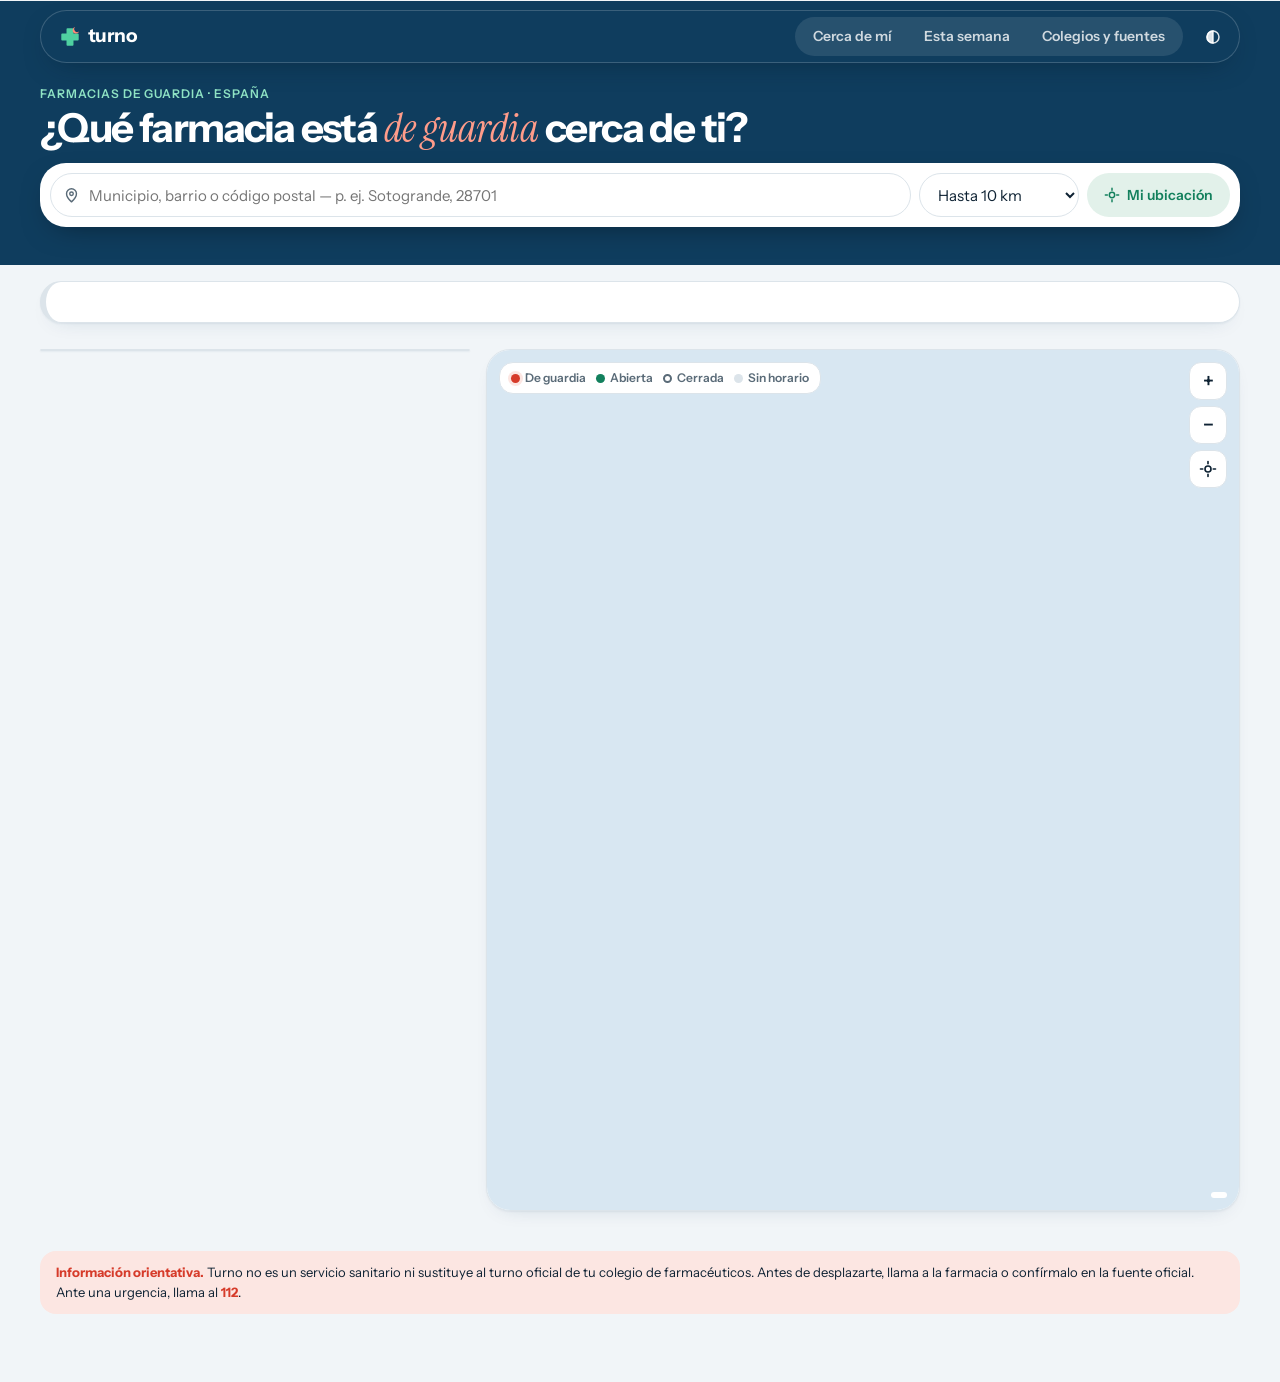
==== site/index.html @ 8bf42db5 "Turno: web, actualización diaria y textos legales Co-Authored-By: Claude Opus 5.5 <noreply@anthropic" ====
<!DOCTYPE html>
<html lang="es">
<head>
<meta charset="utf-8">
<meta name="viewport" content="width=device-width,initial-scale=1">
<title>Turno · Farmacias de guardia en España</title>
<meta name="description" content="Encuentra la farmacia de guardia más cercana con datos oficiales de los colegios de farmacéuticos.">
<meta name="robots" content="noindex, nofollow">
<meta name="theme-color" content="#0F3D5E">
<link rel="icon" href="icons/icon.svg" type="image/svg+xml">
<style>
@font-face{font-family:"Instrument Sans";font-style:normal;font-weight:400;font-display:swap;src:url(fonts/instrument-sans-latin-400-normal.woff2) format("woff2")}
@font-face{font-family:"Instrument Sans";font-style:normal;font-weight:500;font-display:swap;src:url(fonts/instrument-sans-latin-500-normal.woff2) format("woff2")}
@font-face{font-family:"Instrument Sans";font-style:normal;font-weight:600;font-display:swap;src:url(fonts/instrument-sans-latin-600-normal.woff2) format("woff2")}
@font-face{font-family:"Instrument Sans";font-style:normal;font-weight:700;font-display:swap;src:url(fonts/instrument-sans-latin-700-normal.woff2) format("woff2")}
@font-face{font-family:"Instrument Serif";font-style:italic;font-weight:400;font-display:swap;src:url(fonts/instrument-serif-latin-400-italic.woff2) format("woff2")}

:root{--surface:#EDF2F3;--ink:#0B1A1F;--muted:#55666C;--accent:#0A6B5D;--on-accent:#fff;--tint:#DCEBE7;--hair:#D3DEDE;--guard:#D4432A;--guard-t:#FBE3DC;--warn:#8A5A07;--w1:#9EDFCD;--w2:#BED3F4;--w3:#F5C5B1;--glass:rgba(255,255,255,.52);--glass2:rgba(255,255,255,.7);--solid:#F9FBFB;--edge:rgba(255,255,255,.78);--line:rgba(10,107,93,.12);--shadow:0 18px 50px -26px rgba(10,34,40,.42);--sea:#D6E6EE;--land:#F7FAF9;--border:#B9CBCB;--scrim:rgba(6,18,22,.4);--esc-a:#0A6B76;--esc-b:#0C1416}
@media (prefers-color-scheme:dark){:root:not([data-theme=light]){--surface:#061114;--ink:#E6F0F0;--muted:#8EA2A5;--accent:#5CD2BA;--on-accent:#04201B;--tint:#0E2925;--hair:#1E3335;--guard:#FF7656;--guard-t:#3A1A12;--warn:#F2C35B;--w1:#0D473C;--w2:#132E57;--w3:#57291C;--glass:rgba(16,30,32,.52);--glass2:rgba(22,38,40,.7);--solid:#0E1B1D;--edge:rgba(255,255,255,.08);--line:rgba(92,210,186,.11);--shadow:0 18px 50px -24px rgba(0,0,0,.85);--sea:#0A1A22;--land:#13262A;--border:#2A4245;--scrim:rgba(0,0,0,.55);--esc-a:#5ED3C8;--esc-b:#EDF3F4}}
:root[data-theme=dark]{--surface:#061114;--ink:#E6F0F0;--muted:#8EA2A5;--accent:#5CD2BA;--on-accent:#04201B;--tint:#0E2925;--hair:#1E3335;--guard:#FF7656;--guard-t:#3A1A12;--warn:#F2C35B;--w1:#0D473C;--w2:#132E57;--w3:#57291C;--glass:rgba(16,30,32,.52);--glass2:rgba(22,38,40,.7);--solid:#0E1B1D;--edge:rgba(255,255,255,.08);--line:rgba(92,210,186,.11);--shadow:0 18px 50px -24px rgba(0,0,0,.85);--sea:#0A1A22;--land:#13262A;--border:#2A4245;--scrim:rgba(0,0,0,.55);--esc-a:#5ED3C8;--esc-b:#EDF3F4}
*{box-sizing:border-box}
[hidden]{display:none!important}
body{margin:0;background:var(--surface);color:var(--ink);font:16px/1.5 "Instrument Sans",-apple-system,BlinkMacSystemFont,"Helvetica Neue",Arial,sans-serif;-webkit-font-smoothing:antialiased;min-height:100vh;overflow-x:hidden}
button{font:inherit;color:inherit}
a{color:var(--accent)}
.num{font-variant-numeric:tabular-nums}
.water{position:fixed;inset:0;z-index:-1;overflow:hidden;pointer-events:none}
.water i{position:absolute;border-radius:50%;filter:blur(90px);opacity:.55}
.water i:nth-child(1){width:560px;height:560px;left:-160px;top:-180px;background:var(--w1);animation:drift 30s ease-in-out infinite alternate}
.water i:nth-child(2){width:520px;height:520px;right:-180px;top:160px;background:var(--w2);animation:drift 38s ease-in-out infinite alternate-reverse}
.water i:nth-child(3){width:460px;height:460px;left:34%;bottom:-260px;background:var(--w3);animation:drift 26s ease-in-out infinite alternate}
.water svg{position:absolute;inset:0;width:100%;height:100%}
.water svg path{fill:none;stroke:var(--line);stroke-width:1}
@keyframes drift{to{transform:translate(60px,40px) scale(1.08)}}
@media (prefers-reduced-motion:reduce){.water i{animation:none}*{transition:none!important;animation:none!important}}
.wrap{max-width:1240px;margin:0 auto;padding:0 20px}
.glass{background:var(--glass);-webkit-backdrop-filter:blur(30px) saturate(175%);backdrop-filter:blur(30px) saturate(175%);border:1px solid var(--edge);box-shadow:inset 0 1px 0 var(--edge),var(--shadow)}

nav{position:sticky;top:10px;z-index:40;margin:10px auto 0;max-width:1240px;padding:0 20px}
nav .bar{display:flex;align-items:center;gap:12px;border-radius:999px;padding:6px 8px 6px 18px}
.brand{display:flex;align-items:center;gap:7px;font-weight:700;letter-spacing:-.03em;font-size:19px;color:var(--ink);text-decoration:none;white-space:nowrap}
.brand svg{width:22px;height:22px;flex:none}
.esc .a{stroke:var(--esc-a)}.esc .b{stroke:var(--esc-b);stroke-opacity:.55}
.esc span{font-size:15px;color:var(--muted);font-weight:600}
.mark .cr{fill:var(--accent)}.mark .mo{fill:var(--guard)}
.sep{width:1px;height:22px;background:var(--hair)}
.seg{display:flex;gap:2px;margin-left:auto;background:var(--tint);border-radius:999px;padding:3px}
.seg a{padding:6px 15px;border-radius:999px;font-size:14px;font-weight:600;color:var(--muted);text-decoration:none;transition:all .25s cubic-bezier(.3,1.3,.5,1)}
.seg a.on{background:var(--glass2);color:var(--ink);box-shadow:0 2px 8px -4px rgba(0,0,0,.3)}
.seg.mob{display:none}
.icon-btn{border:0;background:transparent;color:var(--muted);width:36px;height:36px;border-radius:50%;cursor:pointer;display:grid;place-items:center;flex:none}
.icon-btn:hover{background:var(--tint);color:var(--ink)}
.icon-btn svg{width:18px;height:18px}

.head{display:flex;flex-wrap:wrap;align-items:flex-end;justify-content:space-between;gap:10px 24px;margin:22px 0 14px}
.eyebrow{font-size:12px;font-weight:600;letter-spacing:.08em;text-transform:uppercase;color:var(--accent);margin:0 0 4px}
h1{font-size:clamp(26px,3.4vw,40px);line-height:1.05;letter-spacing:-.04em;font-weight:700;margin:0}
h1 em{font-family:"Instrument Serif",Georgia,serif;font-weight:400;font-style:italic;letter-spacing:-.01em;color:var(--guard)}
.kpis{display:flex;gap:6px}
.kpi{border-radius:16px;padding:7px 14px;text-align:center}
.kpi b{display:block;font-size:20px;letter-spacing:-.02em;line-height:1.1;color:var(--accent)}
.kpi.g b{color:var(--guard)}
.kpi span{font-size:11px;font-weight:600;letter-spacing:.06em;text-transform:uppercase;color:var(--muted)}

.tool{border-radius:26px;padding:10px;display:grid;grid-template-columns:minmax(0,1fr) 160px auto;gap:8px;align-items:center;position:relative;z-index:20}
.field{position:relative;display:flex;align-items:center;min-width:0}
.field>svg{position:absolute;left:13px;width:17px;height:17px;color:var(--muted);pointer-events:none}
.field input,.field select{padding-left:38px!important}
select,input[type=search]{font:inherit;font-size:15px;color:var(--ink);background:var(--glass2);border:1px solid var(--hair);border-radius:999px;padding:9px 14px;width:100%;min-width:0;outline:none;height:44px}
select:focus,input:focus,.row:focus-visible,.btn:focus-visible,.qchip:focus-visible{outline:2px solid var(--accent);outline-offset:1px}
.btn{font:inherit;font-size:14px;font-weight:600;border-radius:999px;padding:0 16px;height:44px;border:1px solid transparent;cursor:pointer;text-decoration:none;display:inline-flex;align-items:center;justify-content:center;gap:7px;white-space:nowrap;transition:transform .25s cubic-bezier(.3,1.3,.5,1),background .2s}
.btn:active{transform:scale(.97)}
.btn.primary{background:var(--accent);color:var(--on-accent)}
.btn.guard{background:var(--guard);color:#fff}
.btn.soft{background:var(--tint);color:var(--accent)}
.btn.ghost{background:transparent;border-color:var(--hair);color:var(--ink)}
.btn svg{width:16px;height:16px;flex:none}
.sug{position:absolute;left:0;right:0;top:calc(100% + 6px);background:var(--solid);border:1px solid var(--hair);border-radius:18px;box-shadow:var(--shadow);padding:6px;max-height:330px;overflow:auto;z-index:30}
.sug button{display:flex;justify-content:space-between;gap:12px;width:100%;border:0;background:none;text-align:left;padding:9px 12px;border-radius:12px;cursor:pointer;font-size:15px}
.sug button span{color:var(--muted);font-size:13px;white-space:nowrap}
.sug button:hover,.sug button.hl{background:var(--tint)}
.sug .none{padding:10px 12px;color:var(--muted);font-size:14px}
.gmsg{grid-column:1/-1;font-size:13px;color:var(--muted);padding:2px 8px 0}

.quick{display:flex;gap:6px;overflow-x:auto;scrollbar-width:none;margin:12px 0 0;padding:2px}
.quick::-webkit-scrollbar{display:none}
.qchip{flex:none;font-size:13px;font-weight:600;border-radius:999px;padding:7px 13px;border:1px solid var(--hair);background:var(--glass2);color:var(--ink);cursor:pointer;display:inline-flex;align-items:center;gap:6px;transition:all .2s}
.qchip .n{color:var(--muted);font-weight:500}
.qchip[aria-pressed=true]{background:var(--accent);border-color:var(--accent);color:var(--on-accent)}
.qchip[aria-pressed=true] .n{color:var(--on-accent);opacity:.8}
.qchip .dot{width:8px;height:8px;border-radius:50%;background:var(--guard)}

/* tarjeta principal */
.best{margin:16px 0 0;border-radius:30px;padding:20px 22px;display:grid;grid-template-columns:auto minmax(0,1fr) auto;gap:18px;align-items:center}
.best .ic{width:64px;height:64px;border-radius:20px;background:var(--guard-t);display:grid;place-items:center;color:var(--guard)}
.best .ic.ok{background:var(--tint);color:var(--accent)}
.best .ic.mut{background:var(--tint);color:var(--muted)}
.best .ic svg{width:34px;height:34px}
.best .k{font-size:12px;font-weight:700;letter-spacing:.08em;text-transform:uppercase;color:var(--guard);margin:0 0 2px;display:flex;align-items:center;gap:7px}
.best .k.ok{color:var(--accent)}.best .k.mut{color:var(--muted)}
.pulse{width:8px;height:8px;border-radius:50%;background:currentColor;box-shadow:0 0 0 0 currentColor;animation:pulse 1.8s infinite}
@keyframes pulse{70%{box-shadow:0 0 0 8px transparent}100%{box-shadow:0 0 0 0 transparent}}
.best h2{font-size:clamp(20px,2.4vw,28px);line-height:1.12;letter-spacing:-.03em;margin:0}
.best p{margin:4px 0 0;color:var(--muted);font-size:15px}
.best .acts{display:flex;gap:8px;flex-wrap:wrap;justify-content:flex-end}
.best .big{font-size:34px;font-weight:700;letter-spacing:-.04em;color:var(--ink);line-height:1;text-align:right}
.best .big small{display:block;font-size:12px;font-weight:600;letter-spacing:.06em;text-transform:uppercase;color:var(--muted);margin-top:4px}
.best .side{display:flex;flex-direction:column;align-items:flex-end;gap:12px}

.status{display:flex;flex-wrap:wrap;align-items:center;gap:8px;margin:16px 4px 10px;font-size:13px;color:var(--muted)}
.status .count{color:var(--ink);font-weight:600}
.status .sp{margin-left:auto}
.status select{height:34px;padding:4px 12px;width:auto;font-size:13px}

.explore{display:grid;grid-template-columns:minmax(0,1fr) minmax(0,1.05fr);gap:16px;align-items:start;padding-bottom:40px}
.list{border-radius:26px;overflow:clip}
.row{display:grid;grid-template-columns:14px minmax(0,1fr) 78px 112px;gap:12px;align-items:center;width:100%;text-align:left;padding:12px 18px;border:0;border-bottom:1px solid var(--hair);background:transparent;cursor:pointer;transition:background .15s}
.row:last-child{border-bottom:0}
.row:hover{background:var(--tint)}
.row[aria-selected=true]{background:var(--tint);box-shadow:inset 3px 0 0 var(--accent)}
.row .t{min-width:0}
.row .t b{display:block;font-size:15px;font-weight:600;letter-spacing:-.01em;white-space:nowrap;overflow:hidden;text-overflow:ellipsis}
.row .t span{display:block;font-size:13px;color:var(--muted);white-space:nowrap;overflow:hidden;text-overflow:ellipsis}
.row .km{font-size:14px;font-weight:600;text-align:right}
.row .st{font-size:12px;font-weight:600;text-align:right;line-height:1.25}
.row .st small{display:block;font-weight:500;color:var(--muted)}
.dot{width:12px;height:12px;border-radius:50%;background:var(--hair);flex:none}
.s-guardia{color:var(--guard)}.dot.s-guardia{background:var(--guard);box-shadow:0 0 0 3px var(--guard-t)}
.s-luego{color:var(--warn)}.dot.s-luego{background:var(--warn)}
.s-abierta{color:var(--accent)}.dot.s-abierta{background:var(--accent)}
.s-cerrada{color:var(--muted)}.dot.s-cerrada{background:transparent;border:2px solid var(--muted)}
.s-nd{color:var(--muted)}.dot.s-nd{background:var(--hair)}
.empty{padding:44px 24px;text-align:center;color:var(--muted)}
.empty b{display:block;color:var(--ink);font-size:17px;margin-bottom:4px}
.lfoot{padding:12px 18px;font-size:13px;color:var(--muted);border-top:1px solid var(--hair);display:flex;justify-content:space-between;align-items:center;gap:10px}

.mapbox{position:sticky;top:74px;border-radius:30px;overflow:hidden}
.map{position:relative;height:min(68vh,600px);background:var(--sea);touch-action:none;cursor:grab;user-select:none}
.map.drag{cursor:grabbing}
.map svg{position:absolute;inset:0;width:100%;height:100%;display:block}
.map .land{fill:var(--land);stroke:var(--border);stroke-width:.8;vector-effect:non-scaling-stroke}
.map .land.cov{fill:color-mix(in srgb,var(--guard) 14%,var(--land))}
.map .ring{fill:none;stroke:var(--accent);stroke-opacity:.35;stroke-dasharray:3 5}
.map .rl{font-size:10px;font-weight:600;fill:var(--accent);opacity:.8}
.map .pl{font-size:11px;font-weight:600;fill:var(--muted);paint-order:stroke;stroke:var(--land);stroke-width:3px;stroke-linejoin:round}
.map .pl.big{font-size:13px;fill:var(--ink)}
.map .pv{font-size:12px;font-weight:700;letter-spacing:.06em;text-transform:uppercase;fill:var(--muted);opacity:.55}
.map .ph{cursor:pointer}
.map .ph circle{stroke:var(--land);stroke-width:1.5}
.map .ph.s-guardia circle{fill:var(--guard)}
.map .ph.s-luego circle{fill:var(--warn)}
.map .ph.s-abierta circle{fill:var(--accent)}
.map .ph.s-cerrada circle{fill:var(--muted);opacity:.6}
.map .ph.s-nd circle{fill:var(--muted);opacity:.45}
.map .ph.sel circle{stroke:var(--ink);stroke-width:2.5}
.map .me circle.h{fill:#2F7BEA;opacity:.18}
.map .me circle.c{fill:#2F7BEA;stroke:#fff;stroke-width:3}
.map .cross{fill:#fff}
.mctl{position:absolute;right:12px;top:12px;display:flex;flex-direction:column;gap:6px;z-index:3}
.mctl button{width:38px;height:38px;border-radius:12px;border:1px solid var(--hair);background:var(--glass2);-webkit-backdrop-filter:blur(20px);backdrop-filter:blur(20px);cursor:pointer;font-size:20px;font-weight:600;display:grid;place-items:center;color:var(--ink)}
.mctl button svg{width:18px;height:18px}
.mleg{position:absolute;left:12px;bottom:12px;z-index:3;display:flex;flex-wrap:wrap;gap:10px;font-size:12px;font-weight:600;background:var(--glass2);-webkit-backdrop-filter:blur(20px);backdrop-filter:blur(20px);border:1px solid var(--edge);border-radius:14px;padding:6px 11px;color:var(--muted)}
.mleg span{display:inline-flex;align-items:center;gap:5px}
.mleg .dot{width:9px;height:9px}
.mscale{position:absolute;right:12px;bottom:12px;z-index:3;font-size:11px;font-weight:600;color:var(--muted);background:var(--glass2);border-radius:10px;padding:3px 8px}
.mhint{position:absolute;left:50%;top:14px;transform:translateX(-50%);z-index:3;font-size:13px;font-weight:600;background:var(--glass2);-webkit-backdrop-filter:blur(20px);backdrop-filter:blur(20px);border:1px solid var(--edge);border-radius:999px;padding:6px 14px;white-space:nowrap}
.card{border-top:1px solid var(--hair);padding:16px 18px 18px;display:flex;flex-direction:column;gap:10px;background:var(--glass)}
.card h3{font-size:19px;letter-spacing:-.02em;margin:0;line-height:1.2}
.card .sub{font-size:14px;color:var(--muted);margin:-6px 0 0}
.facts{display:grid;grid-template-columns:1fr 1fr;gap:6px}
.fact{background:var(--tint);border-radius:14px;padding:8px 11px;min-width:0}
.fact span{display:block;font-size:11px;font-weight:600;letter-spacing:.06em;text-transform:uppercase;color:var(--muted)}
.fact b{display:block;font-size:14px;font-weight:600}
.fact.g{background:var(--guard-t)}.fact.g b{color:var(--guard)}
.fact.wide{grid-column:1/-1}
.cacts{display:flex;gap:8px;flex-wrap:wrap}
.cacts .btn{height:40px}
.note{font-size:12px;color:var(--muted);line-height:1.45;margin:0}

/* semana */
.wk{display:grid;grid-template-columns:repeat(7,minmax(0,1fr));gap:10px;padding-bottom:20px}
.day{border-radius:22px;padding:12px;display:flex;flex-direction:column;gap:8px;min-width:0}
.day.today{outline:2px solid var(--guard);outline-offset:-2px}
.day h3{margin:0;font-size:13px;font-weight:700;letter-spacing:.06em;text-transform:uppercase;color:var(--muted);display:flex;justify-content:space-between}
.day h3 b{font-size:22px;letter-spacing:-.03em;color:var(--ink);text-transform:none}
.day.today h3 b{color:var(--guard)}
.gi{border:0;background:var(--glass2);border-radius:14px;padding:8px 10px;text-align:left;cursor:pointer;display:flex;flex-direction:column;gap:1px;min-width:0}
.gi:hover{background:var(--tint)}
.gi b{font-size:13px;line-height:1.25;overflow:hidden;text-overflow:ellipsis;display:-webkit-box;-webkit-line-clamp:2;-webkit-box-orient:vertical}
.gi span{font-size:12px;color:var(--muted);white-space:nowrap;overflow:hidden;text-overflow:ellipsis}
.gi i{font-style:normal;font-size:11px;font-weight:700;color:var(--guard)}
.day .nod{font-size:12px;color:var(--muted)}
.info{background:var(--tint);border-radius:22px;padding:14px 18px;font-size:14px;margin:0 0 16px}
.info b{display:block;font-size:12px;letter-spacing:.08em;text-transform:uppercase;color:var(--accent);margin-bottom:2px}
.info.warn{background:var(--guard-t)}.info.warn b{color:var(--guard)}

/* colegios */
.cofs{display:grid;grid-template-columns:repeat(auto-fill,minmax(260px,1fr));gap:10px;margin-bottom:40px}
.cof{border-radius:20px;padding:14px 16px;display:flex;flex-direction:column;gap:6px}
.cof h3{margin:0;font-size:16px;display:flex;justify-content:space-between;align-items:center;gap:8px}
.tag{font-size:11px;font-weight:700;letter-spacing:.04em;text-transform:uppercase;border-radius:999px;padding:3px 9px;white-space:nowrap}
.tag.on{background:var(--guard-t);color:var(--guard)}
.tag.off{background:var(--tint);color:var(--muted)}
.cof p{margin:0;font-size:13px;color:var(--muted)}
.cof a{font-size:13px;font-weight:600;text-decoration:none;word-break:break-all}
.cof a:hover{text-decoration:underline}
.method{border-radius:26px;padding:20px 22px;margin:0 0 16px;display:grid;grid-template-columns:repeat(3,minmax(0,1fr));gap:18px}
.method h3{margin:0 0 4px;font-size:15px}
.method p{margin:0;font-size:14px;color:var(--muted)}
h2.title{font-size:clamp(24px,3vw,34px);line-height:1.08;letter-spacing:-.035em;margin:22px 0 14px}
footer{padding:10px 0 40px;font-size:12px;color:var(--muted)}
footer a{color:var(--muted)}

@media (max-width:1080px){.wk{grid-template-columns:repeat(4,minmax(0,1fr))}.method{grid-template-columns:1fr}}
@media (max-width:900px){
  .explore{grid-template-columns:1fr}
  .mapbox{position:relative;top:0;order:-1}
  .map{height:52vh}
  .best{grid-template-columns:auto minmax(0,1fr)}
  .best .side{grid-column:1/-1;flex-direction:row;align-items:center;justify-content:space-between}
  .best .big{text-align:left}
  .tool{grid-template-columns:minmax(0,1fr) auto}
  .tool .rad{display:none}
}
@media (max-width:700px){
  .esc span,.sep{display:none}
  nav .seg{display:none}
  nav .bar{justify-content:space-between}
  .seg.mob{display:flex;position:fixed;left:50%;bottom:14px;transform:translateX(-50%);z-index:50;margin:0;background:var(--glass);-webkit-backdrop-filter:blur(30px) saturate(175%);backdrop-filter:blur(30px) saturate(175%);border:1px solid var(--edge);box-shadow:var(--shadow);padding:4px}
  .seg.mob a{padding:9px 16px}
  .kpis{display:none}
  .row{grid-template-columns:12px minmax(0,1fr) auto;gap:10px;padding:11px 14px}
  .row .km{display:none}
  .wk{grid-template-columns:1fr 1fr}
  .best{padding:16px;gap:12px}.best .ic{width:48px;height:48px;border-radius:16px}.best .ic svg{width:26px;height:26px}
  .best .acts .btn{height:40px;padding:0 13px}
  .explore,.cofs{padding-bottom:90px}
  footer{padding-bottom:100px}
}

/* ===== v2: colores sólidos, sin cristal ===== */
:root{--surface:#F1F5F8;--ink:#0E2233;--muted:#5A6B78;--accent:#13805D;--on-accent:#fff;--brand:#0F3D5E;--tint:#E2F1EA;--blue-t:#E3EDF7;--hair:#DCE4EA;--guard:#D63B2A;--guard-t:#FCE6E2;--loc:#B86E00;--loc-t:#FDF0D8;--warn:#B86E00;--solid:#fff;--glass:#fff;--glass2:#fff;--edge:#DCE4EA;--shadow:0 1px 2px rgba(15,61,94,.06),0 8px 22px -14px rgba(15,61,94,.22);--sea:#D8E7F2;--land:#fff;--border:#B8CAD8}
@media (prefers-color-scheme:dark){:root:not([data-theme=light]){--surface:#09131B;--ink:#E7EEF3;--muted:#93A4B1;--accent:#4CC79A;--on-accent:#06261B;--brand:#0B2A41;--tint:#11291F;--blue-t:#132636;--hair:#1F303D;--guard:#FF6A55;--guard-t:#3A1714;--loc:#F0B44C;--loc-t:#33270F;--warn:#F0B44C;--solid:#111E28;--glass:#111E28;--glass2:#17262F;--edge:#1F303D;--shadow:0 8px 22px -14px rgba(0,0,0,.8);--sea:#0B1C29;--land:#16252F;--border:#2C3F4D}}
:root[data-theme=dark]{--surface:#09131B;--ink:#E7EEF3;--muted:#93A4B1;--accent:#4CC79A;--on-accent:#06261B;--brand:#0B2A41;--tint:#11291F;--blue-t:#132636;--hair:#1F303D;--guard:#FF6A55;--guard-t:#3A1714;--loc:#F0B44C;--loc-t:#33270F;--warn:#F0B44C;--solid:#111E28;--glass:#111E28;--glass2:#17262F;--edge:#1F303D;--shadow:0 8px 22px -14px rgba(0,0,0,.8);--sea:#0B1C29;--land:#16252F;--border:#2C3F4D}
.water{display:none}
.glass{background:var(--solid);-webkit-backdrop-filter:none;backdrop-filter:none;border:1px solid var(--hair);box-shadow:var(--shadow)}
select,input[type=search]{background:var(--solid)}
.qchip{background:var(--solid)}
/* banda superior */
.band{background:var(--brand);color:#fff;padding:0 0 22px}
.band nav{position:relative;top:0;margin:0 auto;padding:10px 20px 0}
.band nav .bar{background:transparent;border:0;box-shadow:none;padding:6px 0}
.band .brand{color:#fff}.band .esc span{color:rgba(255,255,255,.7)}.band .esc .a{stroke:#7FE0C9}.band .esc .b{stroke:#fff}
.band .mark .cr{fill:#4FD1A1}.band .mark .mo{fill:#FF8A76}
.band .sep{background:rgba(255,255,255,.2)}
.band .seg{background:rgba(255,255,255,.1)}.band .seg a{color:rgba(255,255,255,.78)}.band .seg a.on{background:#fff;color:var(--brand);box-shadow:none}
.band .icon-btn{color:rgba(255,255,255,.85)}.band .icon-btn:hover{background:rgba(255,255,255,.12);color:#fff}
.band .eyebrow{color:#8FE3C4}.band h1{color:#fff}.band h1 em{color:#FF9C8A}
.band .kpi{background:rgba(255,255,255,.08);border:1px solid rgba(255,255,255,.16);box-shadow:none}.band .kpi b{color:#fff}.band .kpi.g b{color:#FF9C8A}.band .kpi span{color:rgba(255,255,255,.72)}
.band .tool{border:0;box-shadow:0 10px 30px -14px rgba(0,0,0,.5)}
.band .qchip{background:rgba(255,255,255,.1);border-color:rgba(255,255,255,.22);color:#fff}.band .qchip[aria-pressed=true]{background:#fff;border-color:#fff;color:var(--brand)}
.band .qchip .dot{background:#FF8A76}
.best{border-left:6px solid var(--hair)}
.best.on{border-left-color:var(--guard)}.best.ok{border-left-color:var(--accent)}
/* lista */
.grp{padding:9px 18px;font-size:12px;font-weight:700;letter-spacing:.07em;text-transform:uppercase;color:var(--muted);background:var(--surface);border-bottom:1px solid var(--hair)}
.grp.g{color:var(--guard);background:var(--guard-t)}
.row.g{box-shadow:inset 4px 0 0 var(--guard)}
.row.g .t b{color:var(--ink)}
.explore{grid-template-columns:minmax(0,430px) minmax(0,1fr)}
.list{max-height:calc(100vh - 40px);overflow:auto;scrollbar-width:thin}
.mapbox{top:16px;border-radius:24px}
.map{height:calc(100vh - 40px);min-height:520px;max-height:860px}
.mleg{top:12px;bottom:auto;background:var(--solid);backdrop-filter:none;-webkit-backdrop-filter:none;border-color:var(--hair)}
.mhint{top:auto;bottom:14px;background:var(--solid);backdrop-filter:none;-webkit-backdrop-filter:none;border-color:var(--hair)}
.mctl button{background:var(--solid);backdrop-filter:none;-webkit-backdrop-filter:none}
.mscale{background:var(--solid)}
.map .gl{font-size:12px;font-weight:700;fill:var(--guard);paint-order:stroke;stroke:var(--land);stroke-width:3.5px;stroke-linejoin:round;pointer-events:none}
.card{position:absolute;left:12px;bottom:12px;width:min(390px,calc(100% - 24px));max-height:calc(100% - 80px);overflow:auto;z-index:4;border:1px solid var(--hair);border-radius:20px;background:var(--solid);box-shadow:0 18px 40px -18px rgba(0,0,0,.45)}
.card .x{position:absolute;right:10px;top:10px;width:32px;height:32px;border-radius:50%;border:0;background:var(--surface);cursor:pointer;font-size:18px;line-height:1}
.card h3{padding-right:36px}
/* semana v2 */
.days{display:flex;gap:8px;overflow-x:auto;padding:2px 2px 12px;scrollbar-width:none}
.dchip{flex:none;border:1px solid var(--hair);background:var(--solid);border-radius:16px;padding:8px 14px;cursor:pointer;text-align:left;min-width:92px}
.dchip span{display:block;font-size:11px;font-weight:700;letter-spacing:.07em;text-transform:uppercase;color:var(--muted)}
.dchip b{display:block;font-size:18px;letter-spacing:-.02em}
.dchip i{font-style:normal;font-size:12px;font-weight:600;color:var(--guard)}
.dchip[aria-pressed=true]{background:var(--brand);border-color:var(--brand);color:#fff}.dchip[aria-pressed=true] span{color:rgba(255,255,255,.75)}.dchip[aria-pressed=true] i{color:#FF9C8A}
.wlist{border-radius:22px;overflow:hidden;margin-bottom:22px}
.wrow{display:grid;grid-template-columns:minmax(0,1fr) 150px 80px auto;gap:14px;align-items:center;padding:13px 18px;border-bottom:1px solid var(--hair)}
.wrow:last-child{border-bottom:0}
.wrow .t b{display:block;font-size:16px;letter-spacing:-.01em}
.wrow .t span{display:block;font-size:13px;color:var(--muted)}
.pill{display:inline-flex;flex-direction:column;border-radius:12px;padding:5px 10px;font-size:13px;font-weight:700;line-height:1.2;background:var(--guard-t);color:var(--guard);white-space:nowrap}
.pill small{font-weight:600;font-size:11px;opacity:.85}
.pill.loc{background:var(--loc-t);color:var(--loc)}
.wrow .km{font-weight:600;text-align:right}
.wrow .acts{display:flex;gap:6px}.wrow .btn{height:36px;padding:0 12px;font-size:13px}
h3.sub2{font-size:18px;letter-spacing:-.02em;margin:6px 0 4px}
.sub2+p{margin:0 0 12px;color:var(--muted);font-size:14px}
.mx{border-radius:22px;overflow:auto;margin-bottom:40px}
.mx table{border-collapse:collapse;width:100%;min-width:760px}
.mx th,.mx td{border-bottom:1px solid var(--hair);padding:8px 6px;text-align:center;font-size:12px}
.mx th{font-size:11px;font-weight:700;letter-spacing:.06em;text-transform:uppercase;color:var(--muted);background:var(--surface)}
.mx th.today{color:var(--guard)}
.mx td.n{text-align:left;padding-left:16px;min-width:230px}
.mx td.n b{display:block;font-size:14px;cursor:pointer}.mx td.n span{color:var(--muted)}
.mx .c{display:block;border-radius:8px;padding:6px 2px;font-weight:700}
.mx .c.g{background:var(--guard);color:#fff}.mx .c.l{background:var(--loc-t);color:var(--loc)}.mx .c.no{color:var(--hair)}
.mleg2{display:flex;gap:16px;flex-wrap:wrap;font-size:13px;color:var(--muted);margin:0 0 10px}
.mleg2 i{display:inline-block;width:14px;height:14px;border-radius:4px;vertical-align:-2px;margin-right:6px}
@media (max-width:900px){.explore{grid-template-columns:1fr}.list{max-height:none}.map{height:62vh;min-height:380px}.card{position:relative;left:0;bottom:0;width:auto;max-height:none;border-radius:0;border:0;border-top:1px solid var(--hair);box-shadow:none}.wrow{grid-template-columns:minmax(0,1fr) auto;}.wrow .km{display:none}.wrow .acts{grid-column:1/-1}}
@media (max-width:700px){.seg.mob{background:var(--solid);backdrop-filter:none;-webkit-backdrop-filter:none;border-color:var(--hair)}.band{padding-bottom:16px}}
.band .seg.mob{background:var(--solid)}.band .seg.mob a{color:var(--muted)}.band .seg.mob a.on{background:var(--brand);color:#fff}
.mctl button{position:relative}.mctl button svg{position:static;width:18px;height:18px}
.row .t b{white-space:normal;line-height:1.25}.row .t span{white-space:normal;display:-webkit-box;-webkit-line-clamp:1;-webkit-box-orient:vertical}.row{grid-template-columns:14px minmax(0,1fr) 62px 104px;gap:10px}
.topnav{position:sticky;top:10px;z-index:40;max-width:1240px;margin:10px auto 0;padding:0 20px}
.topnav .bar{background:var(--brand);border:1px solid rgba(255,255,255,.18);border-radius:999px;padding:6px 8px 6px 18px;box-shadow:0 10px 28px -14px rgba(5,25,40,.55)}
.topnav .brand{color:#fff}.topnav .mark .cr{fill:#4FD1A1}.topnav .mark .mo{fill:#FF8A76}
.topnav .seg{background:rgba(255,255,255,.1)}.topnav .seg a{color:rgba(255,255,255,.78)}.topnav .seg a.on{background:#fff;color:var(--brand);box-shadow:none}
.topnav .icon-btn{color:rgba(255,255,255,.85)}.topnav .icon-btn:hover{background:rgba(255,255,255,.12);color:#fff}
.band{margin-top:-62px;padding-top:62px}
.map{touch-action:pan-y}
footer .by{display:flex;align-items:center;gap:8px;margin-top:14px;padding-top:14px;border-top:1px solid var(--hair);font-size:13px;color:var(--muted)}
footer .by svg{width:20px;height:20px}footer .by b{color:var(--ink);font-weight:600}
footer .esc .a{stroke:var(--esc-a)}footer .esc .b{stroke:var(--esc-b);stroke-opacity:.55}
@media (max-width:700px){.topnav .seg{display:none}.topnav .bar{justify-content:space-between}}
footer .by span{display:inline!important}
.health{max-width:1240px;margin:0 auto 18px;padding:0 20px}
.health p{margin:0;border-radius:16px;background:var(--guard-t);color:var(--ink);padding:12px 16px;font-size:13px}
.health b{color:var(--guard)}
footer nav.legal{display:flex;flex-wrap:wrap;gap:6px 16px;margin-top:10px;position:static;padding:0;max-width:none}
footer nav.legal a{color:var(--muted);font-weight:600}
</style>
</head>
<body>
<div class="water"><i></i><i></i><i></i><svg id="bgTopo" viewBox="0 0 1600 1000" preserveAspectRatio="xMidYMid slice" aria-hidden="true"></svg></div>
<nav class="topnav"><div class="bar">
  
  <a class="brand mark" href="#cerca"><svg viewBox="0 0 24 24" aria-hidden="true"><path class="cr" d="M9.2 2.5h5.6a1 1 0 0 1 1 1v4.7h4.7a1 1 0 0 1 1 1v5.6a1 1 0 0 1-1 1h-4.7v4.7a1 1 0 0 1-1 1H9.2a1 1 0 0 1-1-1v-4.7H3.5a1 1 0 0 1-1-1V9.2a1 1 0 0 1 1-1h4.7V3.5a1 1 0 0 1 1-1z"/><path class="mo" d="M17.6 1.2a3.6 3.6 0 1 0 4.4 4.4 3 3 0 1 1-4.4-4.4z"/></svg><span>turno</span></a>
  <div class="seg tabs"><a href="#cerca">Cerca de mí</a><a href="#semana">Esta semana</a><a href="#colegios">Colegios y fuentes</a></div>
  <button class="icon-btn" id="theme" title="Cambiar entre modo claro y oscuro" aria-label="Cambiar tema"><svg viewBox="0 0 24 24" fill="none" stroke="currentColor" stroke-width="2" stroke-linecap="round"><circle cx="12" cy="12" r="8"/><path d="M12 4a8 8 0 0 0 0 16z" fill="currentColor"/></svg></button>
</div></nav>
<header class="band">
<div class="seg mob tabs"><a href="#cerca">Cerca</a><a href="#semana">Semana</a><a href="#colegios">Fuentes</a></div>
<div class="wrap">
  <div class="head">
    <div>
      <p class="eyebrow" id="eyebrow">Farmacias de guardia · España</p>
      <h1 id="h1">¿Qué farmacia está <em>de guardia</em> cerca de ti?</h1>
    </div>
    <div class="kpis num" id="kpis"></div>
  </div>

  <form class="tool glass" id="tool" autocomplete="off">
    <label class="field q"><svg viewBox="0 0 24 24" fill="none" stroke="currentColor" stroke-width="2" stroke-linecap="round" stroke-linejoin="round"><path d="M12 21s-7-6.2-7-11.5A7 7 0 0 1 19 9.5C19 14.8 12 21 12 21z"/><circle cx="12" cy="9.5" r="2.5"/></svg><input type="search" id="q" placeholder="Municipio, barrio o código postal — p. ej. Sotogrande, 28701" aria-label="Tu ubicación"></label>
    <select id="rad" class="rad" aria-label="Radio de búsqueda"><option value="2">Hasta 2 km</option><option value="5">Hasta 5 km</option><option value="10" selected>Hasta 10 km</option><option value="25">Hasta 25 km</option><option value="50">Hasta 50 km</option></select>
    <button class="btn soft" type="button" id="gps"><svg viewBox="0 0 24 24" fill="none" stroke="currentColor" stroke-width="2.2" stroke-linecap="round"><circle cx="12" cy="12" r="4"/><path d="M12 2v3M12 19v3M2 12h3M19 12h3"/></svg><span>Mi ubicación</span></button>
    <div class="sug" id="sug" hidden></div>
    <div class="gmsg" id="gmsg" hidden></div>
  </form>
  <div class="quick" id="quick"></div>
</div></header>
<div class="wrap">

  <!-- CERCA -->
  <section id="v-cerca">
    <div class="best glass" id="best"></div>
    <div class="status" id="status"></div>
    <div class="explore">
      <div class="list glass" id="list"></div>
      <div class="mapbox glass">
        <div class="map" id="map">
          <svg id="msvg" aria-label="Mapa de farmacias"></svg>
          <div class="mctl"><button type="button" id="zin" aria-label="Acercar">+</button><button type="button" id="zout" aria-label="Alejar">−</button><button type="button" id="zme" aria-label="Centrar en mi ubicación"><svg viewBox="0 0 24 24" fill="none" stroke="currentColor" stroke-width="2.2" stroke-linecap="round"><circle cx="12" cy="12" r="4"/><path d="M12 2v3M12 19v3M2 12h3M19 12h3"/></svg></button></div>
          <div class="mhint" id="mhint" hidden></div>
          <div class="mleg"><span><i class="dot s-guardia"></i>De guardia</span><span><i class="dot s-abierta"></i>Abierta</span><span><i class="dot s-cerrada"></i>Cerrada</span><span><i class="dot s-nd"></i>Sin horario</span></div>
          <div class="mscale" id="mscale"></div>
        </div>
        <div class="card" id="card" hidden></div>
      </div>
    </div>
  </section>

  <!-- SEMANA -->
  <section id="v-semana" hidden>
    <h2 class="title" id="wtitle">Guardias de esta semana</h2>
    <div id="wbody"></div>
  </section>

  <!-- COLEGIOS -->
  <section id="v-colegios" hidden>
    <h2 class="title">De dónde salen los datos</h2>
    <div class="method glass">
      <div><h3>Farmacias</h3><p id="mFarm"></p></div>
      <div><h3>Guardias</h3><p id="mGuard"></p></div>
      <div><h3>Lo que falta</h3><p>No existe un servicio nacional de guardias: cada uno de los 52 colegios publica su turno en su web y con su formato. Para cubrir España entera hay que conectar las 52 fuentes y actualizarlas a diario desde un servidor.</p></div>
    </div>
    <div class="cofs" id="cofs"></div>
  </section>

  <div class="health" style="padding:0"><p><b>Información orientativa.</b> Turno no es un servicio sanitario ni sustituye al turno oficial de tu colegio de farmacéuticos. Antes de desplazarte, llama a la farmacia o confírmalo en la fuente oficial. Ante una urgencia, llama al <b>112</b>.</p></div>
  <footer id="foot"></footer>
</div>

<script src="geo.js"></script>
<script src="lugares.js"></script>
<script src="farmacias.js"></script>
<script src="app.js"></script>
</body>
</html>
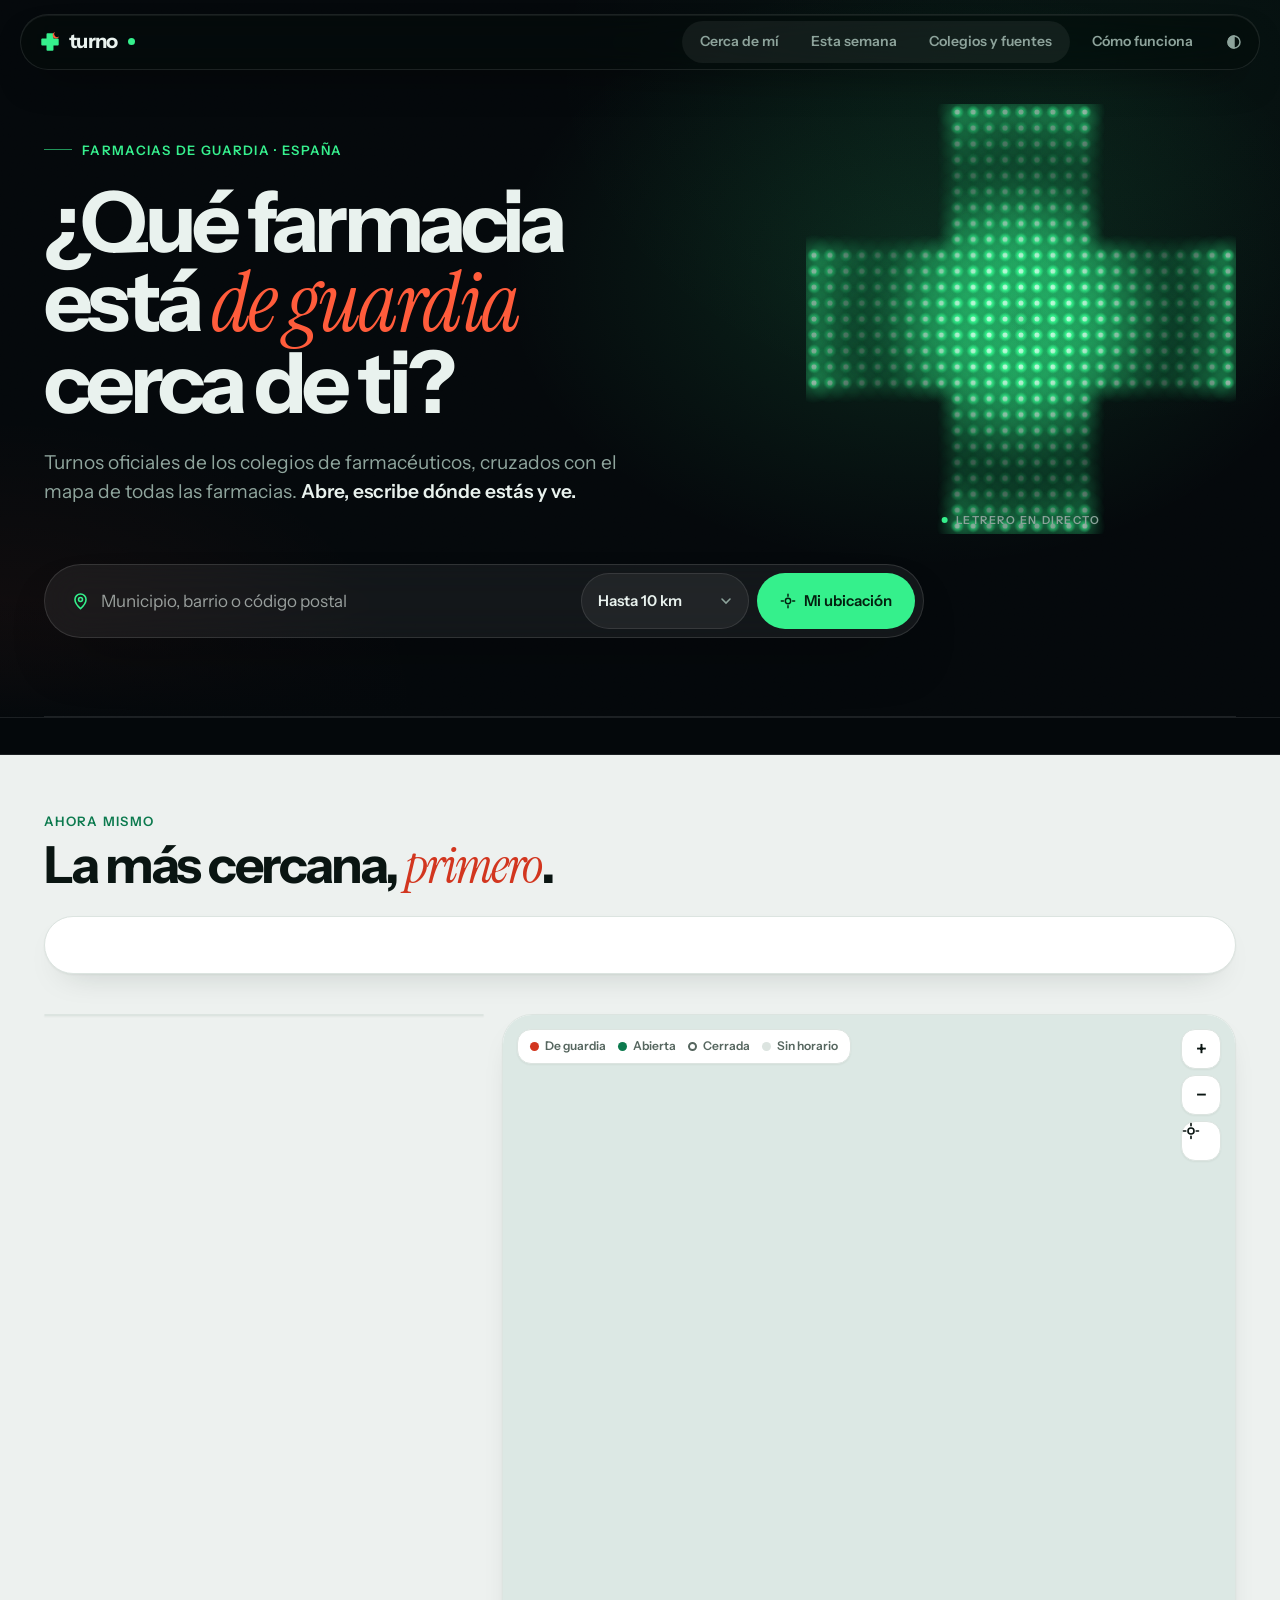
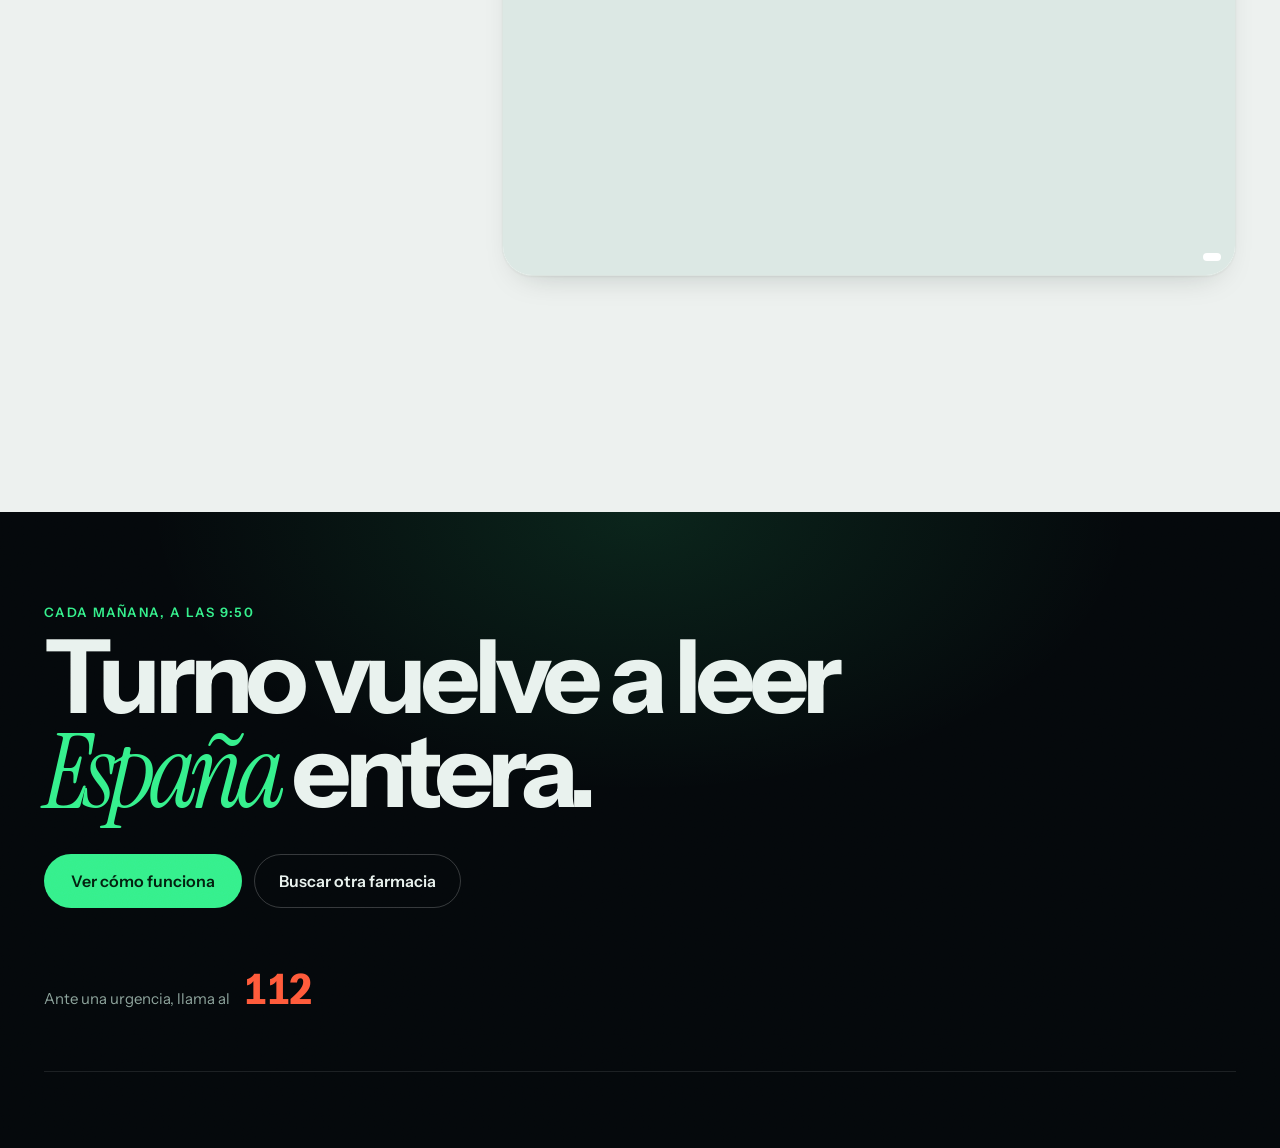
==== commit b759c166: "Rediseño premium de la web: letrero LED, animaciones y página "Cómo funciona" - Nuevo sistema visual" ====
--- a/site/index.html
+++ b/site/index.html
@@ -2,410 +2,135 @@
 <html lang="es">
 <head>
 <meta charset="utf-8">
-<meta name="viewport" content="width=device-width,initial-scale=1">
+<meta name="viewport" content="width=device-width,initial-scale=1,viewport-fit=cover">
 <title>Turno · Farmacias de guardia en España</title>
 <meta name="description" content="Encuentra la farmacia de guardia más cercana con datos oficiales de los colegios de farmacéuticos.">
 <meta name="robots" content="noindex, nofollow">
-<meta name="theme-color" content="#0F3D5E">
+<meta name="theme-color" content="#04080B">
 <link rel="icon" href="icons/icon.svg" type="image/svg+xml">
-<style>
-@font-face{font-family:"Instrument Sans";font-style:normal;font-weight:400;font-display:swap;src:url(fonts/instrument-sans-latin-400-normal.woff2) format("woff2")}
-@font-face{font-family:"Instrument Sans";font-style:normal;font-weight:500;font-display:swap;src:url(fonts/instrument-sans-latin-500-normal.woff2) format("woff2")}
-@font-face{font-family:"Instrument Sans";font-style:normal;font-weight:600;font-display:swap;src:url(fonts/instrument-sans-latin-600-normal.woff2) format("woff2")}
-@font-face{font-family:"Instrument Sans";font-style:normal;font-weight:700;font-display:swap;src:url(fonts/instrument-sans-latin-700-normal.woff2) format("woff2")}
-@font-face{font-family:"Instrument Serif";font-style:italic;font-weight:400;font-display:swap;src:url(fonts/instrument-serif-latin-400-italic.woff2) format("woff2")}
-
-:root{--surface:#EDF2F3;--ink:#0B1A1F;--muted:#55666C;--accent:#0A6B5D;--on-accent:#fff;--tint:#DCEBE7;--hair:#D3DEDE;--guard:#D4432A;--guard-t:#FBE3DC;--warn:#8A5A07;--w1:#9EDFCD;--w2:#BED3F4;--w3:#F5C5B1;--glass:rgba(255,255,255,.52);--glass2:rgba(255,255,255,.7);--solid:#F9FBFB;--edge:rgba(255,255,255,.78);--line:rgba(10,107,93,.12);--shadow:0 18px 50px -26px rgba(10,34,40,.42);--sea:#D6E6EE;--land:#F7FAF9;--border:#B9CBCB;--scrim:rgba(6,18,22,.4);--esc-a:#0A6B76;--esc-b:#0C1416}
-@media (prefers-color-scheme:dark){:root:not([data-theme=light]){--surface:#061114;--ink:#E6F0F0;--muted:#8EA2A5;--accent:#5CD2BA;--on-accent:#04201B;--tint:#0E2925;--hair:#1E3335;--guard:#FF7656;--guard-t:#3A1A12;--warn:#F2C35B;--w1:#0D473C;--w2:#132E57;--w3:#57291C;--glass:rgba(16,30,32,.52);--glass2:rgba(22,38,40,.7);--solid:#0E1B1D;--edge:rgba(255,255,255,.08);--line:rgba(92,210,186,.11);--shadow:0 18px 50px -24px rgba(0,0,0,.85);--sea:#0A1A22;--land:#13262A;--border:#2A4245;--scrim:rgba(0,0,0,.55);--esc-a:#5ED3C8;--esc-b:#EDF3F4}}
-:root[data-theme=dark]{--surface:#061114;--ink:#E6F0F0;--muted:#8EA2A5;--accent:#5CD2BA;--on-accent:#04201B;--tint:#0E2925;--hair:#1E3335;--guard:#FF7656;--guard-t:#3A1A12;--warn:#F2C35B;--w1:#0D473C;--w2:#132E57;--w3:#57291C;--glass:rgba(16,30,32,.52);--glass2:rgba(22,38,40,.7);--solid:#0E1B1D;--edge:rgba(255,255,255,.08);--line:rgba(92,210,186,.11);--shadow:0 18px 50px -24px rgba(0,0,0,.85);--sea:#0A1A22;--land:#13262A;--border:#2A4245;--scrim:rgba(0,0,0,.55);--esc-a:#5ED3C8;--esc-b:#EDF3F4}
-*{box-sizing:border-box}
-[hidden]{display:none!important}
-body{margin:0;background:var(--surface);color:var(--ink);font:16px/1.5 "Instrument Sans",-apple-system,BlinkMacSystemFont,"Helvetica Neue",Arial,sans-serif;-webkit-font-smoothing:antialiased;min-height:100vh;overflow-x:hidden}
-button{font:inherit;color:inherit}
-a{color:var(--accent)}
-.num{font-variant-numeric:tabular-nums}
-.water{position:fixed;inset:0;z-index:-1;overflow:hidden;pointer-events:none}
-.water i{position:absolute;border-radius:50%;filter:blur(90px);opacity:.55}
-.water i:nth-child(1){width:560px;height:560px;left:-160px;top:-180px;background:var(--w1);animation:drift 30s ease-in-out infinite alternate}
-.water i:nth-child(2){width:520px;height:520px;right:-180px;top:160px;background:var(--w2);animation:drift 38s ease-in-out infinite alternate-reverse}
-.water i:nth-child(3){width:460px;height:460px;left:34%;bottom:-260px;background:var(--w3);animation:drift 26s ease-in-out infinite alternate}
-.water svg{position:absolute;inset:0;width:100%;height:100%}
-.water svg path{fill:none;stroke:var(--line);stroke-width:1}
-@keyframes drift{to{transform:translate(60px,40px) scale(1.08)}}
-@media (prefers-reduced-motion:reduce){.water i{animation:none}*{transition:none!important;animation:none!important}}
-.wrap{max-width:1240px;margin:0 auto;padding:0 20px}
-.glass{background:var(--glass);-webkit-backdrop-filter:blur(30px) saturate(175%);backdrop-filter:blur(30px) saturate(175%);border:1px solid var(--edge);box-shadow:inset 0 1px 0 var(--edge),var(--shadow)}
-
-nav{position:sticky;top:10px;z-index:40;margin:10px auto 0;max-width:1240px;padding:0 20px}
-nav .bar{display:flex;align-items:center;gap:12px;border-radius:999px;padding:6px 8px 6px 18px}
-.brand{display:flex;align-items:center;gap:7px;font-weight:700;letter-spacing:-.03em;font-size:19px;color:var(--ink);text-decoration:none;white-space:nowrap}
-.brand svg{width:22px;height:22px;flex:none}
-.esc .a{stroke:var(--esc-a)}.esc .b{stroke:var(--esc-b);stroke-opacity:.55}
-.esc span{font-size:15px;color:var(--muted);font-weight:600}
-.mark .cr{fill:var(--accent)}.mark .mo{fill:var(--guard)}
-.sep{width:1px;height:22px;background:var(--hair)}
-.seg{display:flex;gap:2px;margin-left:auto;background:var(--tint);border-radius:999px;padding:3px}
-.seg a{padding:6px 15px;border-radius:999px;font-size:14px;font-weight:600;color:var(--muted);text-decoration:none;transition:all .25s cubic-bezier(.3,1.3,.5,1)}
-.seg a.on{background:var(--glass2);color:var(--ink);box-shadow:0 2px 8px -4px rgba(0,0,0,.3)}
-.seg.mob{display:none}
-.icon-btn{border:0;background:transparent;color:var(--muted);width:36px;height:36px;border-radius:50%;cursor:pointer;display:grid;place-items:center;flex:none}
-.icon-btn:hover{background:var(--tint);color:var(--ink)}
-.icon-btn svg{width:18px;height:18px}
-
-.head{display:flex;flex-wrap:wrap;align-items:flex-end;justify-content:space-between;gap:10px 24px;margin:22px 0 14px}
-.eyebrow{font-size:12px;font-weight:600;letter-spacing:.08em;text-transform:uppercase;color:var(--accent);margin:0 0 4px}
-h1{font-size:clamp(26px,3.4vw,40px);line-height:1.05;letter-spacing:-.04em;font-weight:700;margin:0}
-h1 em{font-family:"Instrument Serif",Georgia,serif;font-weight:400;font-style:italic;letter-spacing:-.01em;color:var(--guard)}
-.kpis{display:flex;gap:6px}
-.kpi{border-radius:16px;padding:7px 14px;text-align:center}
-.kpi b{display:block;font-size:20px;letter-spacing:-.02em;line-height:1.1;color:var(--accent)}
-.kpi.g b{color:var(--guard)}
-.kpi span{font-size:11px;font-weight:600;letter-spacing:.06em;text-transform:uppercase;color:var(--muted)}
-
-.tool{border-radius:26px;padding:10px;display:grid;grid-template-columns:minmax(0,1fr) 160px auto;gap:8px;align-items:center;position:relative;z-index:20}
-.field{position:relative;display:flex;align-items:center;min-width:0}
-.field>svg{position:absolute;left:13px;width:17px;height:17px;color:var(--muted);pointer-events:none}
-.field input,.field select{padding-left:38px!important}
-select,input[type=search]{font:inherit;font-size:15px;color:var(--ink);background:var(--glass2);border:1px solid var(--hair);border-radius:999px;padding:9px 14px;width:100%;min-width:0;outline:none;height:44px}
-select:focus,input:focus,.row:focus-visible,.btn:focus-visible,.qchip:focus-visible{outline:2px solid var(--accent);outline-offset:1px}
-.btn{font:inherit;font-size:14px;font-weight:600;border-radius:999px;padding:0 16px;height:44px;border:1px solid transparent;cursor:pointer;text-decoration:none;display:inline-flex;align-items:center;justify-content:center;gap:7px;white-space:nowrap;transition:transform .25s cubic-bezier(.3,1.3,.5,1),background .2s}
-.btn:active{transform:scale(.97)}
-.btn.primary{background:var(--accent);color:var(--on-accent)}
-.btn.guard{background:var(--guard);color:#fff}
-.btn.soft{background:var(--tint);color:var(--accent)}
-.btn.ghost{background:transparent;border-color:var(--hair);color:var(--ink)}
-.btn svg{width:16px;height:16px;flex:none}
-.sug{position:absolute;left:0;right:0;top:calc(100% + 6px);background:var(--solid);border:1px solid var(--hair);border-radius:18px;box-shadow:var(--shadow);padding:6px;max-height:330px;overflow:auto;z-index:30}
-.sug button{display:flex;justify-content:space-between;gap:12px;width:100%;border:0;background:none;text-align:left;padding:9px 12px;border-radius:12px;cursor:pointer;font-size:15px}
-.sug button span{color:var(--muted);font-size:13px;white-space:nowrap}
-.sug button:hover,.sug button.hl{background:var(--tint)}
-.sug .none{padding:10px 12px;color:var(--muted);font-size:14px}
-.gmsg{grid-column:1/-1;font-size:13px;color:var(--muted);padding:2px 8px 0}
-
-.quick{display:flex;gap:6px;overflow-x:auto;scrollbar-width:none;margin:12px 0 0;padding:2px}
-.quick::-webkit-scrollbar{display:none}
-.qchip{flex:none;font-size:13px;font-weight:600;border-radius:999px;padding:7px 13px;border:1px solid var(--hair);background:var(--glass2);color:var(--ink);cursor:pointer;display:inline-flex;align-items:center;gap:6px;transition:all .2s}
-.qchip .n{color:var(--muted);font-weight:500}
-.qchip[aria-pressed=true]{background:var(--accent);border-color:var(--accent);color:var(--on-accent)}
-.qchip[aria-pressed=true] .n{color:var(--on-accent);opacity:.8}
-.qchip .dot{width:8px;height:8px;border-radius:50%;background:var(--guard)}
-
-/* tarjeta principal */
-.best{margin:16px 0 0;border-radius:30px;padding:20px 22px;display:grid;grid-template-columns:auto minmax(0,1fr) auto;gap:18px;align-items:center}
-.best .ic{width:64px;height:64px;border-radius:20px;background:var(--guard-t);display:grid;place-items:center;color:var(--guard)}
-.best .ic.ok{background:var(--tint);color:var(--accent)}
-.best .ic.mut{background:var(--tint);color:var(--muted)}
-.best .ic svg{width:34px;height:34px}
-.best .k{font-size:12px;font-weight:700;letter-spacing:.08em;text-transform:uppercase;color:var(--guard);margin:0 0 2px;display:flex;align-items:center;gap:7px}
-.best .k.ok{color:var(--accent)}.best .k.mut{color:var(--muted)}
-.pulse{width:8px;height:8px;border-radius:50%;background:currentColor;box-shadow:0 0 0 0 currentColor;animation:pulse 1.8s infinite}
-@keyframes pulse{70%{box-shadow:0 0 0 8px transparent}100%{box-shadow:0 0 0 0 transparent}}
-.best h2{font-size:clamp(20px,2.4vw,28px);line-height:1.12;letter-spacing:-.03em;margin:0}
-.best p{margin:4px 0 0;color:var(--muted);font-size:15px}
-.best .acts{display:flex;gap:8px;flex-wrap:wrap;justify-content:flex-end}
-.best .big{font-size:34px;font-weight:700;letter-spacing:-.04em;color:var(--ink);line-height:1;text-align:right}
-.best .big small{display:block;font-size:12px;font-weight:600;letter-spacing:.06em;text-transform:uppercase;color:var(--muted);margin-top:4px}
-.best .side{display:flex;flex-direction:column;align-items:flex-end;gap:12px}
-
-.status{display:flex;flex-wrap:wrap;align-items:center;gap:8px;margin:16px 4px 10px;font-size:13px;color:var(--muted)}
-.status .count{color:var(--ink);font-weight:600}
-.status .sp{margin-left:auto}
-.status select{height:34px;padding:4px 12px;width:auto;font-size:13px}
-
-.explore{display:grid;grid-template-columns:minmax(0,1fr) minmax(0,1.05fr);gap:16px;align-items:start;padding-bottom:40px}
-.list{border-radius:26px;overflow:clip}
-.row{display:grid;grid-template-columns:14px minmax(0,1fr) 78px 112px;gap:12px;align-items:center;width:100%;text-align:left;padding:12px 18px;border:0;border-bottom:1px solid var(--hair);background:transparent;cursor:pointer;transition:background .15s}
-.row:last-child{border-bottom:0}
-.row:hover{background:var(--tint)}
-.row[aria-selected=true]{background:var(--tint);box-shadow:inset 3px 0 0 var(--accent)}
-.row .t{min-width:0}
-.row .t b{display:block;font-size:15px;font-weight:600;letter-spacing:-.01em;white-space:nowrap;overflow:hidden;text-overflow:ellipsis}
-.row .t span{display:block;font-size:13px;color:var(--muted);white-space:nowrap;overflow:hidden;text-overflow:ellipsis}
-.row .km{font-size:14px;font-weight:600;text-align:right}
-.row .st{font-size:12px;font-weight:600;text-align:right;line-height:1.25}
-.row .st small{display:block;font-weight:500;color:var(--muted)}
-.dot{width:12px;height:12px;border-radius:50%;background:var(--hair);flex:none}
-.s-guardia{color:var(--guard)}.dot.s-guardia{background:var(--guard);box-shadow:0 0 0 3px var(--guard-t)}
-.s-luego{color:var(--warn)}.dot.s-luego{background:var(--warn)}
-.s-abierta{color:var(--accent)}.dot.s-abierta{background:var(--accent)}
-.s-cerrada{color:var(--muted)}.dot.s-cerrada{background:transparent;border:2px solid var(--muted)}
-.s-nd{color:var(--muted)}.dot.s-nd{background:var(--hair)}
-.empty{padding:44px 24px;text-align:center;color:var(--muted)}
-.empty b{display:block;color:var(--ink);font-size:17px;margin-bottom:4px}
-.lfoot{padding:12px 18px;font-size:13px;color:var(--muted);border-top:1px solid var(--hair);display:flex;justify-content:space-between;align-items:center;gap:10px}
-
-.mapbox{position:sticky;top:74px;border-radius:30px;overflow:hidden}
-.map{position:relative;height:min(68vh,600px);background:var(--sea);touch-action:none;cursor:grab;user-select:none}
-.map.drag{cursor:grabbing}
-.map svg{position:absolute;inset:0;width:100%;height:100%;display:block}
-.map .land{fill:var(--land);stroke:var(--border);stroke-width:.8;vector-effect:non-scaling-stroke}
-.map .land.cov{fill:color-mix(in srgb,var(--guard) 14%,var(--land))}
-.map .ring{fill:none;stroke:var(--accent);stroke-opacity:.35;stroke-dasharray:3 5}
-.map .rl{font-size:10px;font-weight:600;fill:var(--accent);opacity:.8}
-.map .pl{font-size:11px;font-weight:600;fill:var(--muted);paint-order:stroke;stroke:var(--land);stroke-width:3px;stroke-linejoin:round}
-.map .pl.big{font-size:13px;fill:var(--ink)}
-.map .pv{font-size:12px;font-weight:700;letter-spacing:.06em;text-transform:uppercase;fill:var(--muted);opacity:.55}
-.map .ph{cursor:pointer}
-.map .ph circle{stroke:var(--land);stroke-width:1.5}
-.map .ph.s-guardia circle{fill:var(--guard)}
-.map .ph.s-luego circle{fill:var(--warn)}
-.map .ph.s-abierta circle{fill:var(--accent)}
-.map .ph.s-cerrada circle{fill:var(--muted);opacity:.6}
-.map .ph.s-nd circle{fill:var(--muted);opacity:.45}
-.map .ph.sel circle{stroke:var(--ink);stroke-width:2.5}
-.map .me circle.h{fill:#2F7BEA;opacity:.18}
-.map .me circle.c{fill:#2F7BEA;stroke:#fff;stroke-width:3}
-.map .cross{fill:#fff}
-.mctl{position:absolute;right:12px;top:12px;display:flex;flex-direction:column;gap:6px;z-index:3}
-.mctl button{width:38px;height:38px;border-radius:12px;border:1px solid var(--hair);background:var(--glass2);-webkit-backdrop-filter:blur(20px);backdrop-filter:blur(20px);cursor:pointer;font-size:20px;font-weight:600;display:grid;place-items:center;color:var(--ink)}
-.mctl button svg{width:18px;height:18px}
-.mleg{position:absolute;left:12px;bottom:12px;z-index:3;display:flex;flex-wrap:wrap;gap:10px;font-size:12px;font-weight:600;background:var(--glass2);-webkit-backdrop-filter:blur(20px);backdrop-filter:blur(20px);border:1px solid var(--edge);border-radius:14px;padding:6px 11px;color:var(--muted)}
-.mleg span{display:inline-flex;align-items:center;gap:5px}
-.mleg .dot{width:9px;height:9px}
-.mscale{position:absolute;right:12px;bottom:12px;z-index:3;font-size:11px;font-weight:600;color:var(--muted);background:var(--glass2);border-radius:10px;padding:3px 8px}
-.mhint{position:absolute;left:50%;top:14px;transform:translateX(-50%);z-index:3;font-size:13px;font-weight:600;background:var(--glass2);-webkit-backdrop-filter:blur(20px);backdrop-filter:blur(20px);border:1px solid var(--edge);border-radius:999px;padding:6px 14px;white-space:nowrap}
-.card{border-top:1px solid var(--hair);padding:16px 18px 18px;display:flex;flex-direction:column;gap:10px;background:var(--glass)}
-.card h3{font-size:19px;letter-spacing:-.02em;margin:0;line-height:1.2}
-.card .sub{font-size:14px;color:var(--muted);margin:-6px 0 0}
-.facts{display:grid;grid-template-columns:1fr 1fr;gap:6px}
-.fact{background:var(--tint);border-radius:14px;padding:8px 11px;min-width:0}
-.fact span{display:block;font-size:11px;font-weight:600;letter-spacing:.06em;text-transform:uppercase;color:var(--muted)}
-.fact b{display:block;font-size:14px;font-weight:600}
-.fact.g{background:var(--guard-t)}.fact.g b{color:var(--guard)}
-.fact.wide{grid-column:1/-1}
-.cacts{display:flex;gap:8px;flex-wrap:wrap}
-.cacts .btn{height:40px}
-.note{font-size:12px;color:var(--muted);line-height:1.45;margin:0}
-
-/* semana */
-.wk{display:grid;grid-template-columns:repeat(7,minmax(0,1fr));gap:10px;padding-bottom:20px}
-.day{border-radius:22px;padding:12px;display:flex;flex-direction:column;gap:8px;min-width:0}
-.day.today{outline:2px solid var(--guard);outline-offset:-2px}
-.day h3{margin:0;font-size:13px;font-weight:700;letter-spacing:.06em;text-transform:uppercase;color:var(--muted);display:flex;justify-content:space-between}
-.day h3 b{font-size:22px;letter-spacing:-.03em;color:var(--ink);text-transform:none}
-.day.today h3 b{color:var(--guard)}
-.gi{border:0;background:var(--glass2);border-radius:14px;padding:8px 10px;text-align:left;cursor:pointer;display:flex;flex-direction:column;gap:1px;min-width:0}
-.gi:hover{background:var(--tint)}
-.gi b{font-size:13px;line-height:1.25;overflow:hidden;text-overflow:ellipsis;display:-webkit-box;-webkit-line-clamp:2;-webkit-box-orient:vertical}
-.gi span{font-size:12px;color:var(--muted);white-space:nowrap;overflow:hidden;text-overflow:ellipsis}
-.gi i{font-style:normal;font-size:11px;font-weight:700;color:var(--guard)}
-.day .nod{font-size:12px;color:var(--muted)}
-.info{background:var(--tint);border-radius:22px;padding:14px 18px;font-size:14px;margin:0 0 16px}
-.info b{display:block;font-size:12px;letter-spacing:.08em;text-transform:uppercase;color:var(--accent);margin-bottom:2px}
-.info.warn{background:var(--guard-t)}.info.warn b{color:var(--guard)}
-
-/* colegios */
-.cofs{display:grid;grid-template-columns:repeat(auto-fill,minmax(260px,1fr));gap:10px;margin-bottom:40px}
-.cof{border-radius:20px;padding:14px 16px;display:flex;flex-direction:column;gap:6px}
-.cof h3{margin:0;font-size:16px;display:flex;justify-content:space-between;align-items:center;gap:8px}
-.tag{font-size:11px;font-weight:700;letter-spacing:.04em;text-transform:uppercase;border-radius:999px;padding:3px 9px;white-space:nowrap}
-.tag.on{background:var(--guard-t);color:var(--guard)}
-.tag.off{background:var(--tint);color:var(--muted)}
-.cof p{margin:0;font-size:13px;color:var(--muted)}
-.cof a{font-size:13px;font-weight:600;text-decoration:none;word-break:break-all}
-.cof a:hover{text-decoration:underline}
-.method{border-radius:26px;padding:20px 22px;margin:0 0 16px;display:grid;grid-template-columns:repeat(3,minmax(0,1fr));gap:18px}
-.method h3{margin:0 0 4px;font-size:15px}
-.method p{margin:0;font-size:14px;color:var(--muted)}
-h2.title{font-size:clamp(24px,3vw,34px);line-height:1.08;letter-spacing:-.035em;margin:22px 0 14px}
-footer{padding:10px 0 40px;font-size:12px;color:var(--muted)}
-footer a{color:var(--muted)}
-
-@media (max-width:1080px){.wk{grid-template-columns:repeat(4,minmax(0,1fr))}.method{grid-template-columns:1fr}}
-@media (max-width:900px){
-  .explore{grid-template-columns:1fr}
-  .mapbox{position:relative;top:0;order:-1}
-  .map{height:52vh}
-  .best{grid-template-columns:auto minmax(0,1fr)}
-  .best .side{grid-column:1/-1;flex-direction:row;align-items:center;justify-content:space-between}
-  .best .big{text-align:left}
-  .tool{grid-template-columns:minmax(0,1fr) auto}
-  .tool .rad{display:none}
-}
-@media (max-width:700px){
-  .esc span,.sep{display:none}
-  nav .seg{display:none}
-  nav .bar{justify-content:space-between}
-  .seg.mob{display:flex;position:fixed;left:50%;bottom:14px;transform:translateX(-50%);z-index:50;margin:0;background:var(--glass);-webkit-backdrop-filter:blur(30px) saturate(175%);backdrop-filter:blur(30px) saturate(175%);border:1px solid var(--edge);box-shadow:var(--shadow);padding:4px}
-  .seg.mob a{padding:9px 16px}
-  .kpis{display:none}
-  .row{grid-template-columns:12px minmax(0,1fr) auto;gap:10px;padding:11px 14px}
-  .row .km{display:none}
-  .wk{grid-template-columns:1fr 1fr}
-  .best{padding:16px;gap:12px}.best .ic{width:48px;height:48px;border-radius:16px}.best .ic svg{width:26px;height:26px}
-  .best .acts .btn{height:40px;padding:0 13px}
-  .explore,.cofs{padding-bottom:90px}
-  footer{padding-bottom:100px}
-}
-
-/* ===== v2: colores sólidos, sin cristal ===== */
-:root{--surface:#F1F5F8;--ink:#0E2233;--muted:#5A6B78;--accent:#13805D;--on-accent:#fff;--brand:#0F3D5E;--tint:#E2F1EA;--blue-t:#E3EDF7;--hair:#DCE4EA;--guard:#D63B2A;--guard-t:#FCE6E2;--loc:#B86E00;--loc-t:#FDF0D8;--warn:#B86E00;--solid:#fff;--glass:#fff;--glass2:#fff;--edge:#DCE4EA;--shadow:0 1px 2px rgba(15,61,94,.06),0 8px 22px -14px rgba(15,61,94,.22);--sea:#D8E7F2;--land:#fff;--border:#B8CAD8}
-@media (prefers-color-scheme:dark){:root:not([data-theme=light]){--surface:#09131B;--ink:#E7EEF3;--muted:#93A4B1;--accent:#4CC79A;--on-accent:#06261B;--brand:#0B2A41;--tint:#11291F;--blue-t:#132636;--hair:#1F303D;--guard:#FF6A55;--guard-t:#3A1714;--loc:#F0B44C;--loc-t:#33270F;--warn:#F0B44C;--solid:#111E28;--glass:#111E28;--glass2:#17262F;--edge:#1F303D;--shadow:0 8px 22px -14px rgba(0,0,0,.8);--sea:#0B1C29;--land:#16252F;--border:#2C3F4D}}
-:root[data-theme=dark]{--surface:#09131B;--ink:#E7EEF3;--muted:#93A4B1;--accent:#4CC79A;--on-accent:#06261B;--brand:#0B2A41;--tint:#11291F;--blue-t:#132636;--hair:#1F303D;--guard:#FF6A55;--guard-t:#3A1714;--loc:#F0B44C;--loc-t:#33270F;--warn:#F0B44C;--solid:#111E28;--glass:#111E28;--glass2:#17262F;--edge:#1F303D;--shadow:0 8px 22px -14px rgba(0,0,0,.8);--sea:#0B1C29;--land:#16252F;--border:#2C3F4D}
-.water{display:none}
-.glass{background:var(--solid);-webkit-backdrop-filter:none;backdrop-filter:none;border:1px solid var(--hair);box-shadow:var(--shadow)}
-select,input[type=search]{background:var(--solid)}
-.qchip{background:var(--solid)}
-/* banda superior */
-.band{background:var(--brand);color:#fff;padding:0 0 22px}
-.band nav{position:relative;top:0;margin:0 auto;padding:10px 20px 0}
-.band nav .bar{background:transparent;border:0;box-shadow:none;padding:6px 0}
-.band .brand{color:#fff}.band .esc span{color:rgba(255,255,255,.7)}.band .esc .a{stroke:#7FE0C9}.band .esc .b{stroke:#fff}
-.band .mark .cr{fill:#4FD1A1}.band .mark .mo{fill:#FF8A76}
-.band .sep{background:rgba(255,255,255,.2)}
-.band .seg{background:rgba(255,255,255,.1)}.band .seg a{color:rgba(255,255,255,.78)}.band .seg a.on{background:#fff;color:var(--brand);box-shadow:none}
-.band .icon-btn{color:rgba(255,255,255,.85)}.band .icon-btn:hover{background:rgba(255,255,255,.12);color:#fff}
-.band .eyebrow{color:#8FE3C4}.band h1{color:#fff}.band h1 em{color:#FF9C8A}
-.band .kpi{background:rgba(255,255,255,.08);border:1px solid rgba(255,255,255,.16);box-shadow:none}.band .kpi b{color:#fff}.band .kpi.g b{color:#FF9C8A}.band .kpi span{color:rgba(255,255,255,.72)}
-.band .tool{border:0;box-shadow:0 10px 30px -14px rgba(0,0,0,.5)}
-.band .qchip{background:rgba(255,255,255,.1);border-color:rgba(255,255,255,.22);color:#fff}.band .qchip[aria-pressed=true]{background:#fff;border-color:#fff;color:var(--brand)}
-.band .qchip .dot{background:#FF8A76}
-.best{border-left:6px solid var(--hair)}
-.best.on{border-left-color:var(--guard)}.best.ok{border-left-color:var(--accent)}
-/* lista */
-.grp{padding:9px 18px;font-size:12px;font-weight:700;letter-spacing:.07em;text-transform:uppercase;color:var(--muted);background:var(--surface);border-bottom:1px solid var(--hair)}
-.grp.g{color:var(--guard);background:var(--guard-t)}
-.row.g{box-shadow:inset 4px 0 0 var(--guard)}
-.row.g .t b{color:var(--ink)}
-.explore{grid-template-columns:minmax(0,430px) minmax(0,1fr)}
-.list{max-height:calc(100vh - 40px);overflow:auto;scrollbar-width:thin}
-.mapbox{top:16px;border-radius:24px}
-.map{height:calc(100vh - 40px);min-height:520px;max-height:860px}
-.mleg{top:12px;bottom:auto;background:var(--solid);backdrop-filter:none;-webkit-backdrop-filter:none;border-color:var(--hair)}
-.mhint{top:auto;bottom:14px;background:var(--solid);backdrop-filter:none;-webkit-backdrop-filter:none;border-color:var(--hair)}
-.mctl button{background:var(--solid);backdrop-filter:none;-webkit-backdrop-filter:none}
-.mscale{background:var(--solid)}
-.map .gl{font-size:12px;font-weight:700;fill:var(--guard);paint-order:stroke;stroke:var(--land);stroke-width:3.5px;stroke-linejoin:round;pointer-events:none}
-.card{position:absolute;left:12px;bottom:12px;width:min(390px,calc(100% - 24px));max-height:calc(100% - 80px);overflow:auto;z-index:4;border:1px solid var(--hair);border-radius:20px;background:var(--solid);box-shadow:0 18px 40px -18px rgba(0,0,0,.45)}
-.card .x{position:absolute;right:10px;top:10px;width:32px;height:32px;border-radius:50%;border:0;background:var(--surface);cursor:pointer;font-size:18px;line-height:1}
-.card h3{padding-right:36px}
-/* semana v2 */
-.days{display:flex;gap:8px;overflow-x:auto;padding:2px 2px 12px;scrollbar-width:none}
-.dchip{flex:none;border:1px solid var(--hair);background:var(--solid);border-radius:16px;padding:8px 14px;cursor:pointer;text-align:left;min-width:92px}
-.dchip span{display:block;font-size:11px;font-weight:700;letter-spacing:.07em;text-transform:uppercase;color:var(--muted)}
-.dchip b{display:block;font-size:18px;letter-spacing:-.02em}
-.dchip i{font-style:normal;font-size:12px;font-weight:600;color:var(--guard)}
-.dchip[aria-pressed=true]{background:var(--brand);border-color:var(--brand);color:#fff}.dchip[aria-pressed=true] span{color:rgba(255,255,255,.75)}.dchip[aria-pressed=true] i{color:#FF9C8A}
-.wlist{border-radius:22px;overflow:hidden;margin-bottom:22px}
-.wrow{display:grid;grid-template-columns:minmax(0,1fr) 150px 80px auto;gap:14px;align-items:center;padding:13px 18px;border-bottom:1px solid var(--hair)}
-.wrow:last-child{border-bottom:0}
-.wrow .t b{display:block;font-size:16px;letter-spacing:-.01em}
-.wrow .t span{display:block;font-size:13px;color:var(--muted)}
-.pill{display:inline-flex;flex-direction:column;border-radius:12px;padding:5px 10px;font-size:13px;font-weight:700;line-height:1.2;background:var(--guard-t);color:var(--guard);white-space:nowrap}
-.pill small{font-weight:600;font-size:11px;opacity:.85}
-.pill.loc{background:var(--loc-t);color:var(--loc)}
-.wrow .km{font-weight:600;text-align:right}
-.wrow .acts{display:flex;gap:6px}.wrow .btn{height:36px;padding:0 12px;font-size:13px}
-h3.sub2{font-size:18px;letter-spacing:-.02em;margin:6px 0 4px}
-.sub2+p{margin:0 0 12px;color:var(--muted);font-size:14px}
-.mx{border-radius:22px;overflow:auto;margin-bottom:40px}
-.mx table{border-collapse:collapse;width:100%;min-width:760px}
-.mx th,.mx td{border-bottom:1px solid var(--hair);padding:8px 6px;text-align:center;font-size:12px}
-.mx th{font-size:11px;font-weight:700;letter-spacing:.06em;text-transform:uppercase;color:var(--muted);background:var(--surface)}
-.mx th.today{color:var(--guard)}
-.mx td.n{text-align:left;padding-left:16px;min-width:230px}
-.mx td.n b{display:block;font-size:14px;cursor:pointer}.mx td.n span{color:var(--muted)}
-.mx .c{display:block;border-radius:8px;padding:6px 2px;font-weight:700}
-.mx .c.g{background:var(--guard);color:#fff}.mx .c.l{background:var(--loc-t);color:var(--loc)}.mx .c.no{color:var(--hair)}
-.mleg2{display:flex;gap:16px;flex-wrap:wrap;font-size:13px;color:var(--muted);margin:0 0 10px}
-.mleg2 i{display:inline-block;width:14px;height:14px;border-radius:4px;vertical-align:-2px;margin-right:6px}
-@media (max-width:900px){.explore{grid-template-columns:1fr}.list{max-height:none}.map{height:62vh;min-height:380px}.card{position:relative;left:0;bottom:0;width:auto;max-height:none;border-radius:0;border:0;border-top:1px solid var(--hair);box-shadow:none}.wrow{grid-template-columns:minmax(0,1fr) auto;}.wrow .km{display:none}.wrow .acts{grid-column:1/-1}}
-@media (max-width:700px){.seg.mob{background:var(--solid);backdrop-filter:none;-webkit-backdrop-filter:none;border-color:var(--hair)}.band{padding-bottom:16px}}
-.band .seg.mob{background:var(--solid)}.band .seg.mob a{color:var(--muted)}.band .seg.mob a.on{background:var(--brand);color:#fff}
-.mctl button{position:relative}.mctl button svg{position:static;width:18px;height:18px}
-.row .t b{white-space:normal;line-height:1.25}.row .t span{white-space:normal;display:-webkit-box;-webkit-line-clamp:1;-webkit-box-orient:vertical}.row{grid-template-columns:14px minmax(0,1fr) 62px 104px;gap:10px}
-.topnav{position:sticky;top:10px;z-index:40;max-width:1240px;margin:10px auto 0;padding:0 20px}
-.topnav .bar{background:var(--brand);border:1px solid rgba(255,255,255,.18);border-radius:999px;padding:6px 8px 6px 18px;box-shadow:0 10px 28px -14px rgba(5,25,40,.55)}
-.topnav .brand{color:#fff}.topnav .mark .cr{fill:#4FD1A1}.topnav .mark .mo{fill:#FF8A76}
-.topnav .seg{background:rgba(255,255,255,.1)}.topnav .seg a{color:rgba(255,255,255,.78)}.topnav .seg a.on{background:#fff;color:var(--brand);box-shadow:none}
-.topnav .icon-btn{color:rgba(255,255,255,.85)}.topnav .icon-btn:hover{background:rgba(255,255,255,.12);color:#fff}
-.band{margin-top:-62px;padding-top:62px}
-.map{touch-action:pan-y}
-footer .by{display:flex;align-items:center;gap:8px;margin-top:14px;padding-top:14px;border-top:1px solid var(--hair);font-size:13px;color:var(--muted)}
-footer .by svg{width:20px;height:20px}footer .by b{color:var(--ink);font-weight:600}
-footer .esc .a{stroke:var(--esc-a)}footer .esc .b{stroke:var(--esc-b);stroke-opacity:.55}
-@media (max-width:700px){.topnav .seg{display:none}.topnav .bar{justify-content:space-between}}
-footer .by span{display:inline!important}
-.health{max-width:1240px;margin:0 auto 18px;padding:0 20px}
-.health p{margin:0;border-radius:16px;background:var(--guard-t);color:var(--ink);padding:12px 16px;font-size:13px}
-.health b{color:var(--guard)}
-footer nav.legal{display:flex;flex-wrap:wrap;gap:6px 16px;margin-top:10px;position:static;padding:0;max-width:none}
-footer nav.legal a{color:var(--muted);font-weight:600}
-</style>
+<link rel="stylesheet" href="styles.css">
 </head>
 <body>
-<div class="water"><i></i><i></i><i></i><svg id="bgTopo" viewBox="0 0 1600 1000" preserveAspectRatio="xMidYMid slice" aria-hidden="true"></svg></div>
-<nav class="topnav"><div class="bar">
-  
-  <a class="brand mark" href="#cerca"><svg viewBox="0 0 24 24" aria-hidden="true"><path class="cr" d="M9.2 2.5h5.6a1 1 0 0 1 1 1v4.7h4.7a1 1 0 0 1 1 1v5.6a1 1 0 0 1-1 1h-4.7v4.7a1 1 0 0 1-1 1H9.2a1 1 0 0 1-1-1v-4.7H3.5a1 1 0 0 1-1-1V9.2a1 1 0 0 1 1-1h4.7V3.5a1 1 0 0 1 1-1z"/><path class="mo" d="M17.6 1.2a3.6 3.6 0 1 0 4.4 4.4 3 3 0 1 1-4.4-4.4z"/></svg><span>turno</span></a>
-  <div class="seg tabs"><a href="#cerca">Cerca de mí</a><a href="#semana">Esta semana</a><a href="#colegios">Colegios y fuentes</a></div>
+<nav class="topnav" id="topnav"><div class="bar">
+  <a class="brand mark" href="#cerca" aria-label="Turno, inicio"><svg viewBox="0 0 24 24" aria-hidden="true"><path class="cr" d="M9.2 2.5h5.6a1 1 0 0 1 1 1v4.7h4.7a1 1 0 0 1 1 1v5.6a1 1 0 0 1-1 1h-4.7v4.7a1 1 0 0 1-1 1H9.2a1 1 0 0 1-1-1v-4.7H3.5a1 1 0 0 1-1-1V9.2a1 1 0 0 1 1-1h4.7V3.5a1 1 0 0 1 1-1z"/><path class="mo" d="M17.6 1.2a3.6 3.6 0 1 0 4.4 4.4 3 3 0 1 1-4.4-4.4z"/></svg><span>turno</span><i class="live" aria-hidden="true"></i></a>
+  <div class="seg tabs"><span class="pill-bg" aria-hidden="true"></span><a href="#cerca">Cerca de mí</a><a href="#semana">Esta semana</a><a href="#colegios">Colegios y fuentes</a></div>
+  <a class="navlink" href="como-funciona.html">Cómo funciona</a>
   <button class="icon-btn" id="theme" title="Cambiar entre modo claro y oscuro" aria-label="Cambiar tema"><svg viewBox="0 0 24 24" fill="none" stroke="currentColor" stroke-width="2" stroke-linecap="round"><circle cx="12" cy="12" r="8"/><path d="M12 4a8 8 0 0 0 0 16z" fill="currentColor"/></svg></button>
 </div></nav>
-<header class="band">
-<div class="seg mob tabs"><a href="#cerca">Cerca</a><a href="#semana">Semana</a><a href="#colegios">Fuentes</a></div>
-<div class="wrap">
-  <div class="head">
-    <div>
-      <p class="eyebrow" id="eyebrow">Farmacias de guardia · España</p>
-      <h1 id="h1">¿Qué farmacia está <em>de guardia</em> cerca de ti?</h1>
+
+<header class="band" id="band">
+  <svg class="topo" id="bgTopo" viewBox="0 0 1600 1000" preserveAspectRatio="xMidYMid slice" aria-hidden="true"></svg>
+  <div class="grain" aria-hidden="true"></div>
+  <nav class="tabbar" aria-label="Secciones"><div class="tabin tabs"><a href="#cerca" class="tb"><svg viewBox="0 0 24 24" aria-hidden="true"><path d="M12 21s-7-6.2-7-11.5A7 7 0 0 1 19 9.5C19 14.8 12 21 12 21z"/><circle cx="12" cy="9.5" r="2.5" class="f"/></svg><span>Cerca</span></a><a href="#semana" class="tb"><svg viewBox="0 0 24 24" aria-hidden="true"><rect x="3.5" y="5" width="17" height="15.5" rx="3.2"/><path d="M3.5 9.6h17M8 3v4M16 3v4"/><circle cx="8.3" cy="14" r=".9" class="f"/><circle cx="12" cy="14" r=".9" class="f"/><circle cx="15.7" cy="14" r=".9" class="f"/></svg><span>Semana</span></a><a href="#colegios" class="tb"><svg viewBox="0 0 24 24" aria-hidden="true"><path d="M3.5 9.5 12 4l8.5 5.5"/><path d="M5.5 10v8M9.8 10v8M14.2 10v8M18.5 10v8M3.5 20.5h17"/></svg><span>Fuentes</span></a></div></nav>
+  <div class="wrap">
+    <div class="hero">
+      <div class="copy">
+        <p class="eyebrow" id="eyebrow"><i></i>Farmacias de guardia · España</p>
+        <h1 id="h1" data-split>¿Qué farmacia está <em>de guardia</em> cerca de ti?</h1>
+        <p class="lede" id="lede">Turnos oficiales de los colegios de farmacéuticos, cruzados con el mapa de todas las farmacias. <b>Abre, escribe dónde estás y ve.</b></p>
+      </div>
+      <div class="sign" id="sign" aria-hidden="true"><canvas id="led"></canvas><p class="cap"><i></i><span id="signCap">Letrero en directo</span></p></div>
     </div>
+
+    <div class="finder" id="finder">
+      <form class="tool" id="tool" autocomplete="off">
+        <label class="field q"><svg viewBox="0 0 24 24" fill="none" stroke="currentColor" stroke-width="2" stroke-linecap="round" stroke-linejoin="round"><path d="M12 21s-7-6.2-7-11.5A7 7 0 0 1 19 9.5C19 14.8 12 21 12 21z"/><circle cx="12" cy="9.5" r="2.5"/></svg><input type="search" id="q" placeholder="Municipio, barrio o código postal" aria-label="Tu ubicación"></label>
+        <select id="rad" class="rad" aria-label="Radio de búsqueda"><option value="2">Hasta 2 km</option><option value="5">Hasta 5 km</option><option value="10" selected>Hasta 10 km</option><option value="25">Hasta 25 km</option><option value="50">Hasta 50 km</option></select>
+        <button class="btn" type="button" id="gps"><svg viewBox="0 0 24 24" fill="none" stroke="currentColor" stroke-width="2.2" stroke-linecap="round"><circle cx="12" cy="12" r="4"/><path d="M12 2v3M12 19v3M2 12h3M19 12h3"/></svg><span>Mi ubicación</span></button>
+        <div class="sug" id="sug" hidden data-lenis-prevent></div>
+        <div class="gmsg" id="gmsg" hidden></div>
+      </form>
+      <div class="quick" id="quick"></div>
+    </div>
+
     <div class="kpis num" id="kpis"></div>
   </div>
+</header>
 
-  <form class="tool glass" id="tool" autocomplete="off">
-    <label class="field q"><svg viewBox="0 0 24 24" fill="none" stroke="currentColor" stroke-width="2" stroke-linecap="round" stroke-linejoin="round"><path d="M12 21s-7-6.2-7-11.5A7 7 0 0 1 19 9.5C19 14.8 12 21 12 21z"/><circle cx="12" cy="9.5" r="2.5"/></svg><input type="search" id="q" placeholder="Municipio, barrio o código postal — p. ej. Sotogrande, 28701" aria-label="Tu ubicación"></label>
-    <select id="rad" class="rad" aria-label="Radio de búsqueda"><option value="2">Hasta 2 km</option><option value="5">Hasta 5 km</option><option value="10" selected>Hasta 10 km</option><option value="25">Hasta 25 km</option><option value="50">Hasta 50 km</option></select>
-    <button class="btn soft" type="button" id="gps"><svg viewBox="0 0 24 24" fill="none" stroke="currentColor" stroke-width="2.2" stroke-linecap="round"><circle cx="12" cy="12" r="4"/><path d="M12 2v3M12 19v3M2 12h3M19 12h3"/></svg><span>Mi ubicación</span></button>
-    <div class="sug" id="sug" hidden></div>
-    <div class="gmsg" id="gmsg" hidden></div>
-  </form>
-  <div class="quick" id="quick"></div>
-</div></header>
-<div class="wrap">
+<div class="ticker" id="ticker" aria-hidden="true"><div class="track" id="tickerTrack"></div></div>
 
-  <!-- CERCA -->
-  <section id="v-cerca">
-    <div class="best glass" id="best"></div>
-    <div class="status" id="status"></div>
-    <div class="explore">
-      <div class="list glass" id="list"></div>
-      <div class="mapbox glass">
-        <div class="map" id="map">
-          <svg id="msvg" aria-label="Mapa de farmacias"></svg>
-          <div class="mctl"><button type="button" id="zin" aria-label="Acercar">+</button><button type="button" id="zout" aria-label="Alejar">−</button><button type="button" id="zme" aria-label="Centrar en mi ubicación"><svg viewBox="0 0 24 24" fill="none" stroke="currentColor" stroke-width="2.2" stroke-linecap="round"><circle cx="12" cy="12" r="4"/><path d="M12 2v3M12 19v3M2 12h3M19 12h3"/></svg></button></div>
-          <div class="mhint" id="mhint" hidden></div>
-          <div class="mleg"><span><i class="dot s-guardia"></i>De guardia</span><span><i class="dot s-abierta"></i>Abierta</span><span><i class="dot s-cerrada"></i>Cerrada</span><span><i class="dot s-nd"></i>Sin horario</span></div>
-          <div class="mscale" id="mscale"></div>
+<main class="app" id="app">
+  <div class="wrap">
+
+    <!-- CERCA -->
+    <section id="v-cerca">
+      <div class="sechead">
+        <div><p class="kicker">Ahora mismo</p><h2 class="title">La más cercana, <em>primero</em>.</h2></div>
+      </div>
+      <div class="best glass" id="best"></div>
+      <div class="status" id="status"></div>
+      <div class="explore">
+        <div class="list glass" id="list" data-lenis-prevent></div>
+        <div class="mapbox glass" id="mapbox">
+          <div class="map" id="map">
+            <svg id="msvg" aria-label="Mapa de farmacias"></svg>
+            <div class="mctl"><button type="button" id="zin" aria-label="Acercar">+</button><button type="button" id="zout" aria-label="Alejar">−</button><button type="button" id="zme" aria-label="Centrar en mi ubicación"><svg viewBox="0 0 24 24" fill="none" stroke="currentColor" stroke-width="2.2" stroke-linecap="round"><circle cx="12" cy="12" r="4"/><path d="M12 2v3M12 19v3M2 12h3M19 12h3"/></svg></button></div>
+            <div class="mhint" id="mhint" hidden></div>
+            <div class="mleg"><span><i class="dot s-guardia"></i>De guardia</span><span><i class="dot s-abierta"></i>Abierta</span><span><i class="dot s-cerrada"></i>Cerrada</span><span><i class="dot s-nd"></i>Sin horario</span></div>
+            <div class="mscale" id="mscale"></div>
+          </div>
+          <div class="card" id="card" hidden data-lenis-prevent></div>
         </div>
-        <div class="card" id="card" hidden></div>
       </div>
+    </section>
+
+    <!-- SEMANA -->
+    <section id="v-semana" hidden>
+      <div class="sechead"><div><p class="kicker">Próximos 7 días</p><h2 class="title" id="wtitle">Guardias de esta semana</h2></div></div>
+      <div id="wbody"></div>
+    </section>
+
+    <!-- COLEGIOS -->
+    <section id="v-colegios" hidden>
+      <div class="sechead"><div><p class="kicker">Fuentes</p><h2 class="title">De dónde salen <em>los datos</em>.</h2></div><a class="btn ghost" href="como-funciona.html">Cómo funciona Turno</a></div>
+      <div class="method glass">
+        <div><h3>Farmacias</h3><p id="mFarm"></p></div>
+        <div><h3>Guardias</h3><p id="mGuard"></p></div>
+        <div><h3>Lo que falta</h3><p>No existe un servicio nacional de guardias: cada uno de los 52 colegios publica su turno en su web y con su formato. Para cubrir España entera hay que conectar las 52 fuentes y actualizarlas a diario desde un servidor.</p></div>
+      </div>
+      <div class="cofs" id="cofs"></div>
+    </section>
+
+    <div class="health rv"><p><b>Información orientativa.</b> Turno no es un servicio sanitario ni sustituye al turno oficial de tu colegio de farmacéuticos. Antes de desplazarte, llama a la farmacia o confírmalo en la fuente oficial. Ante una urgencia, llama al <b>112</b>.</p></div>
+  </div>
+</main>
+
+<section class="outro" id="outro">
+  <div class="grain" aria-hidden="true"></div>
+  <div class="wrap">
+    <p class="kicker" style="color:var(--led)">Cada mañana, a las 9:50</p>
+    <p class="big" data-split>Turno vuelve a leer <em>España</em> entera.</p>
+    <div class="row2"><a class="btn on" href="como-funciona.html">Ver cómo funciona</a><a class="btn off" href="#cerca" data-top>Buscar otra farmacia</a></div>
+    <p class="n112">Ante una urgencia, llama al <b class="num">112</b></p>
+    <footer id="foot"></footer>
+  </div>
+</section>
+
+<div class="cookies" id="cookies" role="dialog" aria-modal="false" aria-labelledby="ckT" hidden>
+  <div class="ckin">
+    <h2 id="ckT">Tu privacidad</h2>
+    <p>Turno no usa cookies de analítica ni de publicidad. Si aceptas, guardaremos en tu navegador tus preferencias (modo claro u oscuro, último lugar buscado y filtros) para la próxima vez. Si rechazas, la web funciona igual. <a href="legal.html#cookies">Más información</a></p>
+    <div class="ckopts">
+      <label class="ckrow"><span><b>Necesarias</b><small>Recordar tu elección sobre este aviso. Siempre activas.</small></span><input type="checkbox" checked disabled></label>
+      <label class="ckrow"><span><b>Preferencias</b><small>Tema, último lugar y filtros, solo en tu dispositivo.</small></span><input type="checkbox" id="ckPref"></label>
     </div>
-  </section>
-
-  <!-- SEMANA -->
-  <section id="v-semana" hidden>
-    <h2 class="title" id="wtitle">Guardias de esta semana</h2>
-    <div id="wbody"></div>
-  </section>
-
-  <!-- COLEGIOS -->
-  <section id="v-colegios" hidden>
-    <h2 class="title">De dónde salen los datos</h2>
-    <div class="method glass">
-      <div><h3>Farmacias</h3><p id="mFarm"></p></div>
-      <div><h3>Guardias</h3><p id="mGuard"></p></div>
-      <div><h3>Lo que falta</h3><p>No existe un servicio nacional de guardias: cada uno de los 52 colegios publica su turno en su web y con su formato. Para cubrir España entera hay que conectar las 52 fuentes y actualizarlas a diario desde un servidor.</p></div>
+    <div class="ckbtns">
+      <button type="button" class="btn ck" id="ckNo">Rechazar</button>
+      <button type="button" class="btn ck" id="ckCfg">Configurar</button>
+      <button type="button" class="btn ck" id="ckSave">Guardar selección</button>
+      <button type="button" class="btn ck" id="ckOk">Aceptar</button>
     </div>
-    <div class="cofs" id="cofs"></div>
-  </section>
-
-  <div class="health" style="padding:0"><p><b>Información orientativa.</b> Turno no es un servicio sanitario ni sustituye al turno oficial de tu colegio de farmacéuticos. Antes de desplazarte, llama a la farmacia o confírmalo en la fuente oficial. Ante una urgencia, llama al <b>112</b>.</p></div>
-  <footer id="foot"></footer>
+  </div>
 </div>
 
 <script src="geo.js"></script>
 <script src="lugares.js"></script>
 <script src="farmacias.js"></script>
 <script src="app.js"></script>
+<script src="vendor/gsap.min.js"></script>
+<script src="vendor/ScrollTrigger.min.js"></script>
+<script src="vendor/lenis.min.js"></script>
+<script src="led.js"></script>
+<script src="motion.js"></script>
 </body>
 </html>
--- a/site/styles.css
+++ b/site/styles.css
@@ -0,0 +1,449 @@
+/* =========================================================
+   Turno · sistema visual "La cruz encendida"
+   La noche de la ciudad y el letrero LED de la farmacia.
+   ========================================================= */
+@font-face{font-family:"Instrument Sans";font-style:normal;font-weight:400;font-display:swap;src:url(fonts/instrument-sans-latin-400-normal.woff2) format("woff2")}
+@font-face{font-family:"Instrument Sans";font-style:normal;font-weight:500;font-display:swap;src:url(fonts/instrument-sans-latin-500-normal.woff2) format("woff2")}
+@font-face{font-family:"Instrument Sans";font-style:normal;font-weight:600;font-display:swap;src:url(fonts/instrument-sans-latin-600-normal.woff2) format("woff2")}
+@font-face{font-family:"Instrument Sans";font-style:normal;font-weight:700;font-display:swap;src:url(fonts/instrument-sans-latin-700-normal.woff2) format("woff2")}
+@font-face{font-family:"Instrument Serif";font-style:italic;font-weight:400;font-display:swap;src:url(fonts/instrument-serif-latin-400-italic.woff2) format("woff2")}
+
+:root{
+  /* noche: siempre oscura, en los dos temas */
+  --night:#04080B;--night-2:#08110F;--night-ink:#E9F2EE;--night-mut:#8DA39B;--night-hair:rgba(233,242,238,.10);
+  --led:#35F08C;--led-soft:rgba(53,240,140,.14);--led-glow:rgba(53,240,140,.35);
+  --fire:#FF5A3A;--fire-soft:rgba(255,90,58,.16);
+  /* página: tema claro */
+  --surface:#EDF1EF;--ink:#0A1512;--muted:#56665F;--card:#FFFFFF;--card-2:#F5F8F6;--hair:#DCE4E0;
+  --accent:#0C7A4E;--on-accent:#FFFFFF;--tint:#E2F1E9;
+  --guard:#D2361F;--guard-t:#FCE5DF;--loc:#9A5C00;--loc-t:#FBEFD9;--warn:#9A5C00;
+  --sea:#DCE8E4;--land:#FFFFFF;--border:#B9CBC3;
+  --shadow:0 1px 2px rgba(6,30,22,.05),0 14px 34px -20px rgba(6,30,22,.28);
+  --esc-a:#0A6B76;--esc-b:#0C1416;
+  --spring:cubic-bezier(.3,1.3,.5,1);--out:cubic-bezier(.16,1,.3,1);
+  --r-xl:30px;--r-lg:22px;--r-md:16px;
+  --wrap:1240px;
+}
+@media (prefers-color-scheme:dark){:root:not([data-theme=light]){
+  --surface:#05090B;--ink:#E7F0EC;--muted:#92A69E;--card:#0C1512;--card-2:#101C18;--hair:#1C2A25;
+  --accent:#3EDB8E;--on-accent:#03200F;--tint:#0F241B;
+  --guard:#FF6A4C;--guard-t:#38160F;--loc:#F0B44C;--loc-t:#33260E;--warn:#F0B44C;
+  --sea:#08130F;--land:#111D19;--border:#29403A;
+  --shadow:0 18px 40px -22px rgba(0,0,0,.9);
+  --esc-a:#5ED3C8;--esc-b:#EDF3F4}}
+:root[data-theme=dark]{
+  --surface:#05090B;--ink:#E7F0EC;--muted:#92A69E;--card:#0C1512;--card-2:#101C18;--hair:#1C2A25;
+  --accent:#3EDB8E;--on-accent:#03200F;--tint:#0F241B;
+  --guard:#FF6A4C;--guard-t:#38160F;--loc:#F0B44C;--loc-t:#33260E;--warn:#F0B44C;
+  --sea:#08130F;--land:#111D19;--border:#29403A;
+  --shadow:0 18px 40px -22px rgba(0,0,0,.9);
+  --esc-a:#5ED3C8;--esc-b:#EDF3F4}
+
+*{box-sizing:border-box}
+[hidden]{display:none!important}
+html{background:var(--night)}
+html.lenis,html.lenis body{height:auto}
+.lenis.lenis-smooth{scroll-behavior:auto!important}
+.lenis.lenis-smooth [data-lenis-prevent]{overscroll-behavior:contain}
+.lenis.lenis-stopped{overflow:hidden}
+body{margin:0;background:var(--surface);color:var(--ink);font:16px/1.55 "Instrument Sans",-apple-system,BlinkMacSystemFont,"Helvetica Neue",Arial,sans-serif;-webkit-font-smoothing:antialiased;min-height:100vh;overflow-x:hidden}
+button{font:inherit;color:inherit}
+a{color:var(--accent)}
+.num{font-variant-numeric:tabular-nums}
+.wrap{max-width:var(--wrap);margin:0 auto;padding:0 24px}
+.water{display:none}
+::selection{background:var(--led);color:#03200F}
+
+/* grano: textura de película sobre la noche */
+.grain{position:absolute;inset:0;pointer-events:none;opacity:.08;mix-blend-mode:overlay;background-image:url("data:image/svg+xml,%3Csvg xmlns='http://www.w3.org/2000/svg' width='160' height='160'%3E%3Cfilter id='n'%3E%3CfeTurbulence type='fractalNoise' baseFrequency='.85' numOctaves='3' stitchTiles='stitch'/%3E%3C/filter%3E%3Crect width='100%25' height='100%25' filter='url(%23n)'/%3E%3C/svg%3E")}
+
+/* ---------- navegación ---------- */
+.topnav{position:fixed;top:14px;left:0;right:0;z-index:70;padding:0 16px;pointer-events:none}
+.topnav .bar{pointer-events:auto;max-width:var(--wrap);margin:0 auto;display:flex;align-items:center;gap:10px;padding:6px 6px 6px 18px;border-radius:999px;background:rgba(6,12,10,.62);-webkit-backdrop-filter:blur(22px) saturate(160%);backdrop-filter:blur(22px) saturate(160%);border:1px solid var(--night-hair);box-shadow:0 1px 0 rgba(255,255,255,.06) inset,0 18px 40px -20px rgba(0,0,0,.7);transition:background .4s var(--out),transform .5s var(--out)}
+.topnav.hide .bar{transform:translateY(-130%)}
+.brand{display:flex;align-items:center;gap:8px;font-weight:700;letter-spacing:-.035em;font-size:20px;color:var(--night-ink);text-decoration:none;white-space:nowrap}
+.brand svg{width:22px;height:22px;flex:none}
+.mark .cr{fill:var(--led)}.mark .mo{fill:var(--fire)}
+.brand .live{width:7px;height:7px;border-radius:50%;background:var(--led);margin-left:2px}
+@keyframes blink{0%,100%{opacity:1}50%{opacity:.35}}
+.seg{position:relative;display:flex;gap:2px;margin-left:auto;background:rgba(255,255,255,.06);border-radius:999px;padding:3px}
+.seg a{position:relative;z-index:1;padding:7px 15px;border-radius:999px;font-size:14px;font-weight:600;color:var(--night-mut);text-decoration:none;transition:color .25s}
+.seg a:hover{color:var(--night-ink)}
+.seg a.on{color:#03200F}
+.seg .pill-bg{position:absolute;top:3px;bottom:3px;left:0;width:0;border-radius:999px;background:var(--led);z-index:0;transition:transform .5s var(--spring),width .5s var(--spring)}
+.navlink{font-size:14px;font-weight:600;color:var(--night-mut);text-decoration:none;padding:7px 12px;border-radius:999px;white-space:nowrap;transition:color .2s,background .2s}
+.navlink:hover,.navlink.on{color:var(--night-ink);background:rgba(255,255,255,.07)}
+.icon-btn{border:0;background:transparent;color:var(--night-mut);width:38px;height:38px;border-radius:50%;cursor:pointer;display:grid;place-items:center;flex:none;transition:background .2s,color .2s,transform .3s var(--spring)}
+.icon-btn:hover{background:rgba(255,255,255,.08);color:var(--night-ink)}
+.icon-btn:active{transform:scale(.92)}
+.icon-btn svg{width:18px;height:18px}
+
+/* ---------- héroe: la noche ---------- */
+.band{position:relative;background:var(--night);color:var(--night-ink);padding:104px 0 0;overflow:hidden;isolation:isolate}
+.band::before{content:"";position:absolute;inset:0;z-index:-2;background:
+  radial-gradient(600px 420px at var(--mx,72%) var(--my,38%),rgba(53,240,140,.13),transparent 70%),
+  radial-gradient(900px 600px at 85% 10%,rgba(53,240,140,.06),transparent 60%),
+  radial-gradient(700px 500px at 0% 100%,rgba(255,90,58,.07),transparent 60%)}
+.band::after{content:"";position:absolute;left:0;right:0;bottom:0;height:120px;z-index:-1;background:linear-gradient(transparent,var(--night))}
+.topo{position:absolute;inset:0;width:100%;height:100%;z-index:-1;opacity:.55}
+.topo path{fill:none;stroke:rgba(53,240,140,.08);stroke-width:1}
+.hero{display:grid;grid-template-columns:minmax(0,1.15fr) minmax(0,.85fr);gap:40px;align-items:center}
+.eyebrow{display:inline-flex;align-items:center;gap:10px;font-size:13px;font-weight:600;letter-spacing:.1em;text-transform:uppercase;color:var(--led);margin:0 0 22px}
+.eyebrow i{width:28px;height:1px;background:currentColor;opacity:.6}
+h1{font-size:clamp(46px,6.6vw,100px);line-height:.94;letter-spacing:-.055em;font-weight:700;margin:0;max-width:11ch}
+h1 em{font-family:"Instrument Serif",Georgia,serif;font-weight:400;font-style:italic;letter-spacing:-.03em;color:var(--fire);padding-right:.06em}
+h1 .w{display:inline-block;overflow:hidden;vertical-align:top;padding-bottom:.08em;margin-bottom:-.08em}
+h1 .wi{display:inline-block;will-change:transform}
+.lede{margin:26px 0 0;max-width:46ch;font-size:clamp(17px,1.5vw,20px);line-height:1.5;color:var(--night-mut)}
+.lede b{color:var(--night-ink);font-weight:600}
+
+.sign{position:relative;aspect-ratio:1;width:100%;max-width:min(430px,52vh);justify-self:end}
+.sign canvas{position:absolute;inset:0;width:100%;height:100%;display:block}
+.sign .cap{position:absolute;left:50%;bottom:-6px;transform:translateX(-50%);font-size:11px;font-weight:600;letter-spacing:.14em;text-transform:uppercase;color:var(--night-mut);white-space:nowrap;display:flex;align-items:center;gap:8px}
+.sign .cap i{width:6px;height:6px;border-radius:50%;background:var(--led)}
+
+/* buscador */
+.finder{position:relative;z-index:20;margin:30px 0 0;max-width:880px}
+.tool{position:relative;display:grid;grid-template-columns:minmax(0,1fr) 168px auto;gap:8px;align-items:center;padding:8px;border-radius:999px;background:rgba(255,255,255,.06);border:1px solid rgba(255,255,255,.12);-webkit-backdrop-filter:blur(18px);backdrop-filter:blur(18px);box-shadow:0 30px 60px -30px rgba(0,0,0,.8),0 0 0 0 var(--led-soft);transition:box-shadow .5s var(--out),border-color .3s}
+.tool:focus-within{border-color:rgba(53,240,140,.55);box-shadow:0 30px 60px -30px rgba(0,0,0,.8),0 0 0 6px var(--led-soft)}
+.field{position:relative;display:flex;align-items:center;min-width:0}
+.field>svg{position:absolute;left:18px;width:19px;height:19px;color:var(--led);pointer-events:none}
+.tool input[type=search]{font:inherit;font-size:17px;color:var(--night-ink);background:transparent;border:0;border-radius:999px;padding:0 16px 0 48px;width:100%;min-width:0;outline:none;height:56px}
+.tool input::placeholder{color:rgba(233,242,238,.62)}
+.tool select{font:inherit;font-size:15px;font-weight:600;color:var(--night-ink);background:rgba(255,255,255,.06);border:1px solid rgba(255,255,255,.1);border-radius:999px;padding:0 16px;height:56px;width:100%;outline:none;cursor:pointer;-webkit-appearance:none;appearance:none;background-image:url("data:image/svg+xml,%3Csvg xmlns='http://www.w3.org/2000/svg' viewBox='0 0 24 24' fill='none' stroke='%238DA39B' stroke-width='2.4' stroke-linecap='round'%3E%3Cpath d='m6 9 6 6 6-6'/%3E%3C/svg%3E");background-repeat:no-repeat;background-position:right 14px center;background-size:16px}
+.tool select option{color:#0A1512}
+.tool select:focus-visible{outline:2px solid var(--led);outline-offset:2px}
+.btn{font:inherit;font-size:14px;font-weight:600;border-radius:999px;padding:0 18px;height:44px;border:1px solid transparent;cursor:pointer;text-decoration:none;display:inline-flex;align-items:center;justify-content:center;gap:8px;white-space:nowrap;transition:transform .35s var(--spring),background .2s,box-shadow .3s,border-color .2s}
+.btn:active{transform:scale(.96)}
+.btn:focus-visible,.row:focus-visible,.qchip:focus-visible,.dchip:focus-visible{outline:2px solid var(--accent);outline-offset:2px}
+.btn svg{width:16px;height:16px;flex:none}
+.btn.primary{background:var(--accent);color:var(--on-accent)}
+.btn.guard{background:var(--guard);color:#fff}
+.btn.guard:hover{background:color-mix(in srgb,var(--guard) 88%,#000)}
+.btn.soft{background:var(--tint);color:var(--accent)}
+.btn.ghost{background:transparent;border-color:var(--hair);color:var(--ink)}
+.btn.ghost:hover{border-color:var(--muted)}
+.tool #gps{height:56px;padding:0 22px;background:var(--led);color:#03200F;font-size:15px}
+.tool #gps:hover{background:#5BF5A3}
+.sug{position:absolute;left:0;right:0;top:calc(100% + 10px);background:#0B1512;color:var(--night-ink);border:1px solid rgba(255,255,255,.1);border-radius:24px;box-shadow:0 30px 60px -24px rgba(0,0,0,.85);padding:8px;max-height:340px;overflow:auto;z-index:30;transform-origin:top center;animation:pop .28s var(--out)}
+@keyframes pop{from{opacity:0;transform:translateY(-6px) scale(.98)}}
+.sug button{display:flex;justify-content:space-between;gap:12px;width:100%;border:0;background:none;text-align:left;padding:11px 14px;border-radius:14px;cursor:pointer;font-size:15px;color:var(--night-ink)}
+.sug button span{color:var(--night-mut);font-size:13px;white-space:nowrap}
+.sug button:hover,.sug button.hl{background:rgba(53,240,140,.1)}
+.sug .none{padding:12px 14px;color:var(--night-mut);font-size:14px}
+.gmsg{position:absolute;left:24px;top:calc(100% + 10px);font-size:13px;color:var(--night-mut)}
+
+.quick{display:flex;gap:8px;overflow-x:auto;scrollbar-width:none;margin:18px 0 0;padding:2px}
+.quick::-webkit-scrollbar{display:none}
+.qchip{flex:none;font-size:13px;font-weight:600;border-radius:999px;padding:8px 14px;border:1px solid var(--hair);background:var(--card);color:var(--ink);cursor:pointer;display:inline-flex;align-items:center;gap:7px;transition:background .2s,border-color .2s,color .2s,transform .35s var(--spring)}
+.qchip:active{transform:scale(.95)}
+.qchip .n{color:var(--muted);font-weight:500}
+.qchip[aria-pressed=true]{background:var(--ink);border-color:var(--ink);color:var(--surface)}
+.qchip[aria-pressed=true] .n{color:inherit;opacity:.7}
+.qchip .dot{width:7px;height:7px;border-radius:50%;background:var(--guard)}
+.band .qchip{background:rgba(255,255,255,.04);border-color:rgba(255,255,255,.12);color:var(--night-ink)}
+.band .qchip:hover{border-color:rgba(255,255,255,.3)}
+.band .qchip[aria-pressed=true]{background:var(--night-ink);border-color:var(--night-ink);color:var(--night)}
+.band .qchip .dot{background:var(--fire)}
+
+/* cifras del héroe */
+.kpis{display:grid;grid-template-columns:repeat(3,minmax(0,1fr));margin:56px 0 0;border-top:1px solid var(--night-hair)}
+.kpi{padding:26px 24px 30px 0;border-right:1px solid var(--night-hair)}
+.kpi+.kpi{padding-left:24px}
+.kpi:last-child{border-right:0}
+.kpi b{display:block;font-size:clamp(36px,4.6vw,64px);font-weight:700;letter-spacing:-.05em;line-height:1;color:var(--night-ink)}
+.kpi.g b{color:var(--fire)}
+.kpi span{display:block;margin-top:8px;font-size:12px;font-weight:600;letter-spacing:.1em;text-transform:uppercase;color:var(--night-mut)}
+
+/* cinta de provincias */
+.ticker{position:relative;background:var(--night);border-top:1px solid var(--night-hair);border-bottom:1px solid var(--night-hair);overflow:hidden;padding:18px 0;color:var(--night-ink)}
+.ticker .track{display:flex;width:max-content;will-change:transform}
+.ticker .item{display:flex;align-items:center;gap:18px;padding-right:44px;font-size:clamp(22px,2.6vw,34px);font-weight:700;letter-spacing:-.04em;white-space:nowrap}
+.ticker .item small{font-size:12px;font-weight:600;letter-spacing:.1em;text-transform:uppercase;color:var(--led);border:1px solid rgba(53,240,140,.35);border-radius:999px;padding:4px 10px}
+.ticker .item em{font-family:"Instrument Serif",Georgia,serif;font-weight:400;font-style:italic;color:var(--night-mut)}
+.ticker .x{width:14px;height:14px;color:var(--fire);flex:none}
+
+/* ---------- contenido ---------- */
+.app{position:relative;padding:56px 0 20px}
+.sechead{display:flex;flex-wrap:wrap;align-items:flex-end;justify-content:space-between;gap:14px 30px;margin:0 0 24px}
+.kicker{font-size:13px;font-weight:600;letter-spacing:.1em;text-transform:uppercase;color:var(--accent);margin:0 0 8px}
+h2.title{font-size:clamp(30px,4vw,54px);line-height:1.02;letter-spacing:-.045em;margin:0;font-weight:700;max-width:18ch}
+h2.title em{font-family:"Instrument Serif",Georgia,serif;font-weight:400;font-style:italic;color:var(--guard)}
+.glass{background:var(--card);border:1px solid var(--hair);box-shadow:var(--shadow)}
+
+/* tarjeta principal */
+.best{position:relative;border-radius:var(--r-xl);padding:28px;display:grid;grid-template-columns:auto minmax(0,1fr) auto;gap:24px;align-items:center;overflow:hidden;isolation:isolate}
+.best .ic{position:relative;width:76px;height:76px;border-radius:24px;background:var(--guard-t);display:grid;place-items:center;color:var(--guard)}
+.best.on .ic::after{content:"";position:absolute;inset:-6px;border-radius:28px;border:1.5px solid var(--guard);opacity:.5;animation:ring 2.2s var(--out) infinite}
+@keyframes ring{from{transform:scale(.9);opacity:.6}to{transform:scale(1.18);opacity:0}}
+.best .ic.mut{background:var(--tint);color:var(--muted)}
+.best .ic svg{width:38px;height:38px}
+.best .k{font-size:12px;font-weight:700;letter-spacing:.1em;text-transform:uppercase;color:var(--guard);margin:0 0 6px;display:flex;align-items:center;gap:8px}
+.best .k.mut{color:var(--muted)}
+.pulse{width:8px;height:8px;border-radius:50%;background:currentColor;box-shadow:0 0 0 0 currentColor;animation:pulse 1.8s infinite}
+@keyframes pulse{70%{box-shadow:0 0 0 9px transparent}100%{box-shadow:0 0 0 0 transparent}}
+.best h2{font-size:clamp(24px,2.8vw,36px);line-height:1.06;letter-spacing:-.04em;margin:0}
+.best p{margin:8px 0 0;color:var(--muted);font-size:15px}
+.best .acts{display:flex;gap:8px;flex-wrap:wrap;justify-content:flex-end}
+.best .big{font-size:clamp(40px,4.4vw,60px);font-weight:700;letter-spacing:-.055em;color:var(--ink);line-height:.95;text-align:right}
+.best .big small{display:block;font-size:11px;font-weight:600;letter-spacing:.1em;text-transform:uppercase;color:var(--muted);margin-top:8px}
+.best .side{display:flex;flex-direction:column;align-items:flex-end;gap:16px}
+
+.status{display:flex;flex-wrap:wrap;align-items:center;gap:8px;margin:26px 2px 14px;font-size:14px;color:var(--muted)}
+.status>span:first-child{margin-right:auto}
+.status .count{color:var(--ink);font-weight:700;font-size:18px;letter-spacing:-.02em}
+
+.explore{display:grid;grid-template-columns:minmax(0,440px) minmax(0,1fr);gap:18px;align-items:start;padding-bottom:40px}
+.list{border-radius:var(--r-lg);overflow:auto;max-height:calc(100vh - 40px);scrollbar-width:thin;overscroll-behavior:contain}
+.grp{position:sticky;top:0;z-index:1;padding:10px 20px;font-size:11px;font-weight:700;letter-spacing:.1em;text-transform:uppercase;color:var(--muted);background:var(--card-2);border-bottom:1px solid var(--hair)}
+.grp.g{color:var(--guard);background:var(--guard-t)}
+.row{display:grid;grid-template-columns:14px minmax(0,1fr) 62px 106px;gap:12px;align-items:center;width:100%;text-align:left;padding:14px 20px;border:0;border-bottom:1px solid var(--hair);background:transparent;cursor:pointer;transition:background .2s}
+.row:last-child{border-bottom:0}
+.row:hover{background:var(--card-2)}
+.row[aria-selected=true]{background:var(--tint);box-shadow:inset 3px 0 0 var(--accent)}
+.row .t{min-width:0}
+.row .t b{display:block;font-size:15px;font-weight:600;letter-spacing:-.01em;line-height:1.25}
+.row .t span{display:-webkit-box;-webkit-line-clamp:1;-webkit-box-orient:vertical;overflow:hidden;font-size:13px;color:var(--muted)}
+.row .km{font-size:14px;font-weight:600;text-align:right}
+.row .st{font-size:12px;font-weight:600;text-align:right;line-height:1.25}
+.row .st small{display:block;font-weight:500;color:var(--muted)}
+.dot{width:12px;height:12px;border-radius:50%;background:var(--hair);flex:none}
+.s-guardia{color:var(--guard)}.dot.s-guardia{background:var(--guard);box-shadow:0 0 0 3px var(--guard-t)}
+.s-luego{color:var(--warn)}.dot.s-luego{background:var(--warn)}
+.s-abierta{color:var(--accent)}.dot.s-abierta{background:var(--accent)}
+.s-cerrada{color:var(--muted)}.dot.s-cerrada{background:transparent;border:2px solid var(--muted)}
+.s-nd{color:var(--muted)}.dot.s-nd{background:var(--hair)}
+.empty{padding:48px 24px;text-align:center;color:var(--muted)}
+.empty b{display:block;color:var(--ink);font-size:18px;margin-bottom:4px;letter-spacing:-.02em}
+.lfoot{padding:14px 20px;font-size:13px;color:var(--muted);border-top:1px solid var(--hair);display:flex;justify-content:space-between;align-items:center;gap:10px}
+
+/* mapa */
+.mapbox{position:sticky;top:20px;border-radius:var(--r-xl);overflow:hidden}
+.map{position:relative;height:calc(100vh - 40px);min-height:520px;max-height:860px;background:var(--sea);touch-action:pan-y;cursor:grab;user-select:none}
+.map.drag{cursor:grabbing}
+.map svg{position:absolute;inset:0;width:100%;height:100%;display:block}
+.map .land{fill:var(--land);stroke:var(--border);stroke-width:.8;vector-effect:non-scaling-stroke}
+.map .land.cov{fill:color-mix(in srgb,var(--guard) 10%,var(--land))}
+.map .ring{fill:none;stroke:var(--accent);stroke-opacity:.4;stroke-dasharray:3 5}
+.map .rl{font-size:10px;font-weight:600;fill:var(--accent);opacity:.85}
+.map .pl{font-size:11px;font-weight:600;fill:var(--muted);paint-order:stroke;stroke:var(--land);stroke-width:3px;stroke-linejoin:round}
+.map .pl.big{font-size:13px;fill:var(--ink)}
+.map .pv{font-size:12px;font-weight:700;letter-spacing:.06em;text-transform:uppercase;fill:var(--muted);opacity:.55}
+.map .ph{cursor:pointer}
+.map .ph circle{stroke:var(--land);stroke-width:1.5}
+.map .ph.s-guardia circle{fill:var(--guard)}
+.map .ph.s-luego circle{fill:var(--warn)}
+.map .ph.s-abierta circle{fill:var(--accent)}
+.map .ph.s-cerrada circle{fill:var(--muted);opacity:.6}
+.map .ph.s-nd circle{fill:var(--muted);opacity:.45}
+.map .ph.sel circle{stroke:var(--ink);stroke-width:2.5}
+.map .me circle.h{fill:#2F7BEA;opacity:.18;transform-box:fill-box;transform-origin:center;animation:me 2.4s var(--out) infinite}
+@keyframes me{from{transform:scale(.6);opacity:.35}to{transform:scale(1.6);opacity:0}}
+.map .me circle.c{fill:#2F7BEA;stroke:#fff;stroke-width:3}
+.map .cross{fill:#fff}
+.map .gl{font-size:12px;font-weight:700;fill:var(--guard);paint-order:stroke;stroke:var(--land);stroke-width:3.5px;stroke-linejoin:round;pointer-events:none}
+.mctl{position:absolute;right:14px;top:14px;display:flex;flex-direction:column;gap:6px;z-index:3}
+.mctl button{position:relative;width:40px;height:40px;border-radius:14px;border:1px solid var(--hair);background:var(--card);cursor:pointer;font-size:20px;font-weight:600;display:grid;place-items:center;color:var(--ink);box-shadow:var(--shadow);transition:transform .3s var(--spring)}
+.mctl button:active{transform:scale(.92)}
+.mctl button svg{width:18px;height:18px}
+.mleg{position:absolute;left:14px;top:14px;z-index:3;display:flex;flex-wrap:wrap;gap:12px;font-size:12px;font-weight:600;background:var(--card);border:1px solid var(--hair);border-radius:14px;padding:7px 12px;color:var(--muted);box-shadow:var(--shadow)}
+.mleg span{display:inline-flex;align-items:center;gap:6px}
+.mleg .dot{width:9px;height:9px;box-shadow:none}
+.mscale{position:absolute;right:14px;bottom:14px;z-index:3;font-size:11px;font-weight:600;color:var(--muted);background:var(--card);border-radius:10px;padding:4px 9px}
+.mhint{position:absolute;left:50%;bottom:16px;transform:translateX(-50%);z-index:3;font-size:13px;font-weight:600;background:var(--card);border:1px solid var(--hair);border-radius:999px;padding:7px 15px;white-space:nowrap;box-shadow:var(--shadow)}
+.card{position:absolute;left:14px;bottom:14px;width:min(400px,calc(100% - 28px));max-height:calc(100% - 84px);overflow:auto;z-index:4;border:1px solid var(--hair);border-radius:24px;background:var(--card);box-shadow:0 30px 60px -24px rgba(0,0,0,.5);padding:20px;display:flex;flex-direction:column;gap:12px;transform-origin:bottom left}
+.card .x{position:absolute;right:12px;top:12px;width:34px;height:34px;border-radius:50%;border:0;background:var(--card-2);cursor:pointer;font-size:18px;line-height:1;transition:transform .3s var(--spring)}
+.card .x:active{transform:scale(.9)}
+.card h3{font-size:21px;letter-spacing:-.03em;margin:0;line-height:1.15;padding-right:40px}
+.card .sub{font-size:14px;color:var(--muted);margin:-6px 0 0}
+.facts{display:grid;grid-template-columns:1fr 1fr;gap:6px}
+.fact{background:var(--card-2);border-radius:14px;padding:9px 12px;min-width:0}
+.fact span{display:block;font-size:11px;font-weight:600;letter-spacing:.08em;text-transform:uppercase;color:var(--muted)}
+.fact b{display:block;font-size:14px;font-weight:600}
+.fact.g{background:var(--guard-t)}.fact.g b{color:var(--guard)}
+.fact.wide{grid-column:1/-1}
+.cacts{display:flex;gap:8px;flex-wrap:wrap}
+.cacts .btn{height:42px}
+.note{font-size:12px;color:var(--muted);line-height:1.45;margin:0}
+
+/* semana */
+.info{background:var(--tint);border-radius:var(--r-lg);padding:16px 20px;font-size:14px;margin:0 0 18px}
+.info b{display:block;font-size:12px;letter-spacing:.1em;text-transform:uppercase;color:var(--accent);margin-bottom:3px}
+.info.warn{background:var(--guard-t)}.info.warn b{color:var(--guard)}
+.days{display:flex;gap:10px;overflow-x:auto;padding:2px 2px 16px;scrollbar-width:none}
+.days::-webkit-scrollbar{display:none}
+.dchip{flex:none;border:1px solid var(--hair);background:var(--card);border-radius:20px;padding:12px 16px;cursor:pointer;text-align:left;min-width:110px;transition:transform .35s var(--spring),background .25s,border-color .25s}
+.dchip:hover{border-color:var(--muted)}
+.dchip:active{transform:scale(.96)}
+.dchip span{display:block;font-size:11px;font-weight:700;letter-spacing:.1em;text-transform:uppercase;color:var(--muted)}
+.dchip b{display:block;font-size:24px;letter-spacing:-.04em;line-height:1.15}
+.dchip i{font-style:normal;font-size:12px;font-weight:600;color:var(--guard)}
+.dchip[aria-pressed=true]{background:var(--night);border-color:var(--night);color:var(--night-ink);box-shadow:0 16px 30px -16px rgba(0,0,0,.6)}
+.dchip[aria-pressed=true] span{color:var(--night-mut)}.dchip[aria-pressed=true] i{color:var(--fire)}
+.wlist{border-radius:var(--r-lg);overflow:hidden;margin-bottom:28px}
+.wrow{display:grid;grid-template-columns:minmax(0,1fr) 150px 80px auto;gap:14px;align-items:center;padding:15px 20px;border-bottom:1px solid var(--hair)}
+.wrow:last-child{border-bottom:0}
+.wrow .t b{display:block;font-size:16px;letter-spacing:-.015em}
+.wrow .t span{display:block;font-size:13px;color:var(--muted)}
+.pill{display:inline-flex;flex-direction:column;border-radius:12px;padding:6px 11px;font-size:13px;font-weight:700;line-height:1.2;background:var(--guard-t);color:var(--guard);white-space:nowrap}
+.pill small{font-weight:600;font-size:11px;opacity:.85}
+.pill.loc{background:var(--loc-t);color:var(--loc)}
+.wrow .km{font-weight:600;text-align:right}
+.wrow .acts{display:flex;gap:6px}.wrow .btn{height:38px;padding:0 14px;font-size:13px}
+h3.sub2{font-size:22px;letter-spacing:-.03em;margin:8px 0 4px}
+.sub2+p{margin:0 0 14px;color:var(--muted);font-size:14px}
+.mx{border-radius:var(--r-lg);overflow:auto;margin-bottom:40px}
+.mx table{border-collapse:collapse;width:100%;min-width:760px}
+.mx th,.mx td{border-bottom:1px solid var(--hair);padding:9px 6px;text-align:center;font-size:12px}
+.mx th{font-size:11px;font-weight:700;letter-spacing:.08em;text-transform:uppercase;color:var(--muted);background:var(--card-2)}
+.mx th.today{color:var(--guard)}
+.mx td.n{text-align:left;padding-left:18px;min-width:230px}
+.mx td.n b{display:block;font-size:14px;cursor:pointer}.mx td.n span{color:var(--muted)}
+.mx .c{display:block;border-radius:9px;padding:7px 2px;font-weight:700}
+.mx .c.g{background:var(--guard);color:#fff}.mx .c.l{background:var(--loc-t);color:var(--loc)}.mx .c.no{color:var(--hair)}
+.mleg2{display:flex;gap:16px;flex-wrap:wrap;font-size:13px;color:var(--muted);margin:0 0 12px}
+.mleg2 i{display:inline-block;width:14px;height:14px;border-radius:4px;vertical-align:-2px;margin-right:6px}
+
+/* colegios */
+.method{border-radius:var(--r-xl);padding:28px;margin:0 0 18px;display:grid;grid-template-columns:repeat(3,minmax(0,1fr));gap:28px}
+.method h3{margin:0 0 6px;font-size:17px;letter-spacing:-.02em}
+.method p{margin:0;font-size:14px;color:var(--muted)}
+.cofs{display:grid;grid-template-columns:repeat(auto-fill,minmax(260px,1fr));gap:10px;margin-bottom:40px}
+.cof{border-radius:var(--r-lg);padding:16px 18px;display:flex;flex-direction:column;gap:6px;transition:transform .4s var(--spring),border-color .25s}
+.cof:hover{transform:translateY(-3px);border-color:var(--muted)}
+.cof h3{margin:0;font-size:16px;display:flex;justify-content:space-between;align-items:center;gap:8px;letter-spacing:-.02em}
+.tag{font-size:11px;font-weight:700;letter-spacing:.06em;text-transform:uppercase;border-radius:999px;padding:3px 9px;white-space:nowrap}
+.tag.on{background:var(--guard-t);color:var(--guard)}
+.tag.off{background:var(--card-2);color:var(--muted)}
+.cof p{margin:0;font-size:13px;color:var(--muted)}
+.cof a{font-size:13px;font-weight:600;text-decoration:none;word-break:break-all}
+.cof a:hover{text-decoration:underline}
+
+/* aviso y pie */
+.health{margin:20px 0 0}
+.health p{margin:0;border-radius:var(--r-lg);background:var(--guard-t);color:var(--ink);padding:16px 20px;font-size:14px}
+.health b{color:var(--guard)}
+.outro{position:relative;background:var(--night);color:var(--night-ink);margin-top:80px;padding:90px 0 40px;overflow:hidden;isolation:isolate}
+.outro::before{content:"";position:absolute;inset:0;z-index:-1;background:radial-gradient(700px 400px at 50% 0%,rgba(53,240,140,.12),transparent 70%)}
+.outro .big{font-size:clamp(44px,8vw,128px);font-weight:700;letter-spacing:-.06em;line-height:.92;margin:0;max-width:12ch}
+.outro .big em{font-family:"Instrument Serif",Georgia,serif;font-weight:400;font-style:italic;color:var(--led)}
+.outro .row2{display:flex;flex-wrap:wrap;gap:12px;margin:34px 0 0}
+.outro .btn.on{background:var(--led);color:#03200F;height:54px;padding:0 26px;font-size:16px}
+.outro .btn.off{border-color:rgba(255,255,255,.2);color:var(--night-ink);height:54px;padding:0 24px;font-size:16px}
+.outro .btn.off:hover{border-color:rgba(255,255,255,.5)}
+.outro .n112{display:inline-flex;align-items:baseline;gap:12px;margin:60px 0 0;color:var(--night-mut);font-size:15px}
+.outro .n112 b{font-size:42px;letter-spacing:-.05em;color:var(--fire);line-height:1}
+footer{padding:36px 0 0;font-size:12px;color:var(--night-mut);border-top:1px solid var(--night-hair);margin-top:60px}
+footer a{color:var(--night-mut)}
+footer nav.legal{display:flex;flex-wrap:wrap;gap:6px 18px;margin-top:14px}
+footer nav.legal a{font-weight:600;text-decoration:none}
+footer nav.legal a:hover{color:var(--night-ink)}
+footer .by{display:flex;align-items:center;gap:8px;margin-top:18px;padding-top:18px;border-top:1px solid var(--night-hair);font-size:13px}
+footer .by svg{width:20px;height:20px}
+footer .by b{color:var(--night-ink);font-weight:700;letter-spacing:-.03em}
+.esc .a{stroke:#5ED3C8}.esc .b{stroke:#EDF3F4;stroke-opacity:.55}
+
+/* cookies */
+.cookies{position:fixed;left:0;right:0;bottom:0;z-index:80;padding:0 14px 16px;pointer-events:none}
+.ckin{pointer-events:auto;max-width:640px;margin:0 auto;background:var(--card);color:var(--ink);border:1px solid var(--hair);border-radius:26px;box-shadow:0 30px 60px -20px rgba(0,0,0,.55);padding:20px 22px;animation:rise .6s var(--out)}
+@keyframes rise{from{opacity:0;transform:translateY(20px)}}
+.ckin h2{margin:0 0 4px;font-size:18px;letter-spacing:-.03em}
+.ckin p{margin:0 0 14px;font-size:14px;color:var(--muted)}
+.ckopts{display:none;margin:0 0 12px;border:1px solid var(--hair);border-radius:16px;overflow:hidden}
+.cookies.cfg .ckopts{display:block}
+.ckrow{display:flex;justify-content:space-between;align-items:center;gap:12px;padding:11px 14px;border-bottom:1px solid var(--hair);cursor:pointer}
+.ckrow:last-child{border-bottom:0}
+.ckrow b{display:block;font-size:14px}.ckrow small{display:block;font-size:12px;color:var(--muted)}
+.ckrow input{width:20px;height:20px;accent-color:var(--accent);flex:none}
+.ckbtns{display:grid;grid-template-columns:repeat(3,1fr);gap:8px}
+.btn.ck{height:44px;background:var(--ink);color:var(--surface);border:0}
+#ckSave{display:none}
+.cookies.cfg #ckCfg{display:none}.cookies.cfg #ckSave{display:inline-flex}
+
+/* barra de pestañas móvil */
+nav.tabbar{display:none}
+
+/* revelados (motion.js los activa; sin JS todo se ve) */
+.js .rv{opacity:0;transform:translateY(28px)}
+
+@media (max-width:1080px){.method{grid-template-columns:1fr}}
+@media (max-width:980px){
+  .hero{grid-template-columns:1fr;gap:10px;min-height:0}
+  .sign{order:-1;max-width:300px;justify-self:start;margin:0 0 6px}
+  .sign .cap{display:none}
+  .explore{grid-template-columns:1fr}
+  .list{max-height:none}
+  .mapbox{position:relative;top:0;order:-1}
+  .map{height:62vh;min-height:380px}
+  .card{position:relative;left:0;bottom:0;width:auto;max-height:none;border-radius:0;border:0;border-top:1px solid var(--hair);box-shadow:none}
+  .best{grid-template-columns:auto minmax(0,1fr)}
+  .best .side{grid-column:1/-1;flex-direction:row;align-items:center;justify-content:space-between}
+  .best .big{text-align:left}
+  .wrow{grid-template-columns:minmax(0,1fr) auto}.wrow .km{display:none}.wrow .acts{grid-column:1/-1}
+}
+@media (max-width:760px){
+  body{font-size:15px}
+  .wrap{padding:0 16px}
+  .topnav{top:10px;padding:0 10px}
+  .topnav .bar{padding:5px 5px 5px 14px}
+  .topnav .seg,.navlink{display:none}
+  .topnav .bar{justify-content:space-between}
+  .band{padding-top:92px}
+  .sign{max-width:220px}
+  h1{font-size:clamp(42px,12.5vw,64px)}
+  .lede{margin-top:16px;font-size:16px}
+  .finder{margin-top:28px}
+  .tool{grid-template-columns:minmax(0,1fr) auto;border-radius:24px;padding:6px}
+  .tool .rad{display:none}
+  .tool input[type=search]{height:50px;font-size:16px;padding-left:44px}
+  .field>svg{left:15px}
+  .tool #gps{height:50px;width:50px;padding:0}
+  .tool #gps span{display:none}
+  .kpis{margin-top:40px}
+  .kpi{padding:18px 10px 22px 0}.kpi+.kpi{padding-left:12px}
+  .kpi span{font-size:10px;letter-spacing:.06em}
+  .app{padding-top:36px}
+  .best{padding:18px;gap:12px 14px;border-radius:24px}
+  .best .ic{width:48px;height:48px;border-radius:16px}.best .ic svg{width:26px;height:26px}
+  .best .acts{gap:6px;flex-wrap:nowrap}
+  .best .acts .btn{height:40px;padding:0 13px;font-size:13px}
+  .best .acts [data-sel]{display:none}
+  .status{flex-wrap:nowrap;overflow-x:auto;scrollbar-width:none;font-size:12px}
+  .status::-webkit-scrollbar{display:none}
+  .status>span:first-child,.status .qchip{flex:none}
+  .row{grid-template-columns:10px minmax(0,1fr) auto;gap:10px;padding:12px 14px}
+  .row .km{display:none}
+  .row .st{max-width:100px}
+  .map{height:48vh;min-height:300px}
+  .mleg{font-size:11px;gap:8px;padding:5px 9px;left:8px;top:8px}
+  .mctl{right:8px;top:8px}
+  .wrow{grid-template-columns:minmax(0,1fr) auto;grid-template-areas:"t p" "t a";row-gap:6px;align-items:start}
+  .wrow .t{grid-area:t}.wrow .pill{grid-area:p;justify-self:end}.wrow .acts{grid-area:a;justify-self:end;grid-column:auto}
+  .wrow .acts [data-sel]{display:none}
+  .method{padding:20px}
+  .outro{padding:64px 0 120px;margin-top:50px}
+  .cookies{padding-bottom:calc(92px + env(safe-area-inset-bottom))}
+  .ckbtns .btn.ck{height:42px;font-size:13px;padding:0 8px}
+  nav.tabbar{display:block;position:fixed;left:0;right:0;bottom:0;z-index:60;padding:0 14px calc(10px + env(safe-area-inset-bottom));pointer-events:none}
+  .tabin{pointer-events:auto;display:grid;grid-template-columns:repeat(3,1fr);gap:2px;max-width:360px;margin:0 auto;padding:6px;border-radius:999px;background:rgba(6,12,10,.78);-webkit-backdrop-filter:blur(24px) saturate(180%);backdrop-filter:blur(24px) saturate(180%);border:1px solid var(--night-hair);box-shadow:0 14px 34px -10px rgba(0,0,0,.6)}
+  .tb{display:flex;flex-direction:column;align-items:center;justify-content:center;gap:3px;min-height:52px;border-radius:999px;text-decoration:none;color:var(--night-mut);-webkit-tap-highlight-color:transparent;transition:color .2s,background .3s var(--spring),transform .2s}
+  .tb svg{width:24px;height:24px;fill:none;stroke:currentColor;stroke-width:1.7;stroke-linecap:round;stroke-linejoin:round}
+  .tb svg .f{fill:currentColor;stroke:none}
+  .tb span{font-size:11px;font-weight:600;line-height:1}
+  .tb.on{color:#03200F;background:var(--led)}
+  .tb:active{transform:scale(.94)}
+}
+@media (hover:none){.row:hover,.cof:hover{background:inherit;transform:none}}
+@media (prefers-reduced-motion:reduce){
+  *,*::before,*::after{animation:none!important;transition:none!important}
+  .js .rv{opacity:1;transform:none}
+}
+/* las cifras del héroe llegan con la clase .glass desde app.js: aquí van sin tarjeta */
+.band .kpi.glass{background:none;border:0;border-right:1px solid var(--night-hair);border-radius:0;box-shadow:none}
+.band .kpi.glass:last-child{border-right:0}
+.best .big{white-space:nowrap}
+@media (max-width:760px){
+  .best .side{flex-direction:column;align-items:flex-start;gap:12px}
+  .best .big{font-size:36px}
+  .best .acts{flex-wrap:wrap;justify-content:flex-start}
+}
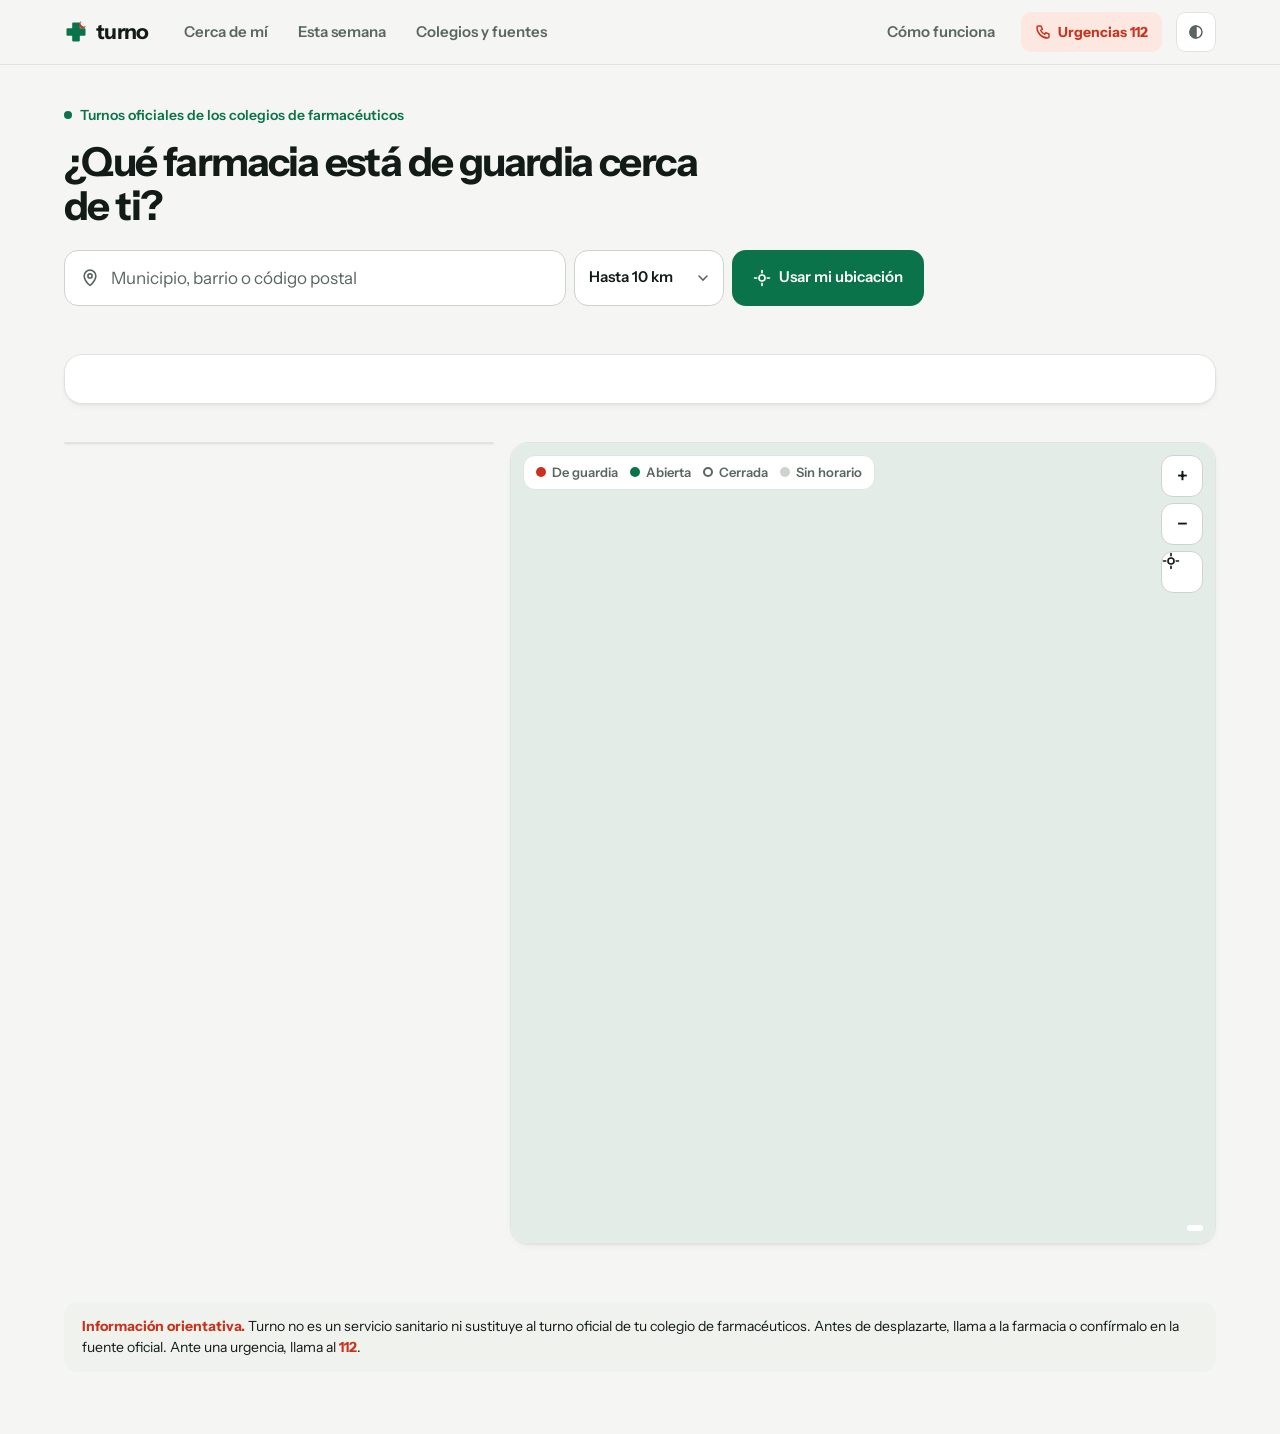
==== commit e3b9e6ab: "Rediseño de Turno como herramienta: la respuesta primero - Buscador arriba y, justo debajo, la farma" ====
--- a/site/index.html
+++ b/site/index.html
@@ -6,105 +6,79 @@
 <title>Turno · Farmacias de guardia en España</title>
 <meta name="description" content="Encuentra la farmacia de guardia más cercana con datos oficiales de los colegios de farmacéuticos.">
 <meta name="robots" content="noindex, nofollow">
-<meta name="theme-color" content="#04080B">
+<meta name="theme-color" content="#F5F6F3" media="(prefers-color-scheme: light)">
+<meta name="theme-color" content="#0D1311" media="(prefers-color-scheme: dark)">
 <link rel="icon" href="icons/icon.svg" type="image/svg+xml">
 <link rel="stylesheet" href="styles.css">
 </head>
 <body>
-<nav class="topnav" id="topnav"><div class="bar">
-  <a class="brand mark" href="#cerca" aria-label="Turno, inicio"><svg viewBox="0 0 24 24" aria-hidden="true"><path class="cr" d="M9.2 2.5h5.6a1 1 0 0 1 1 1v4.7h4.7a1 1 0 0 1 1 1v5.6a1 1 0 0 1-1 1h-4.7v4.7a1 1 0 0 1-1 1H9.2a1 1 0 0 1-1-1v-4.7H3.5a1 1 0 0 1-1-1V9.2a1 1 0 0 1 1-1h4.7V3.5a1 1 0 0 1 1-1z"/><path class="mo" d="M17.6 1.2a3.6 3.6 0 1 0 4.4 4.4 3 3 0 1 1-4.4-4.4z"/></svg><span>turno</span><i class="live" aria-hidden="true"></i></a>
-  <div class="seg tabs"><span class="pill-bg" aria-hidden="true"></span><a href="#cerca">Cerca de mí</a><a href="#semana">Esta semana</a><a href="#colegios">Colegios y fuentes</a></div>
+<svg class="topo" id="bgTopo" viewBox="0 0 1600 1000" aria-hidden="true"></svg>
+
+<header class="topbar"><div class="in">
+  <a class="brand mark" href="#cerca" aria-label="Turno, inicio"><svg viewBox="0 0 24 24" aria-hidden="true"><path class="cr" d="M9.2 2.5h5.6a1 1 0 0 1 1 1v4.7h4.7a1 1 0 0 1 1 1v5.6a1 1 0 0 1-1 1h-4.7v4.7a1 1 0 0 1-1 1H9.2a1 1 0 0 1-1-1v-4.7H3.5a1 1 0 0 1-1-1V9.2a1 1 0 0 1 1-1h4.7V3.5a1 1 0 0 1 1-1z"/><path class="mo" d="M17.6 1.2a3.6 3.6 0 1 0 4.4 4.4 3 3 0 1 1-4.4-4.4z"/></svg><span>turno</span></a>
+  <nav class="seg tabs" aria-label="Secciones"><a href="#cerca">Cerca de mí</a><a href="#semana">Esta semana</a><a href="#colegios">Colegios y fuentes</a></nav>
+  <span class="spacer"></span>
   <a class="navlink" href="como-funciona.html">Cómo funciona</a>
+  <a class="sos" href="tel:112"><svg viewBox="0 0 24 24" fill="none" stroke="currentColor" stroke-width="2.2" stroke-linecap="round" stroke-linejoin="round"><path d="M5 3h4l2 5-2.5 1.5a11 11 0 0 0 6 6L16 13l5 2v4a2 2 0 0 1-2 2A16 16 0 0 1 3 5a2 2 0 0 1 2-2"/></svg>Urgencias 112</a>
   <button class="icon-btn" id="theme" title="Cambiar entre modo claro y oscuro" aria-label="Cambiar tema"><svg viewBox="0 0 24 24" fill="none" stroke="currentColor" stroke-width="2" stroke-linecap="round"><circle cx="12" cy="12" r="8"/><path d="M12 4a8 8 0 0 0 0 16z" fill="currentColor"/></svg></button>
-</div></nav>
+</div></header>
 
-<header class="band" id="band">
-  <svg class="topo" id="bgTopo" viewBox="0 0 1600 1000" preserveAspectRatio="xMidYMid slice" aria-hidden="true"></svg>
-  <div class="grain" aria-hidden="true"></div>
-  <nav class="tabbar" aria-label="Secciones"><div class="tabin tabs"><a href="#cerca" class="tb"><svg viewBox="0 0 24 24" aria-hidden="true"><path d="M12 21s-7-6.2-7-11.5A7 7 0 0 1 19 9.5C19 14.8 12 21 12 21z"/><circle cx="12" cy="9.5" r="2.5" class="f"/></svg><span>Cerca</span></a><a href="#semana" class="tb"><svg viewBox="0 0 24 24" aria-hidden="true"><rect x="3.5" y="5" width="17" height="15.5" rx="3.2"/><path d="M3.5 9.6h17M8 3v4M16 3v4"/><circle cx="8.3" cy="14" r=".9" class="f"/><circle cx="12" cy="14" r=".9" class="f"/><circle cx="15.7" cy="14" r=".9" class="f"/></svg><span>Semana</span></a><a href="#colegios" class="tb"><svg viewBox="0 0 24 24" aria-hidden="true"><path d="M3.5 9.5 12 4l8.5 5.5"/><path d="M5.5 10v8M9.8 10v8M14.2 10v8M18.5 10v8M3.5 20.5h17"/></svg><span>Fuentes</span></a></div></nav>
-  <div class="wrap">
-    <div class="hero">
-      <div class="copy">
-        <p class="eyebrow" id="eyebrow"><i></i>Farmacias de guardia · España</p>
-        <h1 id="h1" data-split>¿Qué farmacia está <em>de guardia</em> cerca de ti?</h1>
-        <p class="lede" id="lede">Turnos oficiales de los colegios de farmacéuticos, cruzados con el mapa de todas las farmacias. <b>Abre, escribe dónde estás y ve.</b></p>
+<main class="wrap">
+  <section class="find" aria-labelledby="h1">
+    <p class="fresh" id="eyebrow"><i aria-hidden="true"></i><span id="fresh">Turnos oficiales de los colegios de farmacéuticos</span></p>
+    <h1 id="h1">¿Qué farmacia está de guardia cerca de ti?</h1>
+    <form class="tool" id="tool" autocomplete="off">
+      <label class="field q"><svg viewBox="0 0 24 24" fill="none" stroke="currentColor" stroke-width="2" stroke-linecap="round" stroke-linejoin="round"><path d="M12 21s-7-6.2-7-11.5A7 7 0 0 1 19 9.5C19 14.8 12 21 12 21z"/><circle cx="12" cy="9.5" r="2.5"/></svg><input type="search" id="q" placeholder="Municipio, barrio o código postal" aria-label="Tu ubicación"></label>
+      <select id="rad" class="rad" aria-label="Radio de búsqueda"><option value="2">Hasta 2 km</option><option value="5">Hasta 5 km</option><option value="10" selected>Hasta 10 km</option><option value="25">Hasta 25 km</option><option value="50">Hasta 50 km</option></select>
+      <button class="btn" type="button" id="gps"><svg viewBox="0 0 24 24" fill="none" stroke="currentColor" stroke-width="2.2" stroke-linecap="round"><circle cx="12" cy="12" r="4"/><path d="M12 2v3M12 19v3M2 12h3M19 12h3"/></svg><span>Usar mi ubicación</span></button>
+      <div class="sug" id="sug" hidden></div>
+      <div class="gmsg" id="gmsg" hidden></div>
+    </form>
+    <div class="quick" id="quick" aria-label="Ejemplos"></div>
+  </section>
+
+  <!-- CERCA -->
+  <section id="v-cerca">
+    <div class="answer" id="answer"><div class="best glass" id="best" aria-live="polite"></div></div>
+    <div class="status" id="status"></div>
+    <div class="explore">
+      <div class="list glass" id="list"></div>
+      <div class="mapbox glass" id="mapbox">
+        <div class="map" id="map">
+          <svg id="msvg" aria-label="Mapa de farmacias"></svg>
+          <div class="mctl"><button type="button" id="zin" aria-label="Acercar">+</button><button type="button" id="zout" aria-label="Alejar">−</button><button type="button" id="zme" aria-label="Centrar en mi ubicación"><svg viewBox="0 0 24 24" fill="none" stroke="currentColor" stroke-width="2.2" stroke-linecap="round"><circle cx="12" cy="12" r="4"/><path d="M12 2v3M12 19v3M2 12h3M19 12h3"/></svg></button></div>
+          <div class="mhint" id="mhint" hidden></div>
+          <div class="mleg"><span><i class="dot s-guardia"></i>De guardia</span><span><i class="dot s-abierta"></i>Abierta</span><span><i class="dot s-cerrada"></i>Cerrada</span><span><i class="dot s-nd"></i>Sin horario</span></div>
+          <div class="mscale" id="mscale"></div>
+        </div>
+        <div class="card" id="card" hidden></div>
       </div>
-      <div class="sign" id="sign" aria-hidden="true"><canvas id="led"></canvas><p class="cap"><i></i><span id="signCap">Letrero en directo</span></p></div>
     </div>
+  </section>
 
-    <div class="finder" id="finder">
-      <form class="tool" id="tool" autocomplete="off">
-        <label class="field q"><svg viewBox="0 0 24 24" fill="none" stroke="currentColor" stroke-width="2" stroke-linecap="round" stroke-linejoin="round"><path d="M12 21s-7-6.2-7-11.5A7 7 0 0 1 19 9.5C19 14.8 12 21 12 21z"/><circle cx="12" cy="9.5" r="2.5"/></svg><input type="search" id="q" placeholder="Municipio, barrio o código postal" aria-label="Tu ubicación"></label>
-        <select id="rad" class="rad" aria-label="Radio de búsqueda"><option value="2">Hasta 2 km</option><option value="5">Hasta 5 km</option><option value="10" selected>Hasta 10 km</option><option value="25">Hasta 25 km</option><option value="50">Hasta 50 km</option></select>
-        <button class="btn" type="button" id="gps"><svg viewBox="0 0 24 24" fill="none" stroke="currentColor" stroke-width="2.2" stroke-linecap="round"><circle cx="12" cy="12" r="4"/><path d="M12 2v3M12 19v3M2 12h3M19 12h3"/></svg><span>Mi ubicación</span></button>
-        <div class="sug" id="sug" hidden data-lenis-prevent></div>
-        <div class="gmsg" id="gmsg" hidden></div>
-      </form>
-      <div class="quick" id="quick"></div>
+  <!-- SEMANA -->
+  <section id="v-semana" hidden>
+    <h2 class="title" id="wtitle">Guardias de esta semana</h2>
+    <div id="wbody"></div>
+  </section>
+
+  <!-- COLEGIOS -->
+  <section id="v-colegios" hidden>
+    <h2 class="title">De dónde salen los datos</h2>
+    <div class="method glass">
+      <div><h3>Farmacias</h3><p id="mFarm"></p></div>
+      <div><h3>Guardias</h3><p id="mGuard"></p></div>
+      <div><h3>Lo que falta</h3><p>No existe un servicio nacional de guardias: cada uno de los 52 colegios publica su turno en su web y con su formato. Para cubrir España entera hay que conectar las 52 fuentes y actualizarlas a diario desde un servidor. <a href="como-funciona.html">Cómo funciona Turno</a>.</p></div>
     </div>
+    <div class="cofs" id="cofs"></div>
+  </section>
 
-    <div class="kpis num" id="kpis"></div>
-  </div>
-</header>
-
-<div class="ticker" id="ticker" aria-hidden="true"><div class="track" id="tickerTrack"></div></div>
-
-<main class="app" id="app">
-  <div class="wrap">
-
-    <!-- CERCA -->
-    <section id="v-cerca">
-      <div class="sechead">
-        <div><p class="kicker">Ahora mismo</p><h2 class="title">La más cercana, <em>primero</em>.</h2></div>
-      </div>
-      <div class="best glass" id="best"></div>
-      <div class="status" id="status"></div>
-      <div class="explore">
-        <div class="list glass" id="list" data-lenis-prevent></div>
-        <div class="mapbox glass" id="mapbox">
-          <div class="map" id="map">
-            <svg id="msvg" aria-label="Mapa de farmacias"></svg>
-            <div class="mctl"><button type="button" id="zin" aria-label="Acercar">+</button><button type="button" id="zout" aria-label="Alejar">−</button><button type="button" id="zme" aria-label="Centrar en mi ubicación"><svg viewBox="0 0 24 24" fill="none" stroke="currentColor" stroke-width="2.2" stroke-linecap="round"><circle cx="12" cy="12" r="4"/><path d="M12 2v3M12 19v3M2 12h3M19 12h3"/></svg></button></div>
-            <div class="mhint" id="mhint" hidden></div>
-            <div class="mleg"><span><i class="dot s-guardia"></i>De guardia</span><span><i class="dot s-abierta"></i>Abierta</span><span><i class="dot s-cerrada"></i>Cerrada</span><span><i class="dot s-nd"></i>Sin horario</span></div>
-            <div class="mscale" id="mscale"></div>
-          </div>
-          <div class="card" id="card" hidden data-lenis-prevent></div>
-        </div>
-      </div>
-    </section>
-
-    <!-- SEMANA -->
-    <section id="v-semana" hidden>
-      <div class="sechead"><div><p class="kicker">Próximos 7 días</p><h2 class="title" id="wtitle">Guardias de esta semana</h2></div></div>
-      <div id="wbody"></div>
-    </section>
-
-    <!-- COLEGIOS -->
-    <section id="v-colegios" hidden>
-      <div class="sechead"><div><p class="kicker">Fuentes</p><h2 class="title">De dónde salen <em>los datos</em>.</h2></div><a class="btn ghost" href="como-funciona.html">Cómo funciona Turno</a></div>
-      <div class="method glass">
-        <div><h3>Farmacias</h3><p id="mFarm"></p></div>
-        <div><h3>Guardias</h3><p id="mGuard"></p></div>
-        <div><h3>Lo que falta</h3><p>No existe un servicio nacional de guardias: cada uno de los 52 colegios publica su turno en su web y con su formato. Para cubrir España entera hay que conectar las 52 fuentes y actualizarlas a diario desde un servidor.</p></div>
-      </div>
-      <div class="cofs" id="cofs"></div>
-    </section>
-
-    <div class="health rv"><p><b>Información orientativa.</b> Turno no es un servicio sanitario ni sustituye al turno oficial de tu colegio de farmacéuticos. Antes de desplazarte, llama a la farmacia o confírmalo en la fuente oficial. Ante una urgencia, llama al <b>112</b>.</p></div>
-  </div>
+  <div class="kpis today num" id="kpis" aria-label="Turno hoy"></div>
+  <div class="health"><p><b>Información orientativa.</b> Turno no es un servicio sanitario ni sustituye al turno oficial de tu colegio de farmacéuticos. Antes de desplazarte, llama a la farmacia o confírmalo en la fuente oficial. Ante una urgencia, llama al <b>112</b>.</p></div>
+  <footer id="foot"></footer>
 </main>
 
-<section class="outro" id="outro">
-  <div class="grain" aria-hidden="true"></div>
-  <div class="wrap">
-    <p class="kicker" style="color:var(--led)">Cada mañana, a las 9:50</p>
-    <p class="big" data-split>Turno vuelve a leer <em>España</em> entera.</p>
-    <div class="row2"><a class="btn on" href="como-funciona.html">Ver cómo funciona</a><a class="btn off" href="#cerca" data-top>Buscar otra farmacia</a></div>
-    <p class="n112">Ante una urgencia, llama al <b class="num">112</b></p>
-    <footer id="foot"></footer>
-  </div>
-</section>
+<nav class="tabbar" aria-label="Secciones"><div class="tabin tabs"><a href="#cerca" class="tb"><svg viewBox="0 0 24 24" aria-hidden="true"><path d="M12 21s-7-6.2-7-11.5A7 7 0 0 1 19 9.5C19 14.8 12 21 12 21z"/><circle cx="12" cy="9.5" r="2.5" class="f"/></svg><span>Cerca</span></a><a href="#semana" class="tb"><svg viewBox="0 0 24 24" aria-hidden="true"><rect x="3.5" y="5" width="17" height="15.5" rx="3.2"/><path d="M3.5 9.6h17M8 3v4M16 3v4"/><circle cx="8.3" cy="14" r=".9" class="f"/><circle cx="12" cy="14" r=".9" class="f"/><circle cx="15.7" cy="14" r=".9" class="f"/></svg><span>Semana</span></a><a href="#colegios" class="tb"><svg viewBox="0 0 24 24" aria-hidden="true"><path d="M3.5 9.5 12 4l8.5 5.5"/><path d="M5.5 10v8M9.8 10v8M14.2 10v8M18.5 10v8M3.5 20.5h17"/></svg><span>Fuentes</span></a></div></nav>
 
 <div class="cookies" id="cookies" role="dialog" aria-modal="false" aria-labelledby="ckT" hidden>
   <div class="ckin">
@@ -128,9 +102,6 @@
 <script src="farmacias.js"></script>
 <script src="app.js"></script>
 <script src="vendor/gsap.min.js"></script>
-<script src="vendor/ScrollTrigger.min.js"></script>
-<script src="vendor/lenis.min.js"></script>
-<script src="led.js"></script>
 <script src="motion.js"></script>
 </body>
 </html>
--- a/site/styles.css
+++ b/site/styles.css
@@ -1,234 +1,177 @@
 /* =========================================================
-   Turno · sistema visual "La cruz encendida"
-   La noche de la ciudad y el letrero LED de la farmacia.
+   Turno · sistema visual
+   Una herramienta para un momento de prisa: la respuesta primero,
+   texto grande, botones grandes, nada que distraiga.
    ========================================================= */
 @font-face{font-family:"Instrument Sans";font-style:normal;font-weight:400;font-display:swap;src:url(fonts/instrument-sans-latin-400-normal.woff2) format("woff2")}
 @font-face{font-family:"Instrument Sans";font-style:normal;font-weight:500;font-display:swap;src:url(fonts/instrument-sans-latin-500-normal.woff2) format("woff2")}
 @font-face{font-family:"Instrument Sans";font-style:normal;font-weight:600;font-display:swap;src:url(fonts/instrument-sans-latin-600-normal.woff2) format("woff2")}
 @font-face{font-family:"Instrument Sans";font-style:normal;font-weight:700;font-display:swap;src:url(fonts/instrument-sans-latin-700-normal.woff2) format("woff2")}
-@font-face{font-family:"Instrument Serif";font-style:italic;font-weight:400;font-display:swap;src:url(fonts/instrument-serif-latin-400-italic.woff2) format("woff2")}
 
 :root{
-  /* noche: siempre oscura, en los dos temas */
-  --night:#04080B;--night-2:#08110F;--night-ink:#E9F2EE;--night-mut:#8DA39B;--night-hair:rgba(233,242,238,.10);
-  --led:#35F08C;--led-soft:rgba(53,240,140,.14);--led-glow:rgba(53,240,140,.35);
-  --fire:#FF5A3A;--fire-soft:rgba(255,90,58,.16);
-  /* página: tema claro */
-  --surface:#EDF1EF;--ink:#0A1512;--muted:#56665F;--card:#FFFFFF;--card-2:#F5F8F6;--hair:#DCE4E0;
-  --accent:#0C7A4E;--on-accent:#FFFFFF;--tint:#E2F1E9;
-  --guard:#D2361F;--guard-t:#FCE5DF;--loc:#9A5C00;--loc-t:#FBEFD9;--warn:#9A5C00;
-  --sea:#DCE8E4;--land:#FFFFFF;--border:#B9CBC3;
-  --shadow:0 1px 2px rgba(6,30,22,.05),0 14px 34px -20px rgba(6,30,22,.28);
+  --bg:#F5F6F3;--surface:#F5F6F3;--card:#FFFFFF;--card-2:#F0F2EE;
+  --ink:#121B17;--muted:#5A6660;--hair:#E0E4DF;--hair-2:#CDD3CD;
+  --accent:#0B7349;--accent-2:#095E3C;--on-accent:#FFFFFF;--tint:#E3F1E9;
+  --guard:#C9321D;--guard-2:#A82814;--guard-t:#FCE7E1;
+  --loc:#8A5500;--loc-t:#FBEFD8;--warn:#8A5500;
+  --sea:#E4ECE8;--land:#FFFFFF;--border:#BFCBC5;
+  --shadow:0 1px 2px rgba(18,27,23,.05),0 4px 14px -8px rgba(18,27,23,.14);
+  --lift:0 1px 2px rgba(18,27,23,.06),0 18px 40px -22px rgba(18,27,23,.32);
   --esc-a:#0A6B76;--esc-b:#0C1416;
-  --spring:cubic-bezier(.3,1.3,.5,1);--out:cubic-bezier(.16,1,.3,1);
-  --r-xl:30px;--r-lg:22px;--r-md:16px;
-  --wrap:1240px;
+  --out:cubic-bezier(.23,1,.32,1);
+  --r:18px;--r-sm:12px;--wrap:1200px;
 }
 @media (prefers-color-scheme:dark){:root:not([data-theme=light]){
-  --surface:#05090B;--ink:#E7F0EC;--muted:#92A69E;--card:#0C1512;--card-2:#101C18;--hair:#1C2A25;
-  --accent:#3EDB8E;--on-accent:#03200F;--tint:#0F241B;
-  --guard:#FF6A4C;--guard-t:#38160F;--loc:#F0B44C;--loc-t:#33260E;--warn:#F0B44C;
-  --sea:#08130F;--land:#111D19;--border:#29403A;
-  --shadow:0 18px 40px -22px rgba(0,0,0,.9);
+  --bg:#0D1311;--surface:#0D1311;--card:#151D1A;--card-2:#1B2521;
+  --ink:#E6EDE9;--muted:#9AA8A1;--hair:#24302B;--hair-2:#33413B;
+  --accent:#4CC98C;--accent-2:#6BD8A2;--on-accent:#04140C;--tint:#13291F;
+  --guard:#FF6E55;--guard-2:#FF8A75;--guard-t:#341712;
+  --loc:#EDB352;--loc-t:#30240F;--warn:#EDB352;
+  --sea:#0F1A16;--land:#18221E;--border:#33443D;
+  --shadow:0 1px 0 rgba(255,255,255,.03) inset;--lift:0 18px 40px -20px rgba(0,0,0,.8);
   --esc-a:#5ED3C8;--esc-b:#EDF3F4}}
 :root[data-theme=dark]{
-  --surface:#05090B;--ink:#E7F0EC;--muted:#92A69E;--card:#0C1512;--card-2:#101C18;--hair:#1C2A25;
-  --accent:#3EDB8E;--on-accent:#03200F;--tint:#0F241B;
-  --guard:#FF6A4C;--guard-t:#38160F;--loc:#F0B44C;--loc-t:#33260E;--warn:#F0B44C;
-  --sea:#08130F;--land:#111D19;--border:#29403A;
-  --shadow:0 18px 40px -22px rgba(0,0,0,.9);
+  --bg:#0D1311;--surface:#0D1311;--card:#151D1A;--card-2:#1B2521;
+  --ink:#E6EDE9;--muted:#9AA8A1;--hair:#24302B;--hair-2:#33413B;
+  --accent:#4CC98C;--accent-2:#6BD8A2;--on-accent:#04140C;--tint:#13291F;
+  --guard:#FF6E55;--guard-2:#FF8A75;--guard-t:#341712;
+  --loc:#EDB352;--loc-t:#30240F;--warn:#EDB352;
+  --sea:#0F1A16;--land:#18221E;--border:#33443D;
+  --shadow:0 1px 0 rgba(255,255,255,.03) inset;--lift:0 18px 40px -20px rgba(0,0,0,.8);
   --esc-a:#5ED3C8;--esc-b:#EDF3F4}
 
 *{box-sizing:border-box}
 [hidden]{display:none!important}
-html{background:var(--night)}
-html.lenis,html.lenis body{height:auto}
-.lenis.lenis-smooth{scroll-behavior:auto!important}
-.lenis.lenis-smooth [data-lenis-prevent]{overscroll-behavior:contain}
-.lenis.lenis-stopped{overflow:hidden}
-body{margin:0;background:var(--surface);color:var(--ink);font:16px/1.55 "Instrument Sans",-apple-system,BlinkMacSystemFont,"Helvetica Neue",Arial,sans-serif;-webkit-font-smoothing:antialiased;min-height:100vh;overflow-x:hidden}
+body{margin:0;background:var(--bg);color:var(--ink);font:16px/1.5 "Instrument Sans",-apple-system,BlinkMacSystemFont,"Helvetica Neue",Arial,sans-serif;-webkit-font-smoothing:antialiased;min-height:100vh;overflow-x:hidden;-webkit-tap-highlight-color:transparent}
 button{font:inherit;color:inherit}
 a{color:var(--accent)}
 .num{font-variant-numeric:tabular-nums}
 .wrap{max-width:var(--wrap);margin:0 auto;padding:0 24px}
-.water{display:none}
-::selection{background:var(--led);color:#03200F}
-
-/* grano: textura de película sobre la noche */
-.grain{position:absolute;inset:0;pointer-events:none;opacity:.08;mix-blend-mode:overlay;background-image:url("data:image/svg+xml,%3Csvg xmlns='http://www.w3.org/2000/svg' width='160' height='160'%3E%3Cfilter id='n'%3E%3CfeTurbulence type='fractalNoise' baseFrequency='.85' numOctaves='3' stitchTiles='stitch'/%3E%3C/filter%3E%3Crect width='100%25' height='100%25' filter='url(%23n)'/%3E%3C/svg%3E")}
-
-/* ---------- navegación ---------- */
-.topnav{position:fixed;top:14px;left:0;right:0;z-index:70;padding:0 16px;pointer-events:none}
-.topnav .bar{pointer-events:auto;max-width:var(--wrap);margin:0 auto;display:flex;align-items:center;gap:10px;padding:6px 6px 6px 18px;border-radius:999px;background:rgba(6,12,10,.62);-webkit-backdrop-filter:blur(22px) saturate(160%);backdrop-filter:blur(22px) saturate(160%);border:1px solid var(--night-hair);box-shadow:0 1px 0 rgba(255,255,255,.06) inset,0 18px 40px -20px rgba(0,0,0,.7);transition:background .4s var(--out),transform .5s var(--out)}
-.topnav.hide .bar{transform:translateY(-130%)}
-.brand{display:flex;align-items:center;gap:8px;font-weight:700;letter-spacing:-.035em;font-size:20px;color:var(--night-ink);text-decoration:none;white-space:nowrap}
-.brand svg{width:22px;height:22px;flex:none}
-.mark .cr{fill:var(--led)}.mark .mo{fill:var(--fire)}
-.brand .live{width:7px;height:7px;border-radius:50%;background:var(--led);margin-left:2px}
-@keyframes blink{0%,100%{opacity:1}50%{opacity:.35}}
-.seg{position:relative;display:flex;gap:2px;margin-left:auto;background:rgba(255,255,255,.06);border-radius:999px;padding:3px}
-.seg a{position:relative;z-index:1;padding:7px 15px;border-radius:999px;font-size:14px;font-weight:600;color:var(--night-mut);text-decoration:none;transition:color .25s}
-.seg a:hover{color:var(--night-ink)}
-.seg a.on{color:#03200F}
-.seg .pill-bg{position:absolute;top:3px;bottom:3px;left:0;width:0;border-radius:999px;background:var(--led);z-index:0;transition:transform .5s var(--spring),width .5s var(--spring)}
-.navlink{font-size:14px;font-weight:600;color:var(--night-mut);text-decoration:none;padding:7px 12px;border-radius:999px;white-space:nowrap;transition:color .2s,background .2s}
-.navlink:hover,.navlink.on{color:var(--night-ink);background:rgba(255,255,255,.07)}
-.icon-btn{border:0;background:transparent;color:var(--night-mut);width:38px;height:38px;border-radius:50%;cursor:pointer;display:grid;place-items:center;flex:none;transition:background .2s,color .2s,transform .3s var(--spring)}
-.icon-btn:hover{background:rgba(255,255,255,.08);color:var(--night-ink)}
-.icon-btn:active{transform:scale(.92)}
+.water,.topo{display:none}
+:focus-visible{outline:2px solid var(--accent);outline-offset:2px}
+
+/* ---------- cabecera ---------- */
+.topbar{position:sticky;top:0;z-index:50;background:color-mix(in srgb,var(--bg) 88%,transparent);-webkit-backdrop-filter:blur(14px) saturate(160%);backdrop-filter:blur(14px) saturate(160%);border-bottom:1px solid var(--hair)}
+.topbar .in{max-width:var(--wrap);margin:0 auto;padding:0 24px;height:64px;display:flex;align-items:center;gap:14px}
+.brand{display:flex;align-items:center;gap:8px;font-weight:700;letter-spacing:-.035em;font-size:21px;color:var(--ink);text-decoration:none;white-space:nowrap;margin-right:8px}
+.brand svg{width:24px;height:24px;flex:none}
+.mark .cr{fill:var(--accent)}.mark .mo{fill:var(--guard)}
+.tabs.seg{display:flex;gap:2px}
+.seg a{padding:8px 14px;border-radius:10px;font-size:15px;font-weight:600;color:var(--muted);text-decoration:none;transition:color .15s,background .15s}
+.seg a:hover{color:var(--ink);background:var(--card-2)}
+.seg a.on{color:var(--ink);background:var(--card);box-shadow:inset 0 0 0 1px var(--hair)}
+.navlink{font-size:15px;font-weight:600;color:var(--muted);text-decoration:none;padding:8px 12px;border-radius:10px}
+.navlink:hover,.navlink.on{color:var(--ink);background:var(--card-2)}
+.spacer{flex:1}
+.sos{display:inline-flex;align-items:center;gap:7px;height:40px;padding:0 14px;border-radius:10px;font-size:14px;font-weight:700;color:var(--guard);background:var(--guard-t);text-decoration:none;white-space:nowrap}
+.sos svg{width:16px;height:16px}
+.icon-btn{border:1px solid var(--hair);background:var(--card);color:var(--muted);width:40px;height:40px;border-radius:10px;cursor:pointer;display:grid;place-items:center;flex:none;transition:color .15s,transform .16s var(--out)}
+.icon-btn:hover{color:var(--ink)}
+.icon-btn:active{transform:scale(.96)}
 .icon-btn svg{width:18px;height:18px}
 
-/* ---------- héroe: la noche ---------- */
-.band{position:relative;background:var(--night);color:var(--night-ink);padding:104px 0 0;overflow:hidden;isolation:isolate}
-.band::before{content:"";position:absolute;inset:0;z-index:-2;background:
-  radial-gradient(600px 420px at var(--mx,72%) var(--my,38%),rgba(53,240,140,.13),transparent 70%),
-  radial-gradient(900px 600px at 85% 10%,rgba(53,240,140,.06),transparent 60%),
-  radial-gradient(700px 500px at 0% 100%,rgba(255,90,58,.07),transparent 60%)}
-.band::after{content:"";position:absolute;left:0;right:0;bottom:0;height:120px;z-index:-1;background:linear-gradient(transparent,var(--night))}
-.topo{position:absolute;inset:0;width:100%;height:100%;z-index:-1;opacity:.55}
-.topo path{fill:none;stroke:rgba(53,240,140,.08);stroke-width:1}
-.hero{display:grid;grid-template-columns:minmax(0,1.15fr) minmax(0,.85fr);gap:40px;align-items:center}
-.eyebrow{display:inline-flex;align-items:center;gap:10px;font-size:13px;font-weight:600;letter-spacing:.1em;text-transform:uppercase;color:var(--led);margin:0 0 22px}
-.eyebrow i{width:28px;height:1px;background:currentColor;opacity:.6}
-h1{font-size:clamp(46px,6.6vw,100px);line-height:.94;letter-spacing:-.055em;font-weight:700;margin:0;max-width:11ch}
-h1 em{font-family:"Instrument Serif",Georgia,serif;font-weight:400;font-style:italic;letter-spacing:-.03em;color:var(--fire);padding-right:.06em}
-h1 .w{display:inline-block;overflow:hidden;vertical-align:top;padding-bottom:.08em;margin-bottom:-.08em}
-h1 .wi{display:inline-block;will-change:transform}
-.lede{margin:26px 0 0;max-width:46ch;font-size:clamp(17px,1.5vw,20px);line-height:1.5;color:var(--night-mut)}
-.lede b{color:var(--night-ink);font-weight:600}
-
-.sign{position:relative;aspect-ratio:1;width:100%;max-width:min(430px,52vh);justify-self:end}
-.sign canvas{position:absolute;inset:0;width:100%;height:100%;display:block}
-.sign .cap{position:absolute;left:50%;bottom:-6px;transform:translateX(-50%);font-size:11px;font-weight:600;letter-spacing:.14em;text-transform:uppercase;color:var(--night-mut);white-space:nowrap;display:flex;align-items:center;gap:8px}
-.sign .cap i{width:6px;height:6px;border-radius:50%;background:var(--led)}
-
-/* buscador */
-.finder{position:relative;z-index:20;margin:30px 0 0;max-width:880px}
-.tool{position:relative;display:grid;grid-template-columns:minmax(0,1fr) 168px auto;gap:8px;align-items:center;padding:8px;border-radius:999px;background:rgba(255,255,255,.06);border:1px solid rgba(255,255,255,.12);-webkit-backdrop-filter:blur(18px);backdrop-filter:blur(18px);box-shadow:0 30px 60px -30px rgba(0,0,0,.8),0 0 0 0 var(--led-soft);transition:box-shadow .5s var(--out),border-color .3s}
-.tool:focus-within{border-color:rgba(53,240,140,.55);box-shadow:0 30px 60px -30px rgba(0,0,0,.8),0 0 0 6px var(--led-soft)}
+/* ---------- buscador: lo primero ---------- */
+.find{padding:36px 0 8px}
+.find h1{font-size:clamp(28px,3.6vw,40px);line-height:1.1;letter-spacing:-.04em;font-weight:700;margin:0;max-width:24ch}
+.find .lede{margin:8px 0 0;color:var(--muted);font-size:16px}
+.fresh{display:inline-flex;align-items:center;gap:8px;margin:0 0 14px;font-size:14px;font-weight:600;color:var(--accent)}
+.fresh i{width:8px;height:8px;border-radius:50%;background:var(--accent)}
+.tool{position:relative;display:grid;grid-template-columns:minmax(0,1fr) 150px auto;gap:8px;margin:22px 0 0;max-width:860px}
 .field{position:relative;display:flex;align-items:center;min-width:0}
-.field>svg{position:absolute;left:18px;width:19px;height:19px;color:var(--led);pointer-events:none}
-.tool input[type=search]{font:inherit;font-size:17px;color:var(--night-ink);background:transparent;border:0;border-radius:999px;padding:0 16px 0 48px;width:100%;min-width:0;outline:none;height:56px}
-.tool input::placeholder{color:rgba(233,242,238,.62)}
-.tool select{font:inherit;font-size:15px;font-weight:600;color:var(--night-ink);background:rgba(255,255,255,.06);border:1px solid rgba(255,255,255,.1);border-radius:999px;padding:0 16px;height:56px;width:100%;outline:none;cursor:pointer;-webkit-appearance:none;appearance:none;background-image:url("data:image/svg+xml,%3Csvg xmlns='http://www.w3.org/2000/svg' viewBox='0 0 24 24' fill='none' stroke='%238DA39B' stroke-width='2.4' stroke-linecap='round'%3E%3Cpath d='m6 9 6 6 6-6'/%3E%3C/svg%3E");background-repeat:no-repeat;background-position:right 14px center;background-size:16px}
-.tool select option{color:#0A1512}
-.tool select:focus-visible{outline:2px solid var(--led);outline-offset:2px}
-.btn{font:inherit;font-size:14px;font-weight:600;border-radius:999px;padding:0 18px;height:44px;border:1px solid transparent;cursor:pointer;text-decoration:none;display:inline-flex;align-items:center;justify-content:center;gap:8px;white-space:nowrap;transition:transform .35s var(--spring),background .2s,box-shadow .3s,border-color .2s}
-.btn:active{transform:scale(.96)}
-.btn:focus-visible,.row:focus-visible,.qchip:focus-visible,.dchip:focus-visible{outline:2px solid var(--accent);outline-offset:2px}
-.btn svg{width:16px;height:16px;flex:none}
+.field>svg{position:absolute;left:16px;width:20px;height:20px;color:var(--muted);pointer-events:none}
+.tool input[type=search]{font:inherit;font-size:17px;color:var(--ink);background:var(--card);border:1.5px solid var(--hair-2);border-radius:14px;padding:0 16px 0 46px;width:100%;min-width:0;height:56px;outline:none;transition:border-color .15s,box-shadow .15s}
+.tool input[type=search]:focus{border-color:var(--accent);box-shadow:0 0 0 4px var(--tint)}
+.tool input::placeholder{color:var(--muted)}
+.tool select{font:inherit;font-size:15px;font-weight:600;color:var(--ink);background:var(--card);border:1.5px solid var(--hair-2);border-radius:14px;padding:0 34px 0 14px;height:56px;width:100%;outline:none;cursor:pointer;-webkit-appearance:none;appearance:none;background-image:url("data:image/svg+xml,%3Csvg xmlns='http://www.w3.org/2000/svg' viewBox='0 0 24 24' fill='none' stroke='%235A6660' stroke-width='2.4' stroke-linecap='round'%3E%3Cpath d='m6 9 6 6 6-6'/%3E%3C/svg%3E");background-repeat:no-repeat;background-position:right 12px center;background-size:16px}
+.tool select:focus{border-color:var(--accent)}
+.btn{font:inherit;font-size:15px;font-weight:600;border-radius:12px;padding:0 18px;height:46px;border:1.5px solid transparent;cursor:pointer;text-decoration:none;display:inline-flex;align-items:center;justify-content:center;gap:8px;white-space:nowrap;transition:background .15s,border-color .15s,transform .16s var(--out)}
+.btn:active{transform:scale(.97)}
+.btn svg{width:18px;height:18px;flex:none}
 .btn.primary{background:var(--accent);color:var(--on-accent)}
+.btn.primary:hover{background:var(--accent-2)}
 .btn.guard{background:var(--guard);color:#fff}
-.btn.guard:hover{background:color-mix(in srgb,var(--guard) 88%,#000)}
+.btn.guard:hover{background:var(--guard-2)}
 .btn.soft{background:var(--tint);color:var(--accent)}
-.btn.ghost{background:transparent;border-color:var(--hair);color:var(--ink)}
+.btn.ghost{background:var(--card);border-color:var(--hair-2);color:var(--ink)}
 .btn.ghost:hover{border-color:var(--muted)}
-.tool #gps{height:56px;padding:0 22px;background:var(--led);color:#03200F;font-size:15px}
-.tool #gps:hover{background:#5BF5A3}
-.sug{position:absolute;left:0;right:0;top:calc(100% + 10px);background:#0B1512;color:var(--night-ink);border:1px solid rgba(255,255,255,.1);border-radius:24px;box-shadow:0 30px 60px -24px rgba(0,0,0,.85);padding:8px;max-height:340px;overflow:auto;z-index:30;transform-origin:top center;animation:pop .28s var(--out)}
-@keyframes pop{from{opacity:0;transform:translateY(-6px) scale(.98)}}
-.sug button{display:flex;justify-content:space-between;gap:12px;width:100%;border:0;background:none;text-align:left;padding:11px 14px;border-radius:14px;cursor:pointer;font-size:15px;color:var(--night-ink)}
-.sug button span{color:var(--night-mut);font-size:13px;white-space:nowrap}
-.sug button:hover,.sug button.hl{background:rgba(53,240,140,.1)}
-.sug .none{padding:12px 14px;color:var(--night-mut);font-size:14px}
-.gmsg{position:absolute;left:24px;top:calc(100% + 10px);font-size:13px;color:var(--night-mut)}
-
-.quick{display:flex;gap:8px;overflow-x:auto;scrollbar-width:none;margin:18px 0 0;padding:2px}
+.tool #gps{height:56px;border-radius:14px;padding:0 20px;background:var(--accent);color:var(--on-accent)}
+.tool #gps:hover{background:var(--accent-2)}
+.sug{position:absolute;left:0;right:0;top:calc(100% + 6px);background:var(--card);color:var(--ink);border:1px solid var(--hair-2);border-radius:16px;box-shadow:var(--lift);padding:6px;max-height:340px;overflow:auto;z-index:30;animation:sug .16s var(--out)}
+@keyframes sug{from{opacity:0;transform:translateY(-4px)}}
+.sug button{display:flex;justify-content:space-between;gap:12px;width:100%;border:0;background:none;text-align:left;padding:12px 14px;border-radius:10px;cursor:pointer;font-size:16px;color:var(--ink)}
+.sug button span{color:var(--muted);font-size:14px;white-space:nowrap}
+.sug button:hover,.sug button.hl{background:var(--card-2)}
+.sug .none{padding:12px 14px;color:var(--muted);font-size:15px}
+.gmsg{grid-column:1/-1;font-size:14px;color:var(--muted);padding:2px 4px 0}
+.quick{display:flex;gap:6px;overflow-x:auto;scrollbar-width:none;margin:14px 0 0;padding:2px 0}
 .quick::-webkit-scrollbar{display:none}
-.qchip{flex:none;font-size:13px;font-weight:600;border-radius:999px;padding:8px 14px;border:1px solid var(--hair);background:var(--card);color:var(--ink);cursor:pointer;display:inline-flex;align-items:center;gap:7px;transition:background .2s,border-color .2s,color .2s,transform .35s var(--spring)}
-.qchip:active{transform:scale(.95)}
+.qchip{flex:none;font-size:14px;font-weight:600;border-radius:999px;padding:7px 13px;border:1px solid var(--hair-2);background:var(--card);color:var(--ink);cursor:pointer;display:inline-flex;align-items:center;gap:7px;transition:background .15s,border-color .15s,transform .16s var(--out)}
+.qchip:hover{border-color:var(--muted)}
+.qchip:active{transform:scale(.97)}
 .qchip .n{color:var(--muted);font-weight:500}
-.qchip[aria-pressed=true]{background:var(--ink);border-color:var(--ink);color:var(--surface)}
-.qchip[aria-pressed=true] .n{color:inherit;opacity:.7}
+.qchip[aria-pressed=true]{background:var(--ink);border-color:var(--ink);color:var(--bg)}
+.qchip[aria-pressed=true] .n{color:inherit;opacity:.75}
 .qchip .dot{width:7px;height:7px;border-radius:50%;background:var(--guard)}
-.band .qchip{background:rgba(255,255,255,.04);border-color:rgba(255,255,255,.12);color:var(--night-ink)}
-.band .qchip:hover{border-color:rgba(255,255,255,.3)}
-.band .qchip[aria-pressed=true]{background:var(--night-ink);border-color:var(--night-ink);color:var(--night)}
-.band .qchip .dot{background:var(--fire)}
-
-/* cifras del héroe */
-.kpis{display:grid;grid-template-columns:repeat(3,minmax(0,1fr));margin:56px 0 0;border-top:1px solid var(--night-hair)}
-.kpi{padding:26px 24px 30px 0;border-right:1px solid var(--night-hair)}
-.kpi+.kpi{padding-left:24px}
-.kpi:last-child{border-right:0}
-.kpi b{display:block;font-size:clamp(36px,4.6vw,64px);font-weight:700;letter-spacing:-.05em;line-height:1;color:var(--night-ink)}
-.kpi.g b{color:var(--fire)}
-.kpi span{display:block;margin-top:8px;font-size:12px;font-weight:600;letter-spacing:.1em;text-transform:uppercase;color:var(--night-mut)}
-
-/* cinta de provincias */
-.ticker{position:relative;background:var(--night);border-top:1px solid var(--night-hair);border-bottom:1px solid var(--night-hair);overflow:hidden;padding:18px 0;color:var(--night-ink)}
-.ticker .track{display:flex;width:max-content;will-change:transform}
-.ticker .item{display:flex;align-items:center;gap:18px;padding-right:44px;font-size:clamp(22px,2.6vw,34px);font-weight:700;letter-spacing:-.04em;white-space:nowrap}
-.ticker .item small{font-size:12px;font-weight:600;letter-spacing:.1em;text-transform:uppercase;color:var(--led);border:1px solid rgba(53,240,140,.35);border-radius:999px;padding:4px 10px}
-.ticker .item em{font-family:"Instrument Serif",Georgia,serif;font-weight:400;font-style:italic;color:var(--night-mut)}
-.ticker .x{width:14px;height:14px;color:var(--fire);flex:none}
-
-/* ---------- contenido ---------- */
-.app{position:relative;padding:56px 0 20px}
-.sechead{display:flex;flex-wrap:wrap;align-items:flex-end;justify-content:space-between;gap:14px 30px;margin:0 0 24px}
-.kicker{font-size:13px;font-weight:600;letter-spacing:.1em;text-transform:uppercase;color:var(--accent);margin:0 0 8px}
-h2.title{font-size:clamp(30px,4vw,54px);line-height:1.02;letter-spacing:-.045em;margin:0;font-weight:700;max-width:18ch}
-h2.title em{font-family:"Instrument Serif",Georgia,serif;font-weight:400;font-style:italic;color:var(--guard)}
+
+/* ---------- la respuesta ---------- */
+.answer{padding:22px 0 0}
+.best{position:relative;border-radius:var(--r);padding:24px;display:grid;grid-template-columns:auto minmax(0,1fr) auto;gap:20px;align-items:center;background:var(--card);border:1px solid var(--hair);box-shadow:var(--shadow)}
+.best.on{border-color:color-mix(in srgb,var(--guard) 35%,var(--hair));box-shadow:inset 0 4px 0 var(--guard),var(--shadow)}
+.best .ic{width:60px;height:60px;border-radius:16px;background:var(--guard-t);display:grid;place-items:center;color:var(--guard)}
+.best .ic.mut{background:var(--card-2);color:var(--muted)}
+.best .ic svg{width:30px;height:30px}
+.best .k{font-size:14px;font-weight:700;color:var(--guard);margin:0 0 4px;display:flex;align-items:center;gap:8px}
+.best .k.mut{color:var(--muted)}
+.pulse{width:9px;height:9px;border-radius:50%;background:currentColor;flex:none;animation:pulse 2s infinite}
+@keyframes pulse{0%{box-shadow:0 0 0 0 color-mix(in srgb,currentColor 45%,transparent)}70%,100%{box-shadow:0 0 0 8px transparent}}
+.best h2{font-size:clamp(22px,2.4vw,30px);line-height:1.15;letter-spacing:-.03em;margin:0}
+.best p{margin:6px 0 0;color:var(--muted);font-size:15px}
+.best .side{display:flex;flex-direction:column;align-items:flex-end;gap:14px}
+.best .big{font-size:36px;font-weight:700;letter-spacing:-.045em;line-height:1;text-align:right;white-space:nowrap}
+.best .big small{display:block;font-size:13px;font-weight:500;letter-spacing:0;color:var(--muted);margin-top:4px}
+.best .acts{display:flex;gap:8px;flex-wrap:wrap;justify-content:flex-end}
+.best .acts .btn{height:50px;font-size:16px;padding:0 20px}
+
+/* ---------- lista y mapa ---------- */
+.status{display:flex;flex-wrap:wrap;align-items:center;gap:6px;margin:26px 0 12px;font-size:15px;color:var(--muted)}
+.status>span:first-child{margin-right:auto}
+.status .count{color:var(--ink);font-weight:700}
+.explore{display:grid;grid-template-columns:minmax(0,430px) minmax(0,1fr);gap:16px;align-items:start;padding-bottom:32px}
 .glass{background:var(--card);border:1px solid var(--hair);box-shadow:var(--shadow)}
-
-/* tarjeta principal */
-.best{position:relative;border-radius:var(--r-xl);padding:28px;display:grid;grid-template-columns:auto minmax(0,1fr) auto;gap:24px;align-items:center;overflow:hidden;isolation:isolate}
-.best .ic{position:relative;width:76px;height:76px;border-radius:24px;background:var(--guard-t);display:grid;place-items:center;color:var(--guard)}
-.best.on .ic::after{content:"";position:absolute;inset:-6px;border-radius:28px;border:1.5px solid var(--guard);opacity:.5;animation:ring 2.2s var(--out) infinite}
-@keyframes ring{from{transform:scale(.9);opacity:.6}to{transform:scale(1.18);opacity:0}}
-.best .ic.mut{background:var(--tint);color:var(--muted)}
-.best .ic svg{width:38px;height:38px}
-.best .k{font-size:12px;font-weight:700;letter-spacing:.1em;text-transform:uppercase;color:var(--guard);margin:0 0 6px;display:flex;align-items:center;gap:8px}
-.best .k.mut{color:var(--muted)}
-.pulse{width:8px;height:8px;border-radius:50%;background:currentColor;box-shadow:0 0 0 0 currentColor;animation:pulse 1.8s infinite}
-@keyframes pulse{70%{box-shadow:0 0 0 9px transparent}100%{box-shadow:0 0 0 0 transparent}}
-.best h2{font-size:clamp(24px,2.8vw,36px);line-height:1.06;letter-spacing:-.04em;margin:0}
-.best p{margin:8px 0 0;color:var(--muted);font-size:15px}
-.best .acts{display:flex;gap:8px;flex-wrap:wrap;justify-content:flex-end}
-.best .big{font-size:clamp(40px,4.4vw,60px);font-weight:700;letter-spacing:-.055em;color:var(--ink);line-height:.95;text-align:right}
-.best .big small{display:block;font-size:11px;font-weight:600;letter-spacing:.1em;text-transform:uppercase;color:var(--muted);margin-top:8px}
-.best .side{display:flex;flex-direction:column;align-items:flex-end;gap:16px}
-
-.status{display:flex;flex-wrap:wrap;align-items:center;gap:8px;margin:26px 2px 14px;font-size:14px;color:var(--muted)}
-.status>span:first-child{margin-right:auto}
-.status .count{color:var(--ink);font-weight:700;font-size:18px;letter-spacing:-.02em}
-
-.explore{display:grid;grid-template-columns:minmax(0,440px) minmax(0,1fr);gap:18px;align-items:start;padding-bottom:40px}
-.list{border-radius:var(--r-lg);overflow:auto;max-height:calc(100vh - 40px);scrollbar-width:thin;overscroll-behavior:contain}
-.grp{position:sticky;top:0;z-index:1;padding:10px 20px;font-size:11px;font-weight:700;letter-spacing:.1em;text-transform:uppercase;color:var(--muted);background:var(--card-2);border-bottom:1px solid var(--hair)}
+.list{border-radius:var(--r);overflow:auto;max-height:calc(100vh - 100px);scrollbar-width:thin;overscroll-behavior:contain}
+.grp{position:sticky;top:0;z-index:1;padding:9px 18px;font-size:13px;font-weight:700;color:var(--muted);background:var(--card-2);border-bottom:1px solid var(--hair)}
 .grp.g{color:var(--guard);background:var(--guard-t)}
-.row{display:grid;grid-template-columns:14px minmax(0,1fr) 62px 106px;gap:12px;align-items:center;width:100%;text-align:left;padding:14px 20px;border:0;border-bottom:1px solid var(--hair);background:transparent;cursor:pointer;transition:background .2s}
+.row{display:grid;grid-template-columns:12px minmax(0,1fr) 60px 110px;gap:12px;align-items:center;width:100%;text-align:left;padding:14px 18px;border:0;border-bottom:1px solid var(--hair);background:transparent;cursor:pointer;transition:background .12s}
 .row:last-child{border-bottom:0}
 .row:hover{background:var(--card-2)}
 .row[aria-selected=true]{background:var(--tint);box-shadow:inset 3px 0 0 var(--accent)}
 .row .t{min-width:0}
-.row .t b{display:block;font-size:15px;font-weight:600;letter-spacing:-.01em;line-height:1.25}
-.row .t span{display:-webkit-box;-webkit-line-clamp:1;-webkit-box-orient:vertical;overflow:hidden;font-size:13px;color:var(--muted)}
-.row .km{font-size:14px;font-weight:600;text-align:right}
-.row .st{font-size:12px;font-weight:600;text-align:right;line-height:1.25}
+.row .t b{display:block;font-size:16px;font-weight:600;letter-spacing:-.01em;line-height:1.25}
+.row .t span{display:-webkit-box;-webkit-line-clamp:1;-webkit-box-orient:vertical;overflow:hidden;font-size:14px;color:var(--muted)}
+.row .km{font-size:15px;font-weight:600;text-align:right}
+.row .st{font-size:13px;font-weight:700;text-align:right;line-height:1.25}
 .row .st small{display:block;font-weight:500;color:var(--muted)}
-.dot{width:12px;height:12px;border-radius:50%;background:var(--hair);flex:none}
-.s-guardia{color:var(--guard)}.dot.s-guardia{background:var(--guard);box-shadow:0 0 0 3px var(--guard-t)}
+.dot{width:12px;height:12px;border-radius:50%;background:var(--hair-2);flex:none}
+.s-guardia{color:var(--guard)}.dot.s-guardia{background:var(--guard)}
 .s-luego{color:var(--warn)}.dot.s-luego{background:var(--warn)}
 .s-abierta{color:var(--accent)}.dot.s-abierta{background:var(--accent)}
 .s-cerrada{color:var(--muted)}.dot.s-cerrada{background:transparent;border:2px solid var(--muted)}
-.s-nd{color:var(--muted)}.dot.s-nd{background:var(--hair)}
-.empty{padding:48px 24px;text-align:center;color:var(--muted)}
-.empty b{display:block;color:var(--ink);font-size:18px;margin-bottom:4px;letter-spacing:-.02em}
-.lfoot{padding:14px 20px;font-size:13px;color:var(--muted);border-top:1px solid var(--hair);display:flex;justify-content:space-between;align-items:center;gap:10px}
-
-/* mapa */
-.mapbox{position:sticky;top:20px;border-radius:var(--r-xl);overflow:hidden}
-.map{position:relative;height:calc(100vh - 40px);min-height:520px;max-height:860px;background:var(--sea);touch-action:pan-y;cursor:grab;user-select:none}
+.s-nd{color:var(--muted)}.dot.s-nd{background:var(--hair-2)}
+.empty{padding:44px 24px;text-align:center;color:var(--muted)}
+.empty b{display:block;color:var(--ink);font-size:18px;margin-bottom:4px}
+.lfoot{padding:14px 18px;font-size:14px;color:var(--muted);border-top:1px solid var(--hair);display:flex;justify-content:space-between;align-items:center;gap:10px}
+
+.mapbox{position:sticky;top:80px;border-radius:var(--r);overflow:hidden}
+.map{position:relative;height:calc(100vh - 100px);min-height:480px;max-height:820px;background:var(--sea);touch-action:pan-y;cursor:grab;user-select:none}
 .map.drag{cursor:grabbing}
 .map svg{position:absolute;inset:0;width:100%;height:100%;display:block}
 .map .land{fill:var(--land);stroke:var(--border);stroke-width:.8;vector-effect:non-scaling-stroke}
-.map .land.cov{fill:color-mix(in srgb,var(--guard) 10%,var(--land))}
+.map .land.cov{fill:color-mix(in srgb,var(--guard) 8%,var(--land))}
 .map .ring{fill:none;stroke:var(--accent);stroke-opacity:.4;stroke-dasharray:3 5}
-.map .rl{font-size:10px;font-weight:600;fill:var(--accent);opacity:.85}
-.map .pl{font-size:11px;font-weight:600;fill:var(--muted);paint-order:stroke;stroke:var(--land);stroke-width:3px;stroke-linejoin:round}
+.map .rl{font-size:11px;font-weight:600;fill:var(--accent)}
+.map .pl{font-size:12px;font-weight:600;fill:var(--muted);paint-order:stroke;stroke:var(--land);stroke-width:3px;stroke-linejoin:round}
 .map .pl.big{font-size:13px;fill:var(--ink)}
-.map .pv{font-size:12px;font-weight:700;letter-spacing:.06em;text-transform:uppercase;fill:var(--muted);opacity:.55}
+.map .pv{font-size:12px;font-weight:700;letter-spacing:.04em;text-transform:uppercase;fill:var(--muted);opacity:.6}
 .map .ph{cursor:pointer}
 .map .ph circle{stroke:var(--land);stroke-width:1.5}
 .map .ph.s-guardia circle{fill:var(--guard)}
@@ -237,213 +180,178 @@
 .map .ph.s-cerrada circle{fill:var(--muted);opacity:.6}
 .map .ph.s-nd circle{fill:var(--muted);opacity:.45}
 .map .ph.sel circle{stroke:var(--ink);stroke-width:2.5}
-.map .me circle.h{fill:#2F7BEA;opacity:.18;transform-box:fill-box;transform-origin:center;animation:me 2.4s var(--out) infinite}
-@keyframes me{from{transform:scale(.6);opacity:.35}to{transform:scale(1.6);opacity:0}}
+.map .me circle.h{fill:#2F7BEA;opacity:.18}
 .map .me circle.c{fill:#2F7BEA;stroke:#fff;stroke-width:3}
 .map .cross{fill:#fff}
 .map .gl{font-size:12px;font-weight:700;fill:var(--guard);paint-order:stroke;stroke:var(--land);stroke-width:3.5px;stroke-linejoin:round;pointer-events:none}
-.mctl{position:absolute;right:14px;top:14px;display:flex;flex-direction:column;gap:6px;z-index:3}
-.mctl button{position:relative;width:40px;height:40px;border-radius:14px;border:1px solid var(--hair);background:var(--card);cursor:pointer;font-size:20px;font-weight:600;display:grid;place-items:center;color:var(--ink);box-shadow:var(--shadow);transition:transform .3s var(--spring)}
-.mctl button:active{transform:scale(.92)}
+.mctl{position:absolute;right:12px;top:12px;display:flex;flex-direction:column;gap:6px;z-index:3}
+.mctl button{position:relative;width:42px;height:42px;border-radius:12px;border:1px solid var(--hair-2);background:var(--card);cursor:pointer;font-size:20px;font-weight:600;display:grid;place-items:center;color:var(--ink);transition:transform .16s var(--out)}
+.mctl button:active{transform:scale(.95)}
 .mctl button svg{width:18px;height:18px}
-.mleg{position:absolute;left:14px;top:14px;z-index:3;display:flex;flex-wrap:wrap;gap:12px;font-size:12px;font-weight:600;background:var(--card);border:1px solid var(--hair);border-radius:14px;padding:7px 12px;color:var(--muted);box-shadow:var(--shadow)}
+.mleg{position:absolute;left:12px;top:12px;z-index:3;display:flex;flex-wrap:wrap;gap:12px;font-size:13px;font-weight:600;background:var(--card);border:1px solid var(--hair);border-radius:12px;padding:7px 12px;color:var(--muted)}
 .mleg span{display:inline-flex;align-items:center;gap:6px}
-.mleg .dot{width:9px;height:9px;box-shadow:none}
-.mscale{position:absolute;right:14px;bottom:14px;z-index:3;font-size:11px;font-weight:600;color:var(--muted);background:var(--card);border-radius:10px;padding:4px 9px}
-.mhint{position:absolute;left:50%;bottom:16px;transform:translateX(-50%);z-index:3;font-size:13px;font-weight:600;background:var(--card);border:1px solid var(--hair);border-radius:999px;padding:7px 15px;white-space:nowrap;box-shadow:var(--shadow)}
-.card{position:absolute;left:14px;bottom:14px;width:min(400px,calc(100% - 28px));max-height:calc(100% - 84px);overflow:auto;z-index:4;border:1px solid var(--hair);border-radius:24px;background:var(--card);box-shadow:0 30px 60px -24px rgba(0,0,0,.5);padding:20px;display:flex;flex-direction:column;gap:12px;transform-origin:bottom left}
-.card .x{position:absolute;right:12px;top:12px;width:34px;height:34px;border-radius:50%;border:0;background:var(--card-2);cursor:pointer;font-size:18px;line-height:1;transition:transform .3s var(--spring)}
-.card .x:active{transform:scale(.9)}
-.card h3{font-size:21px;letter-spacing:-.03em;margin:0;line-height:1.15;padding-right:40px}
+.mleg .dot{width:10px;height:10px}
+.mscale{position:absolute;right:12px;bottom:12px;z-index:3;font-size:12px;font-weight:600;color:var(--muted);background:var(--card);border-radius:8px;padding:3px 8px}
+.mhint{position:absolute;left:50%;bottom:14px;transform:translateX(-50%);z-index:3;font-size:14px;font-weight:600;background:var(--card);border:1px solid var(--hair);border-radius:999px;padding:7px 15px;white-space:nowrap}
+.card{position:absolute;left:12px;bottom:12px;width:min(400px,calc(100% - 24px));max-height:calc(100% - 80px);overflow:auto;z-index:4;border:1px solid var(--hair-2);border-radius:18px;background:var(--card);box-shadow:var(--lift);padding:20px;display:flex;flex-direction:column;gap:12px}
+.card .x{position:absolute;right:12px;top:12px;width:36px;height:36px;border-radius:10px;border:0;background:var(--card-2);cursor:pointer;font-size:20px;line-height:1}
+.card h3{font-size:20px;letter-spacing:-.025em;margin:0;line-height:1.2;padding-right:44px}
 .card .sub{font-size:14px;color:var(--muted);margin:-6px 0 0}
 .facts{display:grid;grid-template-columns:1fr 1fr;gap:6px}
-.fact{background:var(--card-2);border-radius:14px;padding:9px 12px;min-width:0}
-.fact span{display:block;font-size:11px;font-weight:600;letter-spacing:.08em;text-transform:uppercase;color:var(--muted)}
-.fact b{display:block;font-size:14px;font-weight:600}
+.fact{background:var(--card-2);border-radius:12px;padding:9px 12px;min-width:0}
+.fact span{display:block;font-size:12px;font-weight:600;color:var(--muted)}
+.fact b{display:block;font-size:15px;font-weight:600}
 .fact.g{background:var(--guard-t)}.fact.g b{color:var(--guard)}
 .fact.wide{grid-column:1/-1}
 .cacts{display:flex;gap:8px;flex-wrap:wrap}
-.cacts .btn{height:42px}
-.note{font-size:12px;color:var(--muted);line-height:1.45;margin:0}
-
-/* semana */
-.info{background:var(--tint);border-radius:var(--r-lg);padding:16px 20px;font-size:14px;margin:0 0 18px}
-.info b{display:block;font-size:12px;letter-spacing:.1em;text-transform:uppercase;color:var(--accent);margin-bottom:3px}
+.cacts .btn{height:46px}
+.note{font-size:13px;color:var(--muted);line-height:1.45;margin:0}
+
+/* ---------- semana y fuentes ---------- */
+h2.title{font-size:clamp(26px,3vw,34px);line-height:1.1;letter-spacing:-.035em;margin:30px 0 16px}
+.info{background:var(--tint);border-radius:14px;padding:14px 18px;font-size:15px;margin:0 0 16px}
+.info b{display:block;font-size:14px;color:var(--accent);margin-bottom:2px}
 .info.warn{background:var(--guard-t)}.info.warn b{color:var(--guard)}
-.days{display:flex;gap:10px;overflow-x:auto;padding:2px 2px 16px;scrollbar-width:none}
+.days{display:flex;gap:8px;overflow-x:auto;padding:2px 2px 14px;scrollbar-width:none}
 .days::-webkit-scrollbar{display:none}
-.dchip{flex:none;border:1px solid var(--hair);background:var(--card);border-radius:20px;padding:12px 16px;cursor:pointer;text-align:left;min-width:110px;transition:transform .35s var(--spring),background .25s,border-color .25s}
+.dchip{flex:none;border:1px solid var(--hair-2);background:var(--card);border-radius:14px;padding:10px 14px;cursor:pointer;text-align:left;min-width:104px;transition:border-color .15s,transform .16s var(--out)}
 .dchip:hover{border-color:var(--muted)}
-.dchip:active{transform:scale(.96)}
-.dchip span{display:block;font-size:11px;font-weight:700;letter-spacing:.1em;text-transform:uppercase;color:var(--muted)}
-.dchip b{display:block;font-size:24px;letter-spacing:-.04em;line-height:1.15}
-.dchip i{font-style:normal;font-size:12px;font-weight:600;color:var(--guard)}
-.dchip[aria-pressed=true]{background:var(--night);border-color:var(--night);color:var(--night-ink);box-shadow:0 16px 30px -16px rgba(0,0,0,.6)}
-.dchip[aria-pressed=true] span{color:var(--night-mut)}.dchip[aria-pressed=true] i{color:var(--fire)}
-.wlist{border-radius:var(--r-lg);overflow:hidden;margin-bottom:28px}
-.wrow{display:grid;grid-template-columns:minmax(0,1fr) 150px 80px auto;gap:14px;align-items:center;padding:15px 20px;border-bottom:1px solid var(--hair)}
+.dchip:active{transform:scale(.97)}
+.dchip span{display:block;font-size:13px;font-weight:600;color:var(--muted)}
+.dchip b{display:block;font-size:20px;letter-spacing:-.03em}
+.dchip i{font-style:normal;font-size:13px;font-weight:600;color:var(--guard)}
+.dchip[aria-pressed=true]{background:var(--ink);border-color:var(--ink);color:var(--bg)}
+.dchip[aria-pressed=true] span{color:inherit;opacity:.75}
+.dchip[aria-pressed=true] i{color:inherit;opacity:.9}
+.wlist{border-radius:var(--r);overflow:hidden;margin-bottom:26px}
+.wrow{display:grid;grid-template-columns:minmax(0,1fr) 150px 80px auto;gap:14px;align-items:center;padding:15px 18px;border-bottom:1px solid var(--hair)}
 .wrow:last-child{border-bottom:0}
-.wrow .t b{display:block;font-size:16px;letter-spacing:-.015em}
-.wrow .t span{display:block;font-size:13px;color:var(--muted)}
-.pill{display:inline-flex;flex-direction:column;border-radius:12px;padding:6px 11px;font-size:13px;font-weight:700;line-height:1.2;background:var(--guard-t);color:var(--guard);white-space:nowrap}
-.pill small{font-weight:600;font-size:11px;opacity:.85}
+.wrow .t b{display:block;font-size:16px}
+.wrow .t span{display:block;font-size:14px;color:var(--muted)}
+.pill{display:inline-flex;flex-direction:column;border-radius:10px;padding:6px 10px;font-size:14px;font-weight:700;line-height:1.2;background:var(--guard-t);color:var(--guard);white-space:nowrap}
+.pill small{font-weight:600;font-size:12px;opacity:.9}
 .pill.loc{background:var(--loc-t);color:var(--loc)}
 .wrow .km{font-weight:600;text-align:right}
-.wrow .acts{display:flex;gap:6px}.wrow .btn{height:38px;padding:0 14px;font-size:13px}
-h3.sub2{font-size:22px;letter-spacing:-.03em;margin:8px 0 4px}
-.sub2+p{margin:0 0 14px;color:var(--muted);font-size:14px}
-.mx{border-radius:var(--r-lg);overflow:auto;margin-bottom:40px}
+.wrow .acts{display:flex;gap:6px}.wrow .btn{height:40px;padding:0 14px;font-size:14px}
+h3.sub2{font-size:20px;letter-spacing:-.02em;margin:6px 0 4px}
+.sub2+p{margin:0 0 12px;color:var(--muted);font-size:15px}
+.mx{border-radius:var(--r);overflow:auto;margin-bottom:36px}
 .mx table{border-collapse:collapse;width:100%;min-width:760px}
-.mx th,.mx td{border-bottom:1px solid var(--hair);padding:9px 6px;text-align:center;font-size:12px}
-.mx th{font-size:11px;font-weight:700;letter-spacing:.08em;text-transform:uppercase;color:var(--muted);background:var(--card-2)}
+.mx th,.mx td{border-bottom:1px solid var(--hair);padding:9px 6px;text-align:center;font-size:13px}
+.mx th{font-size:12px;font-weight:700;color:var(--muted);background:var(--card-2)}
 .mx th.today{color:var(--guard)}
-.mx td.n{text-align:left;padding-left:18px;min-width:230px}
+.mx td.n{text-align:left;padding-left:16px;min-width:230px}
 .mx td.n b{display:block;font-size:14px;cursor:pointer}.mx td.n span{color:var(--muted)}
-.mx .c{display:block;border-radius:9px;padding:7px 2px;font-weight:700}
-.mx .c.g{background:var(--guard);color:#fff}.mx .c.l{background:var(--loc-t);color:var(--loc)}.mx .c.no{color:var(--hair)}
-.mleg2{display:flex;gap:16px;flex-wrap:wrap;font-size:13px;color:var(--muted);margin:0 0 12px}
+.mx .c{display:block;border-radius:8px;padding:6px 2px;font-weight:700}
+.mx .c.g{background:var(--guard);color:#fff}.mx .c.l{background:var(--loc-t);color:var(--loc)}.mx .c.no{color:var(--hair-2)}
+.mleg2{display:flex;gap:16px;flex-wrap:wrap;font-size:14px;color:var(--muted);margin:0 0 10px}
 .mleg2 i{display:inline-block;width:14px;height:14px;border-radius:4px;vertical-align:-2px;margin-right:6px}
-
-/* colegios */
-.method{border-radius:var(--r-xl);padding:28px;margin:0 0 18px;display:grid;grid-template-columns:repeat(3,minmax(0,1fr));gap:28px}
-.method h3{margin:0 0 6px;font-size:17px;letter-spacing:-.02em}
-.method p{margin:0;font-size:14px;color:var(--muted)}
-.cofs{display:grid;grid-template-columns:repeat(auto-fill,minmax(260px,1fr));gap:10px;margin-bottom:40px}
-.cof{border-radius:var(--r-lg);padding:16px 18px;display:flex;flex-direction:column;gap:6px;transition:transform .4s var(--spring),border-color .25s}
-.cof:hover{transform:translateY(-3px);border-color:var(--muted)}
-.cof h3{margin:0;font-size:16px;display:flex;justify-content:space-between;align-items:center;gap:8px;letter-spacing:-.02em}
-.tag{font-size:11px;font-weight:700;letter-spacing:.06em;text-transform:uppercase;border-radius:999px;padding:3px 9px;white-space:nowrap}
+.method{border-radius:var(--r);padding:24px;margin:0 0 16px;display:grid;grid-template-columns:repeat(3,minmax(0,1fr));gap:24px}
+.method h3{margin:0 0 6px;font-size:17px}
+.method p{margin:0;font-size:15px;color:var(--muted)}
+.cofs{display:grid;grid-template-columns:repeat(auto-fill,minmax(260px,1fr));gap:10px;margin-bottom:36px}
+.cof{border-radius:14px;padding:16px;display:flex;flex-direction:column;gap:6px}
+.cof h3{margin:0;font-size:16px;display:flex;justify-content:space-between;align-items:center;gap:8px}
+.tag{font-size:12px;font-weight:700;border-radius:999px;padding:3px 9px;white-space:nowrap}
 .tag.on{background:var(--guard-t);color:var(--guard)}
 .tag.off{background:var(--card-2);color:var(--muted)}
-.cof p{margin:0;font-size:13px;color:var(--muted)}
-.cof a{font-size:13px;font-weight:600;text-decoration:none;word-break:break-all}
+.cof p{margin:0;font-size:14px;color:var(--muted)}
+.cof a{font-size:14px;font-weight:600;text-decoration:none;word-break:break-all}
 .cof a:hover{text-decoration:underline}
 
-/* aviso y pie */
-.health{margin:20px 0 0}
-.health p{margin:0;border-radius:var(--r-lg);background:var(--guard-t);color:var(--ink);padding:16px 20px;font-size:14px}
+/* ---------- datos del día, aviso y pie ---------- */
+.today{display:grid;grid-template-columns:repeat(3,minmax(0,1fr));gap:10px;margin:8px 0 0}
+.kpi{border-radius:14px;padding:16px 18px}
+.kpi b{display:block;font-size:28px;font-weight:700;letter-spacing:-.04em;line-height:1.1}
+.kpi.g b{color:var(--guard)}
+.kpi span{display:block;font-size:14px;color:var(--muted)}
+.health{margin:18px 0 0}
+.health p{margin:0;border-radius:14px;background:var(--card-2);color:var(--ink);padding:14px 18px;font-size:14px}
 .health b{color:var(--guard)}
-.outro{position:relative;background:var(--night);color:var(--night-ink);margin-top:80px;padding:90px 0 40px;overflow:hidden;isolation:isolate}
-.outro::before{content:"";position:absolute;inset:0;z-index:-1;background:radial-gradient(700px 400px at 50% 0%,rgba(53,240,140,.12),transparent 70%)}
-.outro .big{font-size:clamp(44px,8vw,128px);font-weight:700;letter-spacing:-.06em;line-height:.92;margin:0;max-width:12ch}
-.outro .big em{font-family:"Instrument Serif",Georgia,serif;font-weight:400;font-style:italic;color:var(--led)}
-.outro .row2{display:flex;flex-wrap:wrap;gap:12px;margin:34px 0 0}
-.outro .btn.on{background:var(--led);color:#03200F;height:54px;padding:0 26px;font-size:16px}
-.outro .btn.off{border-color:rgba(255,255,255,.2);color:var(--night-ink);height:54px;padding:0 24px;font-size:16px}
-.outro .btn.off:hover{border-color:rgba(255,255,255,.5)}
-.outro .n112{display:inline-flex;align-items:baseline;gap:12px;margin:60px 0 0;color:var(--night-mut);font-size:15px}
-.outro .n112 b{font-size:42px;letter-spacing:-.05em;color:var(--fire);line-height:1}
-footer{padding:36px 0 0;font-size:12px;color:var(--night-mut);border-top:1px solid var(--night-hair);margin-top:60px}
-footer a{color:var(--night-mut)}
-footer nav.legal{display:flex;flex-wrap:wrap;gap:6px 18px;margin-top:14px}
-footer nav.legal a{font-weight:600;text-decoration:none}
-footer nav.legal a:hover{color:var(--night-ink)}
-footer .by{display:flex;align-items:center;gap:8px;margin-top:18px;padding-top:18px;border-top:1px solid var(--night-hair);font-size:13px}
+footer{padding:22px 0 40px;font-size:13px;color:var(--muted)}
+footer a{color:var(--muted)}
+footer nav.legal{display:flex;flex-wrap:wrap;gap:6px 16px;margin-top:10px}
+footer nav.legal a{font-weight:600}
+footer .by{display:flex;align-items:center;gap:8px;margin-top:16px;padding-top:16px;border-top:1px solid var(--hair);font-size:14px}
 footer .by svg{width:20px;height:20px}
-footer .by b{color:var(--night-ink);font-weight:700;letter-spacing:-.03em}
-.esc .a{stroke:#5ED3C8}.esc .b{stroke:#EDF3F4;stroke-opacity:.55}
+footer .by b{color:var(--ink);font-weight:700;letter-spacing:-.03em}
+.esc .a{stroke:var(--esc-a)}.esc .b{stroke:var(--esc-b);stroke-opacity:.55}
 
 /* cookies */
 .cookies{position:fixed;left:0;right:0;bottom:0;z-index:80;padding:0 14px 16px;pointer-events:none}
-.ckin{pointer-events:auto;max-width:640px;margin:0 auto;background:var(--card);color:var(--ink);border:1px solid var(--hair);border-radius:26px;box-shadow:0 30px 60px -20px rgba(0,0,0,.55);padding:20px 22px;animation:rise .6s var(--out)}
-@keyframes rise{from{opacity:0;transform:translateY(20px)}}
-.ckin h2{margin:0 0 4px;font-size:18px;letter-spacing:-.03em}
-.ckin p{margin:0 0 14px;font-size:14px;color:var(--muted)}
-.ckopts{display:none;margin:0 0 12px;border:1px solid var(--hair);border-radius:16px;overflow:hidden}
+.ckin{pointer-events:auto;max-width:620px;margin:0 auto;background:var(--card);color:var(--ink);border:1px solid var(--hair-2);border-radius:18px;box-shadow:var(--lift);padding:18px 20px;animation:ck .3s var(--out)}
+@keyframes ck{from{opacity:0;transform:translateY(12px)}}
+.ckin h2{margin:0 0 4px;font-size:18px}
+.ckin p{margin:0 0 12px;font-size:14px;color:var(--muted)}
+.ckopts{display:none;margin:0 0 12px;border:1px solid var(--hair);border-radius:12px;overflow:hidden}
 .cookies.cfg .ckopts{display:block}
 .ckrow{display:flex;justify-content:space-between;align-items:center;gap:12px;padding:11px 14px;border-bottom:1px solid var(--hair);cursor:pointer}
 .ckrow:last-child{border-bottom:0}
-.ckrow b{display:block;font-size:14px}.ckrow small{display:block;font-size:12px;color:var(--muted)}
+.ckrow b{display:block;font-size:14px}.ckrow small{display:block;font-size:13px;color:var(--muted)}
 .ckrow input{width:20px;height:20px;accent-color:var(--accent);flex:none}
 .ckbtns{display:grid;grid-template-columns:repeat(3,1fr);gap:8px}
-.btn.ck{height:44px;background:var(--ink);color:var(--surface);border:0}
+.btn.ck{height:46px;background:var(--ink);color:var(--bg);border:0}
 #ckSave{display:none}
 .cookies.cfg #ckCfg{display:none}.cookies.cfg #ckSave{display:inline-flex}
 
-/* barra de pestañas móvil */
+/* barra de pestañas en el móvil */
 nav.tabbar{display:none}
 
-/* revelados (motion.js los activa; sin JS todo se ve) */
-.js .rv{opacity:0;transform:translateY(28px)}
-
-@media (max-width:1080px){.method{grid-template-columns:1fr}}
-@media (max-width:980px){
-  .hero{grid-template-columns:1fr;gap:10px;min-height:0}
-  .sign{order:-1;max-width:300px;justify-self:start;margin:0 0 6px}
-  .sign .cap{display:none}
+@media (max-width:1000px){.method{grid-template-columns:1fr}}
+@media (max-width:900px){
   .explore{grid-template-columns:1fr}
   .list{max-height:none}
   .mapbox{position:relative;top:0;order:-1}
-  .map{height:62vh;min-height:380px}
+  .map{height:56vh;min-height:340px}
   .card{position:relative;left:0;bottom:0;width:auto;max-height:none;border-radius:0;border:0;border-top:1px solid var(--hair);box-shadow:none}
-  .best{grid-template-columns:auto minmax(0,1fr)}
-  .best .side{grid-column:1/-1;flex-direction:row;align-items:center;justify-content:space-between}
-  .best .big{text-align:left}
   .wrow{grid-template-columns:minmax(0,1fr) auto}.wrow .km{display:none}.wrow .acts{grid-column:1/-1}
 }
 @media (max-width:760px){
-  body{font-size:15px}
   .wrap{padding:0 16px}
-  .topnav{top:10px;padding:0 10px}
-  .topnav .bar{padding:5px 5px 5px 14px}
-  .topnav .seg,.navlink{display:none}
-  .topnav .bar{justify-content:space-between}
-  .band{padding-top:92px}
-  .sign{max-width:220px}
-  h1{font-size:clamp(42px,12.5vw,64px)}
-  .lede{margin-top:16px;font-size:16px}
-  .finder{margin-top:28px}
-  .tool{grid-template-columns:minmax(0,1fr) auto;border-radius:24px;padding:6px}
+  .topbar .in{padding:0 12px 0 16px;height:58px;gap:8px}
+  .topbar .seg,.navlink{display:none}
+  .brand{font-size:20px}
+  .find{padding:22px 0 4px}
+  .find h1{font-size:26px}
+  .tool{grid-template-columns:1fr;gap:8px}
   .tool .rad{display:none}
-  .tool input[type=search]{height:50px;font-size:16px;padding-left:44px}
-  .field>svg{left:15px}
-  .tool #gps{height:50px;width:50px;padding:0}
-  .tool #gps span{display:none}
-  .kpis{margin-top:40px}
-  .kpi{padding:18px 10px 22px 0}.kpi+.kpi{padding-left:12px}
-  .kpi span{font-size:10px;letter-spacing:.06em}
-  .app{padding-top:36px}
-  .best{padding:18px;gap:12px 14px;border-radius:24px}
-  .best .ic{width:48px;height:48px;border-radius:16px}.best .ic svg{width:26px;height:26px}
-  .best .acts{gap:6px;flex-wrap:nowrap}
-  .best .acts .btn{height:40px;padding:0 13px;font-size:13px}
+  .tool #gps{width:100%}
+  .best{grid-template-columns:auto minmax(0,1fr);padding:18px;gap:12px 14px}
+  .best .ic{width:46px;height:46px;border-radius:13px}.best .ic svg{width:24px;height:24px}
+  .best h2{font-size:22px}
+  .best .side{grid-column:1/-1;align-items:stretch;gap:12px}
+  .best .big{text-align:left;font-size:30px}
+  .best .acts{display:grid;grid-template-columns:1fr 1fr;justify-content:stretch}
+  .best .acts .btn{width:100%;padding:0 12px}
   .best .acts [data-sel]{display:none}
-  .status{flex-wrap:nowrap;overflow-x:auto;scrollbar-width:none;font-size:12px}
+  .status{flex-wrap:nowrap;overflow-x:auto;scrollbar-width:none;margin:20px 0 10px;font-size:14px}
   .status::-webkit-scrollbar{display:none}
   .status>span:first-child,.status .qchip{flex:none}
-  .row{grid-template-columns:10px minmax(0,1fr) auto;gap:10px;padding:12px 14px}
+  .row{grid-template-columns:10px minmax(0,1fr) auto;gap:10px;padding:13px 14px}
   .row .km{display:none}
-  .row .st{max-width:100px}
-  .map{height:48vh;min-height:300px}
-  .mleg{font-size:11px;gap:8px;padding:5px 9px;left:8px;top:8px}
+  .map{height:46vh;min-height:300px}
+  .mleg{font-size:12px;gap:8px;padding:5px 9px;left:8px;top:8px}
   .mctl{right:8px;top:8px}
   .wrow{grid-template-columns:minmax(0,1fr) auto;grid-template-areas:"t p" "t a";row-gap:6px;align-items:start}
   .wrow .t{grid-area:t}.wrow .pill{grid-area:p;justify-self:end}.wrow .acts{grid-area:a;justify-self:end;grid-column:auto}
   .wrow .acts [data-sel]{display:none}
-  .method{padding:20px}
-  .outro{padding:64px 0 120px;margin-top:50px}
-  .cookies{padding-bottom:calc(92px + env(safe-area-inset-bottom))}
-  .ckbtns .btn.ck{height:42px;font-size:13px;padding:0 8px}
-  nav.tabbar{display:block;position:fixed;left:0;right:0;bottom:0;z-index:60;padding:0 14px calc(10px + env(safe-area-inset-bottom));pointer-events:none}
-  .tabin{pointer-events:auto;display:grid;grid-template-columns:repeat(3,1fr);gap:2px;max-width:360px;margin:0 auto;padding:6px;border-radius:999px;background:rgba(6,12,10,.78);-webkit-backdrop-filter:blur(24px) saturate(180%);backdrop-filter:blur(24px) saturate(180%);border:1px solid var(--night-hair);box-shadow:0 14px 34px -10px rgba(0,0,0,.6)}
-  .tb{display:flex;flex-direction:column;align-items:center;justify-content:center;gap:3px;min-height:52px;border-radius:999px;text-decoration:none;color:var(--night-mut);-webkit-tap-highlight-color:transparent;transition:color .2s,background .3s var(--spring),transform .2s}
-  .tb svg{width:24px;height:24px;fill:none;stroke:currentColor;stroke-width:1.7;stroke-linecap:round;stroke-linejoin:round}
+  .today{gap:6px}
+  .kpi{padding:12px}.kpi b{font-size:22px}.kpi span{font-size:12px}
+  footer{padding-bottom:110px}
+  .cookies{padding-bottom:calc(88px + env(safe-area-inset-bottom))}
+  .ckbtns .btn.ck{font-size:14px;padding:0 8px}
+  nav.tabbar{display:block;position:fixed;left:0;right:0;bottom:0;z-index:60;background:color-mix(in srgb,var(--card) 92%,transparent);-webkit-backdrop-filter:blur(16px);backdrop-filter:blur(16px);border-top:1px solid var(--hair);padding:6px 10px calc(6px + env(safe-area-inset-bottom))}
+  .tabin{display:grid;grid-template-columns:repeat(3,1fr);gap:4px;max-width:420px;margin:0 auto}
+  .tb{display:flex;flex-direction:column;align-items:center;justify-content:center;gap:3px;min-height:52px;border-radius:12px;text-decoration:none;color:var(--muted);transition:color .15s,background .15s}
+  .tb svg{width:24px;height:24px;fill:none;stroke:currentColor;stroke-width:1.8;stroke-linecap:round;stroke-linejoin:round}
   .tb svg .f{fill:currentColor;stroke:none}
-  .tb span{font-size:11px;font-weight:600;line-height:1}
-  .tb.on{color:#03200F;background:var(--led)}
-  .tb:active{transform:scale(.94)}
+  .tb span{font-size:12px;font-weight:600;line-height:1}
+  .tb.on{color:var(--accent);background:var(--tint)}
 }
-@media (hover:none){.row:hover,.cof:hover{background:inherit;transform:none}}
-@media (prefers-reduced-motion:reduce){
-  *,*::before,*::after{animation:none!important;transition:none!important}
-  .js .rv{opacity:1;transform:none}
+@media (hover:none){.row:hover,.qchip:hover{background:inherit}}
+@media (prefers-reduced-motion:reduce){*,*::before,*::after{animation:none!important;transition:none!important}}
+@media (max-width:760px){
+  .best{grid-template-columns:1fr}
+  .best .ic{display:none}
+  .best .side{grid-column:auto}
 }
-/* las cifras del héroe llegan con la clase .glass desde app.js: aquí van sin tarjeta */
-.band .kpi.glass{background:none;border:0;border-right:1px solid var(--night-hair);border-radius:0;box-shadow:none}
-.band .kpi.glass:last-child{border-right:0}
-.best .big{white-space:nowrap}
-@media (max-width:760px){
-  .best .side{flex-direction:column;align-items:flex-start;gap:12px}
-  .best .big{font-size:36px}
-  .best .acts{flex-wrap:wrap;justify-content:flex-start}
-}
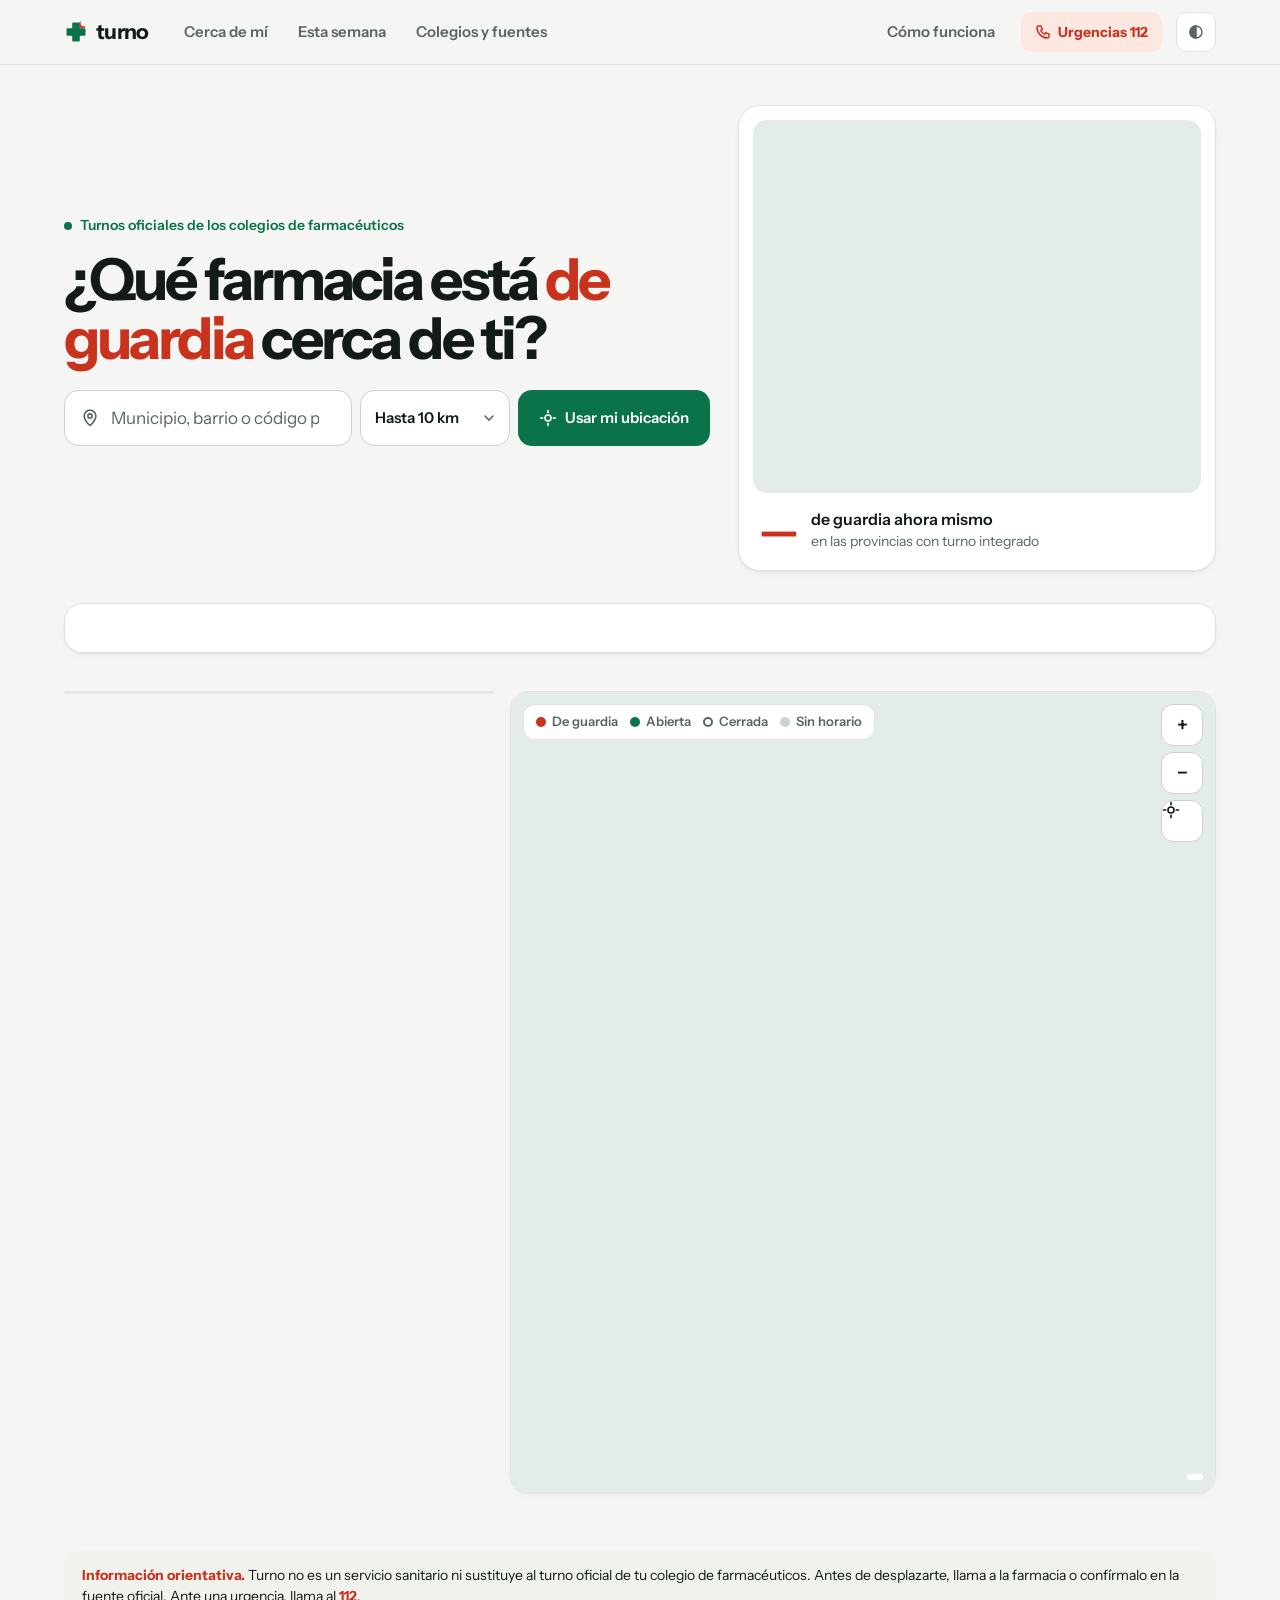
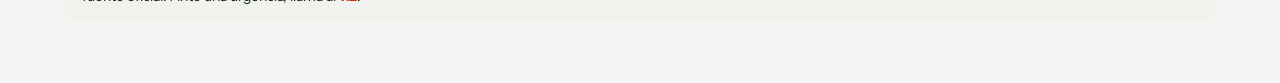
==== commit 16359467: "Mapa de guardias en directo y respuesta con tiempo y guardia restante - Héroe con el mapa de España:" ====
--- a/site/index.html
+++ b/site/index.html
@@ -25,8 +25,9 @@
 
 <main class="wrap">
   <section class="find" aria-labelledby="h1">
+   <div class="findcol">
     <p class="fresh" id="eyebrow"><i aria-hidden="true"></i><span id="fresh">Turnos oficiales de los colegios de farmacéuticos</span></p>
-    <h1 id="h1">¿Qué farmacia está de guardia cerca de ti?</h1>
+    <h1 id="h1">¿Qué farmacia está <span class="hl">de guardia</span> cerca de ti?</h1>
     <form class="tool" id="tool" autocomplete="off">
       <label class="field q"><svg viewBox="0 0 24 24" fill="none" stroke="currentColor" stroke-width="2" stroke-linecap="round" stroke-linejoin="round"><path d="M12 21s-7-6.2-7-11.5A7 7 0 0 1 19 9.5C19 14.8 12 21 12 21z"/><circle cx="12" cy="9.5" r="2.5"/></svg><input type="search" id="q" placeholder="Municipio, barrio o código postal" aria-label="Tu ubicación"></label>
       <select id="rad" class="rad" aria-label="Radio de búsqueda"><option value="2">Hasta 2 km</option><option value="5">Hasta 5 km</option><option value="10" selected>Hasta 10 km</option><option value="25">Hasta 25 km</option><option value="50">Hasta 50 km</option></select>
@@ -35,6 +36,11 @@
       <div class="gmsg" id="gmsg" hidden></div>
     </form>
     <div class="quick" id="quick" aria-label="Ejemplos"></div>
+   </div>
+   <figure class="live glass" id="live" aria-labelledby="liveCap">
+     <div class="livemap"><canvas id="liveMap" role="img" aria-label="Mapa de España con las farmacias de guardia en este momento"></canvas></div>
+     <figcaption id="liveCap"><b class="num" id="liveN">—</b><span><strong>de guardia ahora mismo</strong><em id="liveSub">en las provincias con turno integrado</em></span></figcaption>
+   </figure>
   </section>
 
   <!-- CERCA -->
@@ -102,6 +108,7 @@
 <script src="farmacias.js"></script>
 <script src="app.js"></script>
 <script src="vendor/gsap.min.js"></script>
+<script src="live.js"></script>
 <script src="motion.js"></script>
 </body>
 </html>
--- a/site/styles.css
+++ b/site/styles.css
@@ -122,8 +122,7 @@
 .best .ic svg{width:30px;height:30px}
 .best .k{font-size:14px;font-weight:700;color:var(--guard);margin:0 0 4px;display:flex;align-items:center;gap:8px}
 .best .k.mut{color:var(--muted)}
-.pulse{width:9px;height:9px;border-radius:50%;background:currentColor;flex:none;animation:pulse 2s infinite}
-@keyframes pulse{0%{box-shadow:0 0 0 0 color-mix(in srgb,currentColor 45%,transparent)}70%,100%{box-shadow:0 0 0 8px transparent}}
+.pulse{width:9px;height:9px;border-radius:50%;background:currentColor;flex:none}
 .best h2{font-size:clamp(22px,2.4vw,30px);line-height:1.15;letter-spacing:-.03em;margin:0}
 .best p{margin:6px 0 0;color:var(--muted);font-size:15px}
 .best .side{display:flex;flex-direction:column;align-items:flex-end;gap:14px}
@@ -355,3 +354,42 @@
   .best .ic{display:none}
   .best .side{grid-column:auto}
 }
+
+/* ===== héroe con mapa en directo ===== */
+.find{display:grid;grid-template-columns:minmax(0,1.15fr) minmax(0,.85fr);gap:28px;align-items:center;padding:40px 0 10px}
+.findcol{min-width:0}
+.find h1{font-size:clamp(34px,4.6vw,58px);line-height:1.02;letter-spacing:-.05em;max-width:15ch}
+.find h1 .hl{color:var(--guard)}
+.live{margin:0;border-radius:22px;padding:14px;display:flex;flex-direction:column;gap:12px}
+.livemap{position:relative;aspect-ratio:1.2;border-radius:14px;background:var(--sea);overflow:hidden}
+.livemap canvas{position:absolute;inset:0;width:100%;height:100%;display:block}
+.live figcaption{display:flex;align-items:center;gap:14px;padding:2px 6px 4px}
+.live figcaption b{font-size:44px;font-weight:700;letter-spacing:-.05em;line-height:1;color:var(--guard)}
+.live figcaption strong{display:block;font-size:16px;font-weight:600}
+.live figcaption em{display:block;font-style:normal;font-size:14px;color:var(--muted)}
+
+/* ===== respuesta: tiempo y guardia restante ===== */
+.best .eta{display:flex;flex-wrap:wrap;gap:6px;justify-content:flex-end}
+.chip{display:inline-flex;align-items:center;gap:6px;height:32px;padding:0 11px;border-radius:999px;font-size:14px;font-weight:600;background:var(--card-2);color:var(--ink);white-space:nowrap}
+.chip svg{width:15px;height:15px;color:var(--muted)}
+.chip.g{background:var(--guard-t);color:var(--guard)}
+.chip.g svg{color:currentColor}
+.best h2{font-size:clamp(24px,2.8vw,34px)}
+.best .big{font-size:44px}
+
+@media (max-width:980px){
+  .find{grid-template-columns:1fr;gap:18px}
+  .live{display:none}
+}
+@media (max-width:760px){
+  .find h1{font-size:30px}
+  .best .eta{justify-content:flex-start}
+  .best .big{font-size:34px}
+}
+@media (max-width:980px){
+  .live{display:flex;flex-direction:row;align-items:center;padding:10px;gap:12px}
+  .livemap{width:128px;flex:none}
+  .live figcaption{padding:0}
+  .live figcaption b{font-size:34px}
+  body.has-loc .live{display:none}
+}
